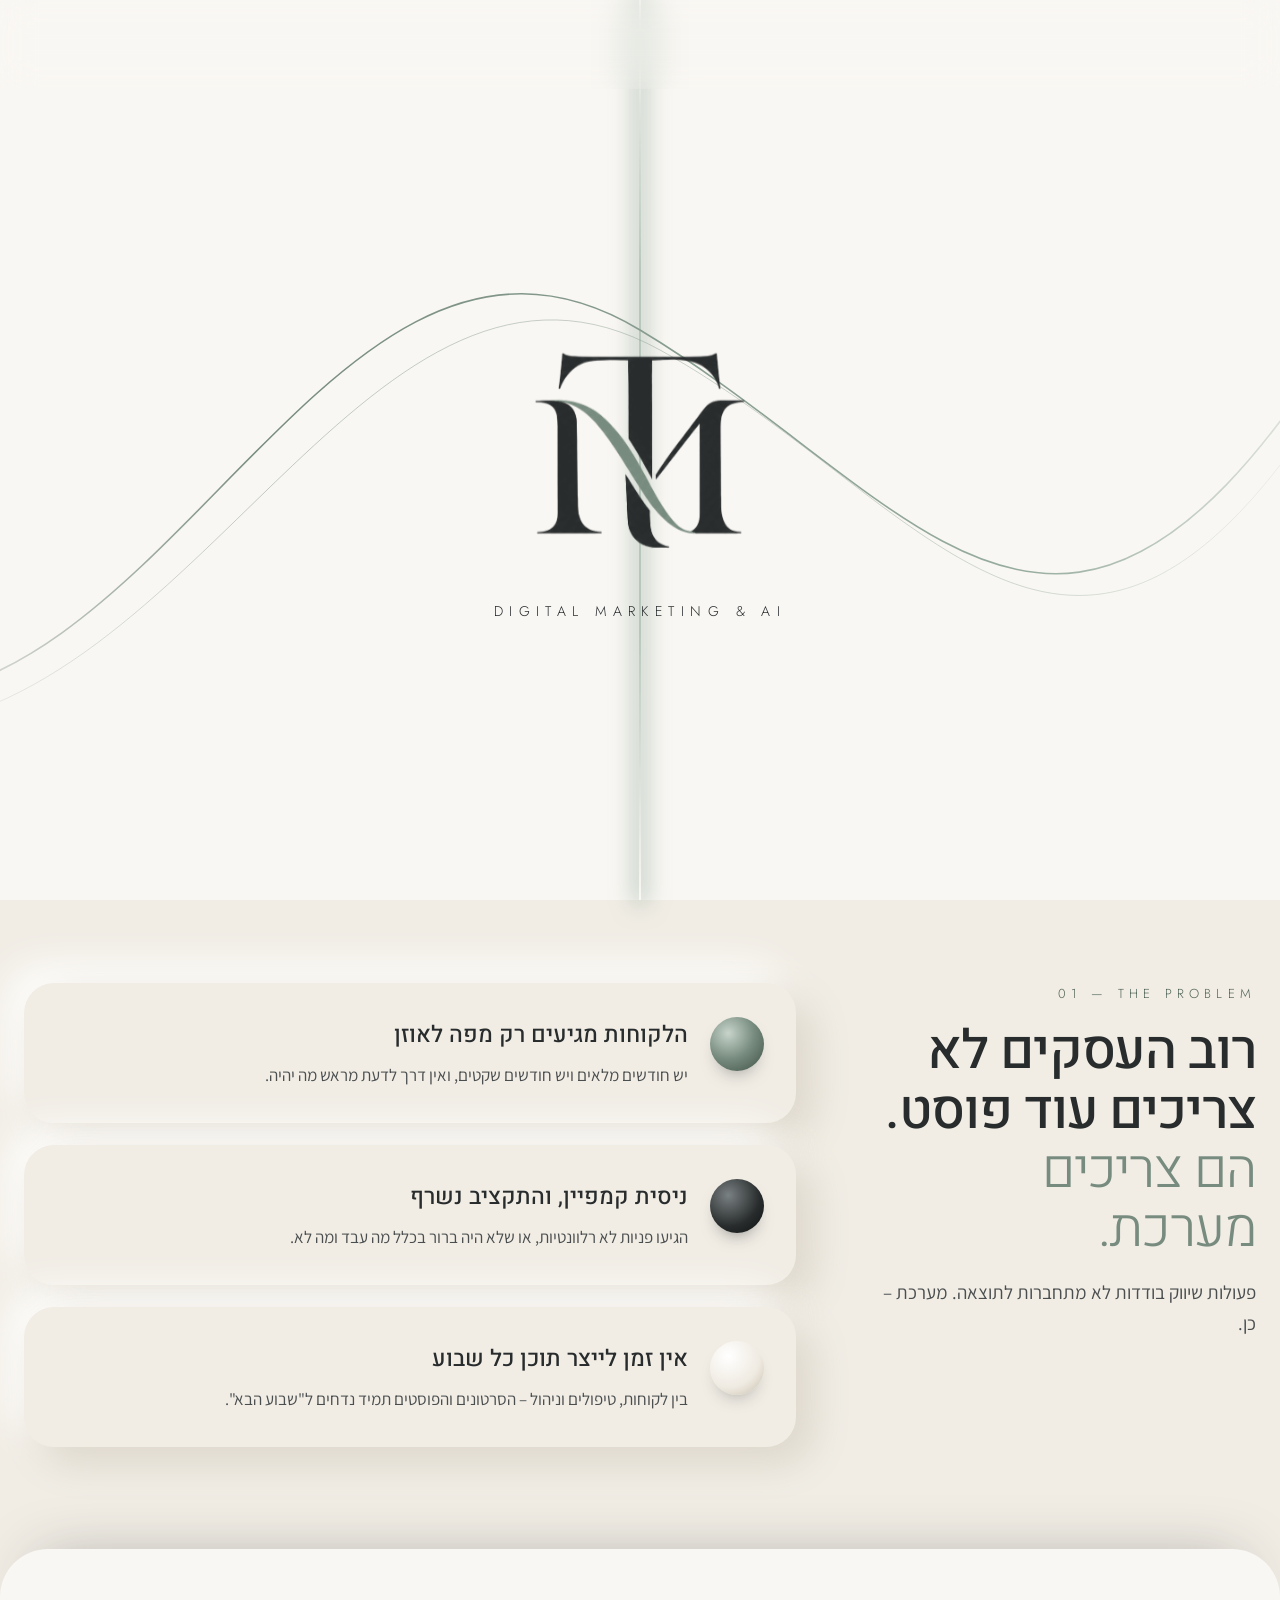
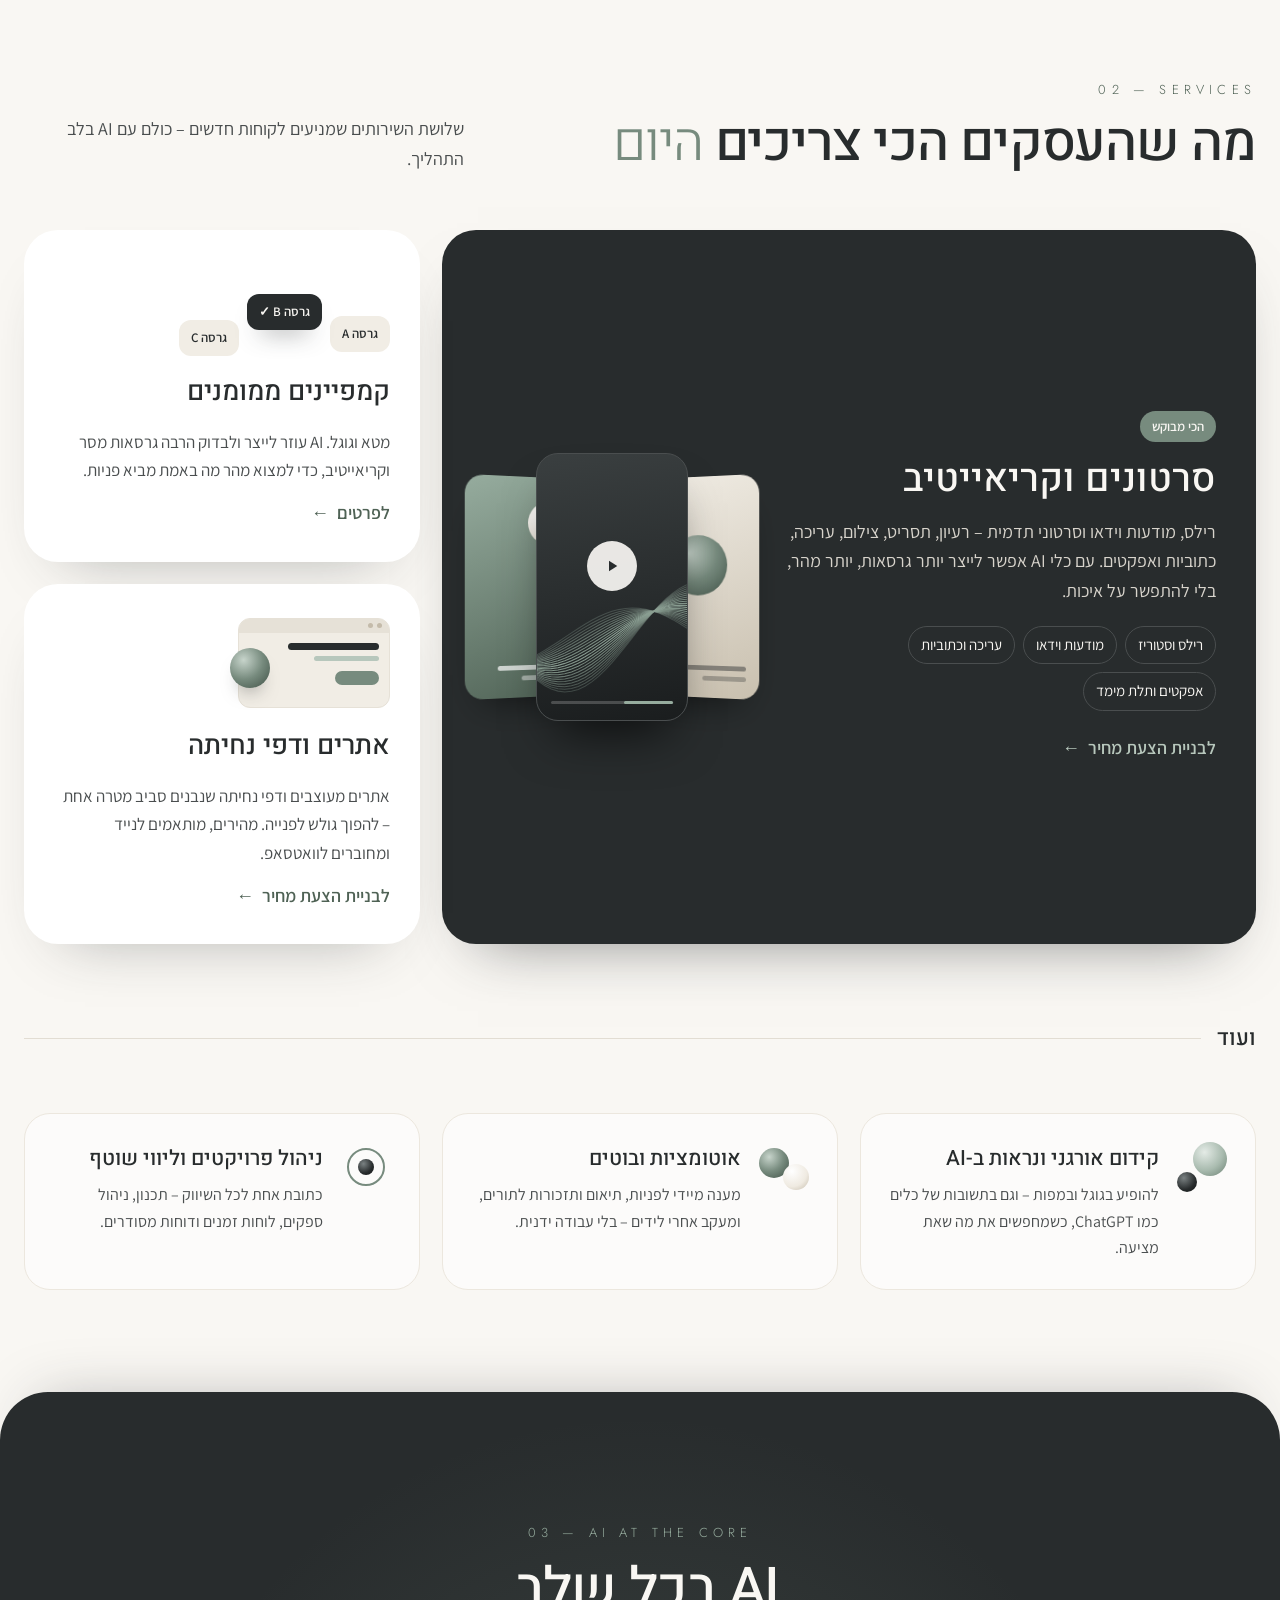
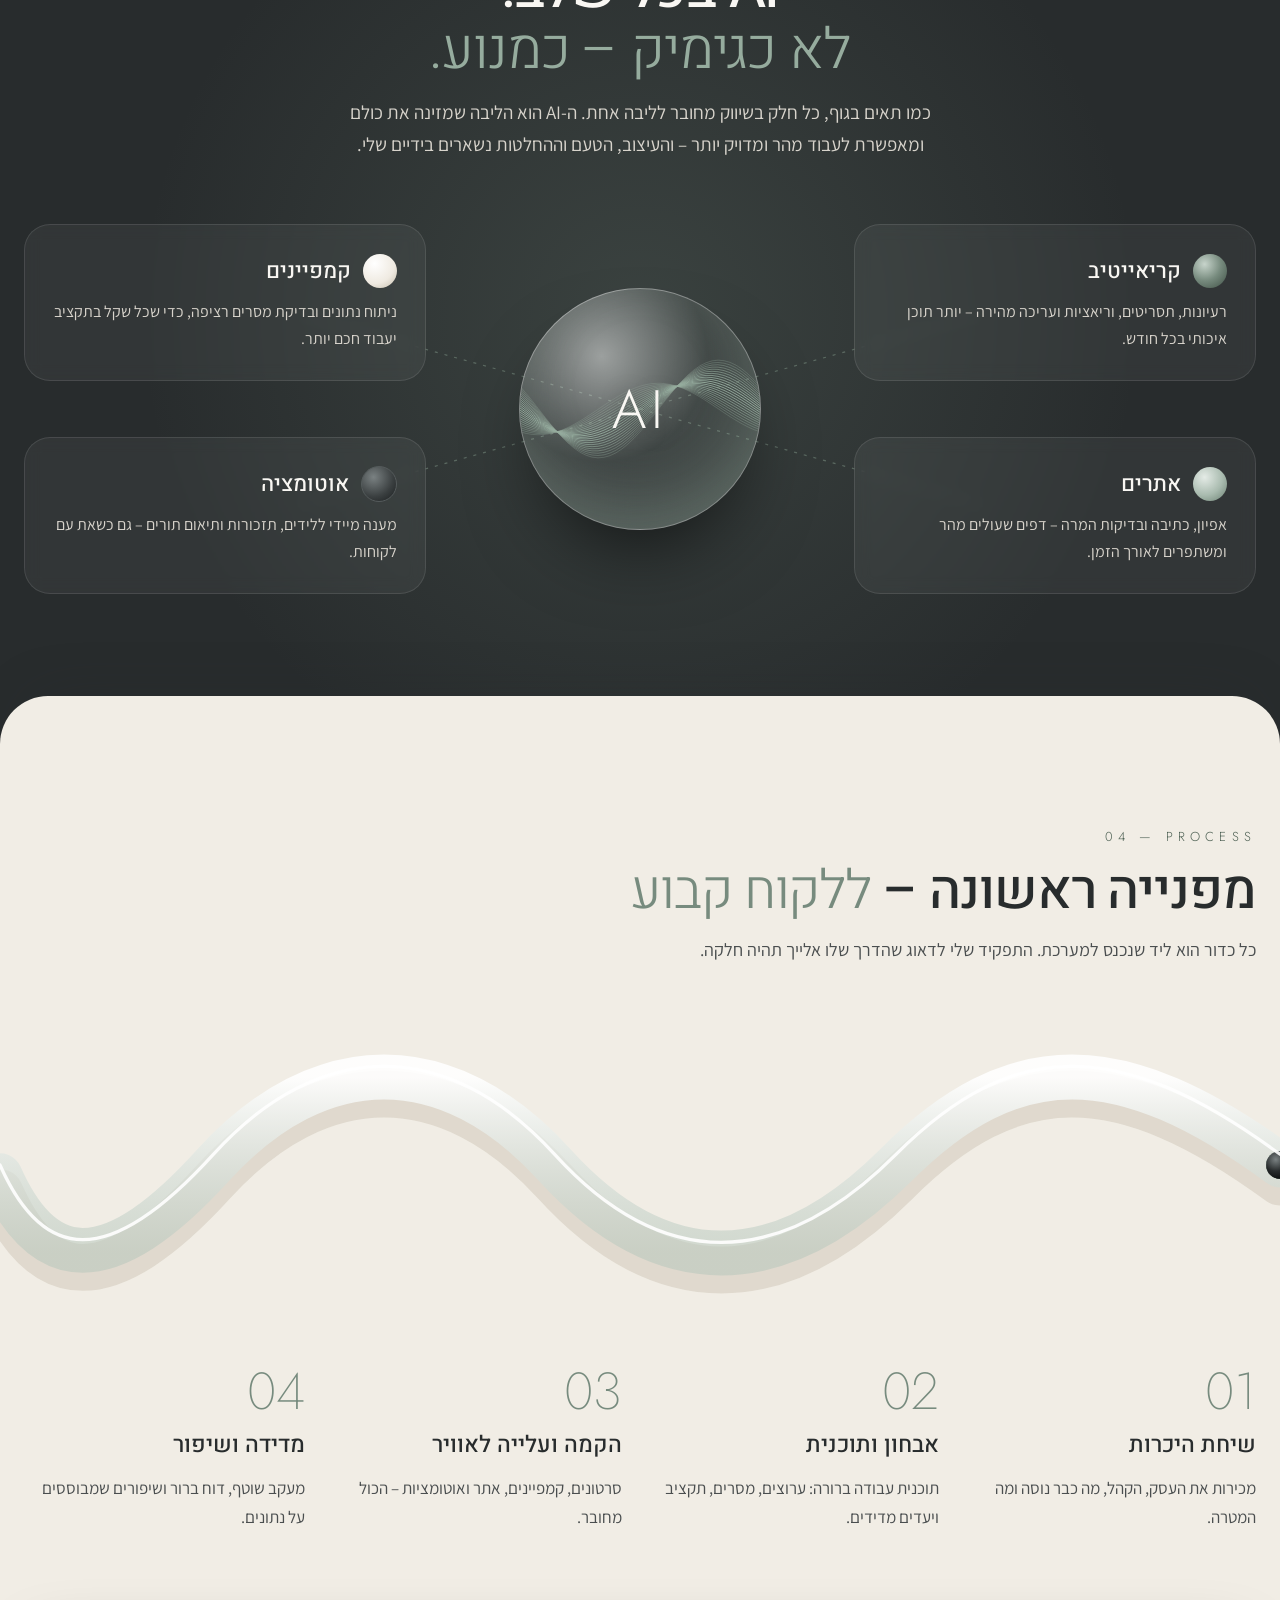
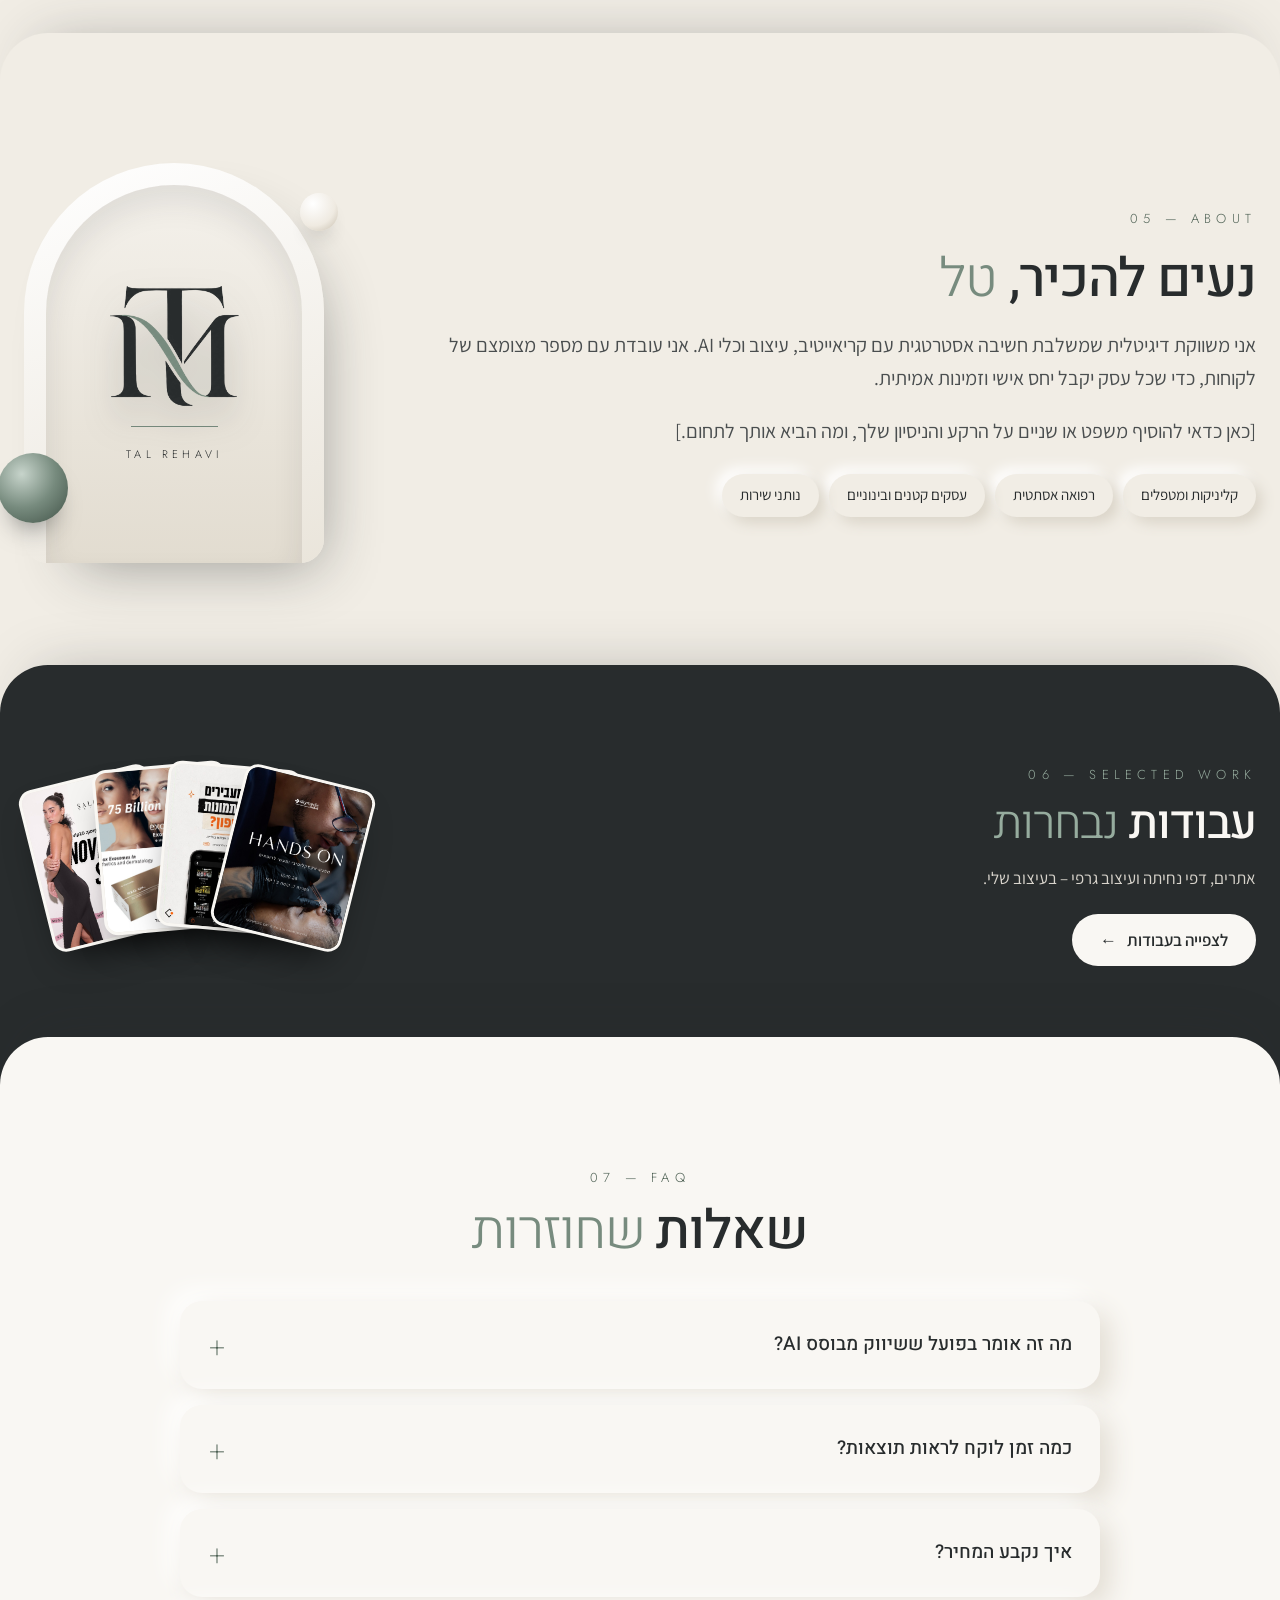
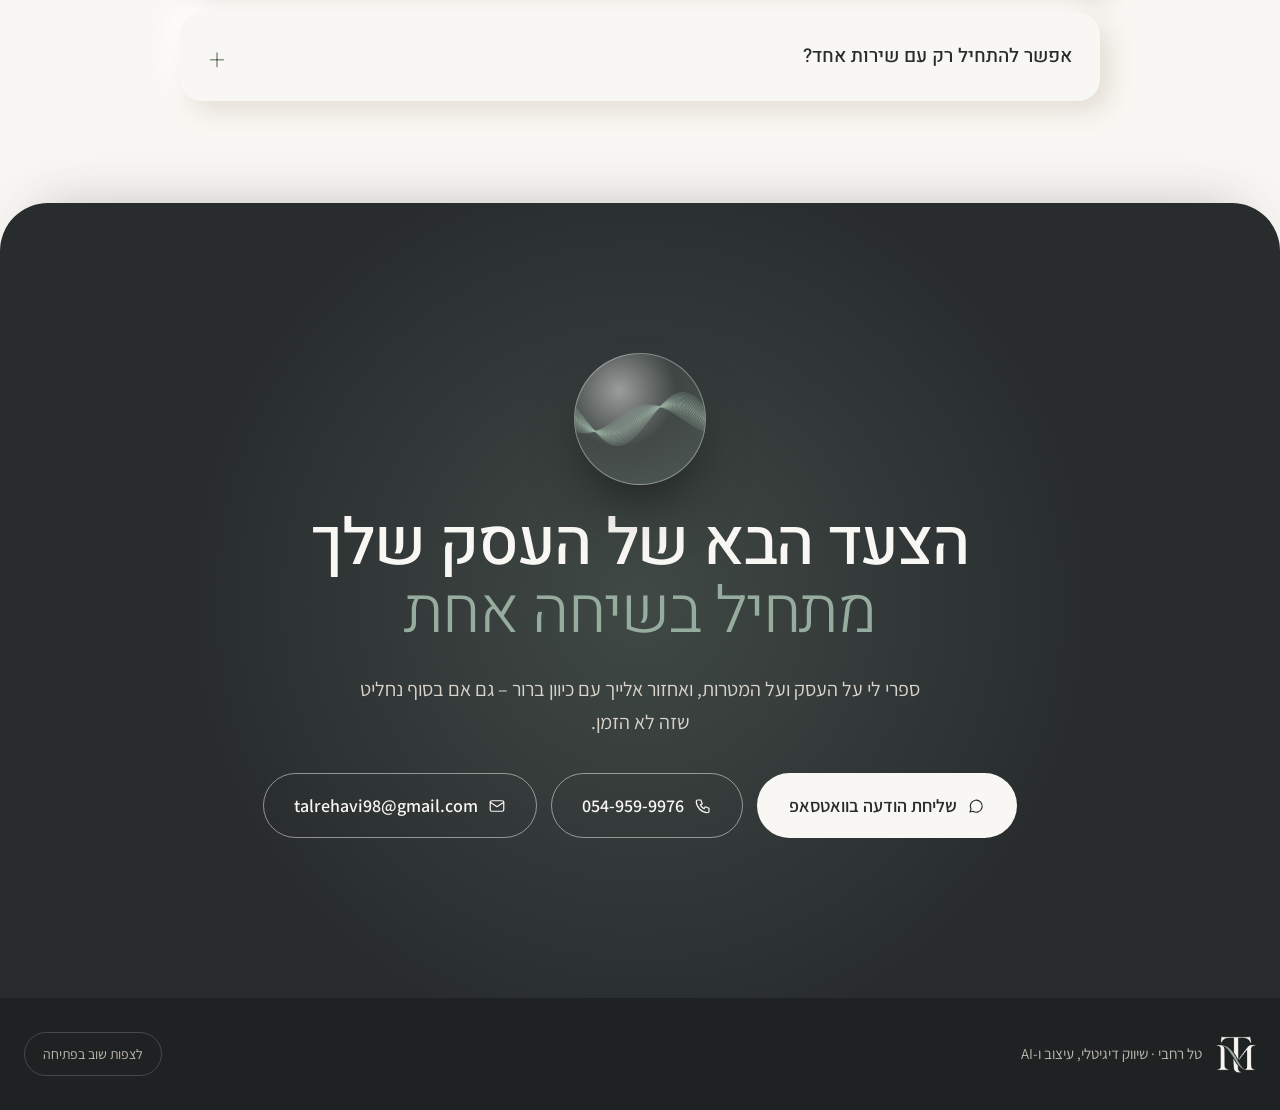
==== index.html @ 084ebcdf "Add files via upload" ====
<!doctype html>
<html lang="he" dir="rtl">
<head>
<meta charset="utf-8">
<meta name="viewport" content="width=device-width, initial-scale=1">
<title>טל רחבי – שיווק דיגיטלי ו-AI</title>
<meta name="description" content="סרטונים וקריאייטיב, קמפיינים ממומנים ואתרים – בעיצוב אישי, עם AI שמאיץ ומדייק כל שלב. לעסקים וקליניקות שרוצים לגדול בצורה חכמה.">
<meta name="theme-color" content="#F9F7F3">
<meta property="og:type" content="website">
<meta property="og:locale" content="he_IL">
<meta property="og:title" content="טל רחבי – שיווק דיגיטלי ו-AI">
<meta property="og:description" content="יותר לקוחות. פחות ניחושים. סרטונים, קמפיינים ממומנים ואתרים – עם AI בלב התהליך.">
<link rel="icon" type="image/png" href="assets/logo.png">
<link rel="preconnect" href="https://fonts.googleapis.com">
<link rel="preconnect" href="https://fonts.gstatic.com" crossorigin>
<link href="https://fonts.googleapis.com/css2?family=Assistant:wght@300;400;600;700&amp;family=Heebo:wght@300;400;500;600&amp;family=Jost:wght@200;300;400&amp;display=swap" rel="stylesheet">
<link rel="stylesheet" href="styles.css">
<script>
// Start the intro before first paint. The safety timer reveals the page even if script.js fails to load.
(function(){
  var r = document.documentElement;
  if (window.matchMedia && matchMedia('(prefers-reduced-motion: reduce)').matches) return;
  r.classList.add('p0');
  setTimeout(function(){ if (!window.__introStarted) { window.__introSkipped = true; r.classList.remove('p0','p1','p2'); } }, 3000);
})();
</script>
<script src="script.js" defer></script>
</head>
<body>
<div dir="rtl" style="position: relative; overflow-x: clip; background: #F9F7F3; color: #282C2D; font-family: 'Assistant', sans-serif; font-size: 18px; line-height: 1.65">

<!-- Intro: two doors open over the page -->
<div class="intro" aria-hidden="true" style="position: absolute; left: 0; right: 0; top: 0; height: 100vh; z-index: 60; perspective: 1800px">
<div class="door door-l" style="position: absolute; left: 0; top: 0; bottom: 0; width: 50.2%; background: #F9F7F3; transform-origin: 0 50%; transition: transform 1.9s cubic-bezier(.7,0,.2,1), opacity 1.2s ease .7s; box-shadow: inset -1px 0 0 #E2DDD3"></div>
<div class="door door-r" style="position: absolute; right: 0; top: 0; bottom: 0; width: 50.2%; background: #F9F7F3; transform-origin: 100% 50%; transition: transform 1.9s cubic-bezier(.7,0,.2,1), opacity 1.2s ease .7s"></div>
<div class="seam" style="position: absolute; left: 50%; top: 0; bottom: 0; width: 2px; margin-left: -1px; background: linear-gradient(to bottom, transparent, #B7C7BC 30%, #B7C7BC 70%, transparent); box-shadow: 0 0 22px 5px rgba(150,172,158,.7); transition: opacity .5s ease"></div>
<svg class="ink" viewBox="0 0 1440 900" preserveAspectRatio="xMidYMid slice" style="position: absolute; inset: 0; width: 100%; height: 100%; transition: opacity .6s ease">
<defs><linearGradient id="featherG" x1="0" y1="0" x2="1" y2="0"><stop offset="0" stop-color="#778B7E" stop-opacity="0"></stop><stop offset="0.25" stop-color="#778B7E"></stop><stop offset="0.75" stop-color="#96AC9E"></stop><stop offset="1" stop-color="#96AC9E" stop-opacity="0"></stop></linearGradient></defs>
<path class="ink-path" d="M-40 700 C 260 700, 420 150, 720 330 S 1160 820, 1480 230" fill="none" stroke="url(#featherG)" stroke-width="1.6" stroke-dasharray="2400" style="transition: stroke-dashoffset 2.1s cubic-bezier(.6,0,.2,1)"></path>
<path class="ink-path" d="M-40 730 C 280 720, 450 190, 740 350 S 1180 850, 1480 270" fill="none" stroke="url(#featherG)" stroke-width="0.8" stroke-opacity=".55" stroke-dasharray="2400" style="transition: stroke-dashoffset 2.4s cubic-bezier(.6,0,.2,1) .15s"></path>
</svg>
<div class="intro-tag" dir="ltr" style="position: absolute; left: 0; right: 0; top: calc(50vh + 150px); text-align: center; font-family: 'Jost', sans-serif; font-weight: 300; font-size: 14px; letter-spacing: 0.46em; color: #282C2D; transition: opacity .9s ease .5s, transform 1.1s cubic-bezier(.2,.7,.2,1) .5s">DIGITAL MARKETING &amp; AI</div>
</div>

<header class="site-header" style="position: sticky; top: 0; z-index: 70; height: 88px; backdrop-filter: blur(16px); -webkit-backdrop-filter: blur(16px); transition: background-color .8s, border-color .8s">
<div style="max-width: 1320px; height: 88px; margin: 0 auto; padding: 0 22px; display: grid; grid-template-columns: minmax(0, 1fr) auto minmax(0, 1fr); align-items: center; gap: 12px">
<div class="nav-fade" style="display: flex; align-items: center; transition: opacity .8s ease .9s">
<button type="button" id="menuBtn" class="burger" aria-label="פתיחת התפריט" aria-expanded="false" aria-controls="siteMenu" style="position: relative; width: 52px; height: 52px; border-radius: 50%; cursor: pointer; transition: background-color .4s, border-color .4s; padding: 0">
<span class="bar1" style="position: absolute; left: 15px; right: 15px; top: 21px; height: 1.5px; border-radius: 2px; transition: transform .5s cubic-bezier(.7,0,.2,1), background-color .4s"></span>
<span class="bar2" style="position: absolute; left: 19px; right: 15px; top: 29px; height: 1.5px; border-radius: 2px; transition: transform .5s cubic-bezier(.7,0,.2,1), background-color .4s"></span>
</button>
</div>
<a href="#top" class="logo-link" aria-label="טל רחבי – לראש העמוד" style="grid-column: 2; display: block; transition: transform 1.7s cubic-bezier(.75,0,.15,1); transform-origin: 50% 50%">
<img class="logo-img" src="assets/logo.png" alt="" width="60" style="display: block; width: 60px; height: auto; transition: opacity 1.2s ease, filter 1.5s ease, clip-path 1.8s cubic-bezier(.6,0,.2,1)">
</a>
<div class="nav-fade" style="grid-column: 3; display: flex; justify-content: flex-end; transition: opacity .8s ease 1s">
<a class="btn-solid" href="tel:0549599976" aria-label="התקשרות: 054-959-9976" style="text-decoration: none; display: inline-flex; align-items: center; gap: 10px; height: 52px; padding: 0 8px 0 20px; border-radius: 999px; background: #282C2D; color: #F9F7F3; font-size: 16px; font-weight: 600; box-sizing: border-box">
<span style="width: 36px; height: 36px; border-radius: 50%; background: #778B7E; display: flex; align-items: center; justify-content: center"><svg aria-hidden="true" width="17" height="17" viewBox="0 0 24 24" fill="none" stroke="#F9F7F3" stroke-width="1.7" stroke-linecap="round" stroke-linejoin="round"><path d="M5 4h4l2 5-2.5 1.5a11 11 0 0 0 5 5L15 13l5 2v4a2 2 0 0 1-2 2A16 16 0 0 1 3 6a2 2 0 0 1 2-2"></path></svg></span>
<span class="hide-sm" dir="ltr">054-959-9976</span>
</a>
</div>
</div>
</header>

<div id="siteMenu" class="menu" aria-hidden="true" inert style="position: fixed; inset: 0; z-index: 65; background: rgba(241,237,229,.95); backdrop-filter: blur(18px); -webkit-backdrop-filter: blur(18px); transition: clip-path .9s cubic-bezier(.7,0,.2,1)">
<div style="max-width: 1320px; height: 100%; margin: 0 auto; padding: 120px 28px 40px; box-sizing: border-box; display: flex; flex-wrap: wrap; gap: 48px; align-items: stretch; overflow-y: auto">
<nav aria-label="תפריט" style="flex: 999 1 420px; display: flex; flex-direction: column; justify-content: center">
<a class="mlink" href="#top" style="--i:0"><span class="mlink-num" dir="ltr">01</span><span>בית</span></a>
<a class="mlink" href="#services" style="--i:1"><span class="mlink-num" dir="ltr">02</span><span>שירותים</span></a>
<a class="mlink" href="#ai" style="--i:2"><span class="mlink-num" dir="ltr">03</span><span>AI</span></a>
<a class="mlink" href="#process" style="--i:3"><span class="mlink-num" dir="ltr">04</span><span>תהליך</span></a>
<a class="mlink" href="#work" style="--i:4"><span class="mlink-num" dir="ltr">05</span><span>עבודות</span></a>
<a class="mlink" href="#about" style="--i:5"><span class="mlink-num" dir="ltr">06</span><span>עליי</span></a>
<a class="mlink" href="#faq" style="--i:6"><span class="mlink-num" dir="ltr">07</span><span>שאלות</span></a>
<a class="mlink" href="#contact" style="--i:7"><span class="mlink-num" dir="ltr">08</span><span>יצירת קשר</span></a>
</nav>
<div class="menu-info" style="flex: 1 1 260px; display: flex; flex-direction: column; justify-content: flex-end; gap: 14px; font-size: 17px; transition: opacity .6s ease .5s">
<span dir="ltr" style="font-family: 'Jost', sans-serif; font-weight: 300; font-size: 12px; letter-spacing: 0.34em; color: #4F6255; text-align: right">CONTACT</span>
<a href="https://wa.me/972549599976" style="text-decoration: none">וואטסאפ ←</a>
<a href="tel:0549599976" style="text-decoration: none" dir="ltr">054-959-9976</a>
<a href="mailto:talrehavi98@gmail.com" style="text-decoration: none" dir="ltr">talrehavi98@gmail.com</a>
</div>
</div>
</div>

<main>
<section id="top" class="hero" style="position: relative; z-index: 1; transform-origin: 50% 0; transition: transform 2.2s cubic-bezier(.2,.7,.2,1) .3s">
<div aria-hidden="true" style="position: absolute; left: -10%; top: -20%; width: 70%; aspect-ratio: 1 / 1; border-radius: 50%; background: radial-gradient(closest-side, rgba(183,199,188,.35), rgba(183,199,188,0)); pointer-events: none"></div>
<div class="heroout" style="position: relative; max-width: 1320px; margin: 0 auto; padding: 40px 24px 150px; display: flex; flex-wrap: wrap; align-items: center; gap: 24px 40px; box-sizing: border-box; min-height: calc(100vh - 88px)">

<div style="flex: 999 1 520px; min-width: 0; display: flex; flex-direction: column; gap: 26px; position: relative; z-index: 2">
<div class="hero-in" style="display: inline-flex; align-self: flex-start; align-items: center; gap: 10px; padding: 8px 16px 8px 10px; border-radius: 999px; background: rgba(255,255,255,.7); border: 1px solid #E6E1D7; font-size: 15px; font-weight: 600; color: #4F6255; transition: opacity 1s ease 1.2s, transform 1.3s cubic-bezier(.2,.7,.2,1) 1.2s">
<span style="width: 22px; height: 22px; border-radius: 50%; background: radial-gradient(circle at 34% 30%, #D6E0D9, #96AC9E 55%, #5F7568)"></span>
שיווק דיגיטלי · עיצוב · AI
</div>
<h1 style="margin: 0; font-family: 'Heebo', sans-serif; font-weight: 600; font-size: clamp(46px, 6.2vw, 92px); line-height: 1.02; letter-spacing: -0.025em">
<span style="display: block; overflow: hidden; padding-bottom: 6px"><span class="h1-line" style="display: block; transition: transform 1.3s cubic-bezier(.2,.8,.2,1) 1.3s">יותר לקוחות.</span></span>
<span style="display: block; overflow: hidden; padding-bottom: 10px"><span class="h1-line" style="display: block; font-weight: 300; color: #778B7E; transition: transform 1.3s cubic-bezier(.2,.8,.2,1) 1.45s">פחות ניחושים.</span></span>
</h1>
<p class="hero-in" style="margin: 0; font-size: 21px; line-height: 1.65; color: #4A4E4F; max-width: 560px; transition: opacity 1s ease 1.65s, transform 1.3s cubic-bezier(.2,.7,.2,1) 1.65s">סרטונים וקריאייטיב, קמפיינים ממומנים ואתרים – בעיצוב אישי, עם <b style="font-weight: 600; color: #282C2D">AI</b> שמאיץ ומדייק כל שלב. לעסקים וקליניקות שרוצים לגדול בצורה חכמה.</p>
<div class="hero-in" style="display: flex; flex-wrap: wrap; gap: 12px; margin-top: 4px; transition: opacity 1s ease 1.8s, transform 1.3s cubic-bezier(.2,.7,.2,1) 1.8s">
<a class="btn-solid" href="https://wa.me/972549599976" style="text-decoration: none; background: #282C2D; color: #F9F7F3; padding: 17px 30px; border-radius: 999px; font-size: 18px; font-weight: 600; display: inline-flex; align-items: center; gap: 10px; box-shadow: 0 10px 24px -14px rgba(40,44,45,.5)">לשיחת היכרות
<svg aria-hidden="true" width="18" height="18" viewBox="0 0 24 24" fill="none" stroke="currentColor" stroke-width="1.6" stroke-linecap="round" stroke-linejoin="round"><path d="M19 12H5"></path><path d="M11 6l-6 6 6 6"></path></svg></a>
<a class="btn-line" href="#services" style="text-decoration: none; border: 1px solid #282C2D; padding: 17px 30px; border-radius: 999px; font-size: 18px; font-weight: 600">לשירותים</a>
</div>
<div class="fade-in" style="display: flex; flex-wrap: wrap; gap: 8px; margin-top: 10px; transition: opacity 1s ease 2.1s">
<a class="chip" href="#services" style="text-decoration: none; display: inline-flex; align-items: center; gap: 8px; padding: 8px 14px; border-radius: 999px; background: rgba(255,255,255,.55); border: 1px solid #E6E1D7; font-size: 15px"><span style="width: 8px; height: 8px; border-radius: 50%; background: #778B7E"></span>סרטונים וקריאייטיב</a>
<a class="chip" href="#services" style="text-decoration: none; display: inline-flex; align-items: center; gap: 8px; padding: 8px 14px; border-radius: 999px; background: rgba(255,255,255,.55); border: 1px solid #E6E1D7; font-size: 15px"><span style="width: 8px; height: 8px; border-radius: 50%; background: #282C2D"></span>קמפיינים ממומנים</a>
<a class="chip" href="#services" style="text-decoration: none; display: inline-flex; align-items: center; gap: 8px; padding: 8px 14px; border-radius: 999px; background: rgba(255,255,255,.55); border: 1px solid #E6E1D7; font-size: 15px"><span style="width: 8px; height: 8px; border-radius: 50%; background: #C9C0AF"></span>אתרים ודפי נחיתה</a>
</div>
</div>

<div class="hero-vis" aria-hidden="true" style="flex: 1 1 400px; min-width: 0; display: flex; justify-content: center">
<div class="mol" style="position: relative; width: min(600px, 92vw); aspect-ratio: 1 / 1; transition: transform 2.2s cubic-bezier(.2,.8,.2,1) .8s, opacity 1.2s ease .8s">
<svg viewBox="0 0 600 600" style="position: absolute; inset: 0; width: 100%; height: 100%; overflow: visible">
<defs>
<radialGradient id="aSage" cx="34%" cy="30%" r="72%"><stop offset="0" stop-color="#C7D4CB"></stop><stop offset="0.5" stop-color="#778B7E"></stop><stop offset="1" stop-color="#3F5045"></stop></radialGradient>
<radialGradient id="aSageL" cx="34%" cy="30%" r="72%"><stop offset="0" stop-color="#E4EBE6"></stop><stop offset="0.55" stop-color="#A9BBAF"></stop><stop offset="1" stop-color="#6A7F71"></stop></radialGradient>
<radialGradient id="aChar" cx="34%" cy="30%" r="72%"><stop offset="0" stop-color="#7A8182"></stop><stop offset="0.6" stop-color="#282C2D"></stop><stop offset="1" stop-color="#0F1112"></stop></radialGradient>
<radialGradient id="aIvory" cx="34%" cy="28%" r="72%"><stop offset="0" stop-color="#FFFFFF"></stop><stop offset="0.6" stop-color="#EFEAE1"></stop><stop offset="1" stop-color="#C4BBAA"></stop></radialGradient>
<filter id="soft" x="-50%" y="-50%" width="200%" height="200%"><feGaussianBlur stdDeviation="2.2"></feGaussianBlur></filter>
</defs>
<g class="par-back" style="transition: transform .8s ease-out">
<g filter="url(#soft)" opacity=".55">
<circle class="atom at4" cx="70" cy="110" r="14" fill="url(#aSageL)"></circle>
<circle class="atom at2" cx="560" cy="250" r="10" fill="url(#aChar)"></circle>
<circle class="atom at3" cx="230" cy="575" r="12" fill="url(#aIvory)"></circle>
</g>
<ellipse cx="300" cy="300" rx="240" ry="74" fill="none" stroke="#778B7E" stroke-opacity=".28" stroke-width="1"></ellipse>
<ellipse cx="300" cy="300" rx="70" ry="230" fill="none" stroke="#778B7E" stroke-opacity=".22" stroke-width="1"></ellipse>
<circle class="e1" r="6" fill="url(#aSage)"></circle>
<circle class="e2" r="5" fill="url(#aChar)"></circle>
</g>
<g class="par-front" style="transition: transform .8s ease-out">
<g stroke="#778B7E" stroke-opacity=".55" stroke-width="1.3" fill="none">
<line class="bond" x1="300" y1="300" x2="118" y2="150"></line>
<line class="bond" x1="300" y1="300" x2="505" y2="118"></line>
<line class="bond" x1="300" y1="300" x2="520" y2="420"></line>
<line class="bond" x1="300" y1="300" x2="130" y2="470"></line>
<line class="bond" x1="118" y1="150" x2="230" y2="56"></line>
<line class="bond" x1="520" y1="420" x2="455" y2="540"></line>
<line class="bond" x1="130" y1="470" x2="42" y2="330"></line>
<line class="bond" x1="505" y1="118" x2="230" y2="56"></line>
</g>
<g style="filter: drop-shadow(0 16px 14px rgba(40,44,45,.28))">
<circle class="atom" cx="118" cy="150" r="40" fill="url(#aSage)"></circle>
<circle class="atom at2" cx="505" cy="118" r="24" fill="url(#aChar)"></circle>
<circle class="atom at3" cx="520" cy="420" r="46" fill="url(#aIvory)"></circle>
<circle class="atom at4" cx="130" cy="470" r="28" fill="url(#aSageL)"></circle>
<circle class="atom at2" cx="230" cy="56" r="13" fill="url(#aIvory)"></circle>
<circle class="atom" cx="455" cy="540" r="15" fill="url(#aChar)"></circle>
<circle class="atom at3" cx="42" cy="330" r="11" fill="url(#aSage)"></circle>
</g>
</g>
</svg>
<div class="par-orb" style="position: absolute; left: 28%; top: 28%; width: 44%; height: 44%; transition: transform .8s ease-out">
<div class="bob" style="position: absolute; inset: 0">
<div style="position: absolute; inset: 0; border-radius: 50%; background: radial-gradient(circle at 34% 28%, rgba(255,255,255,.98) 0%, rgba(255,255,255,.6) 16%, rgba(236,240,237,.45) 40%, rgba(150,172,158,.28) 72%, rgba(79,98,85,.32) 100%); box-shadow: inset 0 -30px 50px rgba(119,139,126,.3), inset 0 20px 40px rgba(255,255,255,.85), 0 40px 70px -30px rgba(40,44,45,.5); border: 1px solid rgba(255,255,255,.85); backdrop-filter: blur(4px); -webkit-backdrop-filter: blur(4px)"></div>
<svg viewBox="0 0 400 400" style="position: absolute; inset: 0; width: 100%; height: 100%">
<defs>
<clipPath id="orbclip"><circle cx="200" cy="200" r="186"></circle></clipPath>
<linearGradient id="ribbonG" x1="0" y1="0" x2="1" y2="0"><stop offset="0" stop-color="#4F6255"></stop><stop offset="0.5" stop-color="#96AC9E"></stop><stop offset="1" stop-color="#4F6255"></stop></linearGradient>
</defs>
<g clip-path="url(#orbclip)">
<g class="wave" data-ribbon="1" data-stroke="url(#ribbonG)" data-width="1.4"></g>
<g class="wave wave2" data-ribbon="2" data-stroke="#778B7E" data-width="1" style="opacity: .35"></g>
</g>
</svg>
<div style="position: absolute; left: 18%; top: 11%; width: 28%; height: 15%; border-radius: 50%; background: radial-gradient(closest-side, rgba(255,255,255,.95), rgba(255,255,255,0)); transform: rotate(-28deg)"></div>
</div>
</div>
<div class="float-c1" style="position: absolute; left: 2%; top: 58%; transition: transform 1.2s cubic-bezier(.2,.8,.2,1) 2.2s, opacity .8s ease 2.2s">
<div class="bob bob3" style="display: flex; align-items: center; gap: 10px; padding: 10px 16px 10px 12px; border-radius: 16px; background: rgba(255,255,255,.72); border: 1px solid rgba(255,255,255,.95); backdrop-filter: blur(10px); -webkit-backdrop-filter: blur(10px); box-shadow: 0 18px 36px -20px rgba(40,44,45,.45); font-size: 14px; white-space: nowrap">
<span style="width: 28px; height: 28px; border-radius: 50%; background: #778B7E; display: flex; align-items: center; justify-content: center"><svg width="14" height="14" viewBox="0 0 24 24" fill="none" stroke="#F9F7F3" stroke-width="2.2" stroke-linecap="round" stroke-linejoin="round"><path d="M5 12l5 5 9-10"></path></svg></span>
<span><b style="font-weight: 600">ליד חדש התקבל</b><br><span style="color: #5C6162; font-size: 13px">נשלחה תשובה אוטומטית</span></span>
</div>
</div>
<div class="float-c2" style="position: absolute; right: 4%; top: 30%; transition: transform 1.2s cubic-bezier(.2,.8,.2,1) 2.4s, opacity .8s ease 2.4s">
<div class="bob bob2" style="display: flex; align-items: center; gap: 10px; padding: 10px 16px; border-radius: 16px; background: rgba(40,44,45,.86); color: #F9F7F3; backdrop-filter: blur(10px); -webkit-backdrop-filter: blur(10px); box-shadow: 0 18px 36px -20px rgba(40,44,45,.6); font-size: 14px; white-space: nowrap">
<svg width="16" height="16" viewBox="0 0 24 24" fill="none" stroke="#96AC9E" stroke-width="1.8" stroke-linecap="round" stroke-linejoin="round"><path d="M12 3l1.8 4.7L18.5 9.5l-4.7 1.8L12 16l-1.8-4.7L5.5 9.5l4.7-1.8z"></path></svg>
<span>3 גרסאות קריאייטיב מוכנות</span>
</div>
</div>
</div>
</div>
</div>

<div class="fade-in" aria-hidden="true" style="position: absolute; left: 0; right: 0; bottom: 70px; overflow: hidden; padding: 18px 0; background: #282C2D; color: #F1EDE5; transition: opacity 1s ease 2.4s; transform: rotate(-1.2deg) scale(1.03)">
<div class="marq" style="display: flex; width: max-content; font-family: 'Heebo', sans-serif; font-weight: 400; font-size: 21px; white-space: nowrap">
<span style="display: flex; gap: 36px; padding-left: 36px">סרטונים וקריאייטיב <span style="color: #96AC9E">●</span> קמפיינים ממומנים <span style="color: #96AC9E">●</span> אתרים ודפי נחיתה <span style="color: #96AC9E">●</span> אוטומציות AI <span style="color: #96AC9E">●</span> קידום אורגני <span style="color: #96AC9E">●</span> ניהול פרויקטים <span style="color: #96AC9E">●</span> סרטונים וקריאייטיב <span style="color: #96AC9E">●</span> קמפיינים ממומנים <span style="color: #96AC9E">●</span> אתרים ודפי נחיתה <span style="color: #96AC9E">●</span> אוטומציות AI <span style="color: #96AC9E">●</span> קידום אורגני <span style="color: #96AC9E">●</span> ניהול פרויקטים <span style="color: #96AC9E">●</span></span>
<span style="display: flex; gap: 36px; padding-left: 36px">סרטונים וקריאייטיב <span style="color: #96AC9E">●</span> קמפיינים ממומנים <span style="color: #96AC9E">●</span> אתרים ודפי נחיתה <span style="color: #96AC9E">●</span> אוטומציות AI <span style="color: #96AC9E">●</span> קידום אורגני <span style="color: #96AC9E">●</span> ניהול פרויקטים <span style="color: #96AC9E">●</span> סרטונים וקריאייטיב <span style="color: #96AC9E">●</span> קמפיינים ממומנים <span style="color: #96AC9E">●</span> אתרים ודפי נחיתה <span style="color: #96AC9E">●</span> אוטומציות AI <span style="color: #96AC9E">●</span> קידום אורגני <span style="color: #96AC9E">●</span> ניהול פרויקטים <span style="color: #96AC9E">●</span></span>
</div>
</div>
</section>

<section aria-labelledby="pain-h" class="sec" style="z-index: 2; background: #F1EDE5">
<div class="sec-in" style="max-width: 1320px; margin: 0 auto; padding: 130px 24px 150px; display: flex; flex-wrap: wrap; gap: 56px 80px; align-items: flex-start">
<div class="rv" style="flex: 1 1 380px; display: flex; flex-direction: column; gap: 18px; position: sticky; top: 130px">
<span dir="ltr" style="font-family: 'Jost', sans-serif; font-weight: 300; font-size: 13px; letter-spacing: 0.4em; color: #4F6255; text-align: right">01 — THE PROBLEM</span>
<h2 id="pain-h" style="margin: 0; font-family: 'Heebo', sans-serif; font-weight: 500; font-size: clamp(36px, 4.2vw, 56px); line-height: 1.1; letter-spacing: -0.02em">רוב העסקים לא צריכים עוד פוסט.<br><span style="font-weight: 300; color: #778B7E">הם צריכים מערכת.</span></h2>
<p style="margin: 0; color: #4A4E4F; font-size: 19px">פעולות שיווק בודדות לא מתחברות לתוצאה. מערכת – כן.</p>
</div>
<div style="flex: 999 1 520px; min-width: 0; display: flex; flex-direction: column; gap: 22px">
<div class="rvt" style="background: #F1EDE5; border-radius: 30px; padding: 34px 32px; box-shadow: 16px 16px 40px #DCD6CA, -16px -16px 40px #FFFFFF; display: flex; gap: 22px; align-items: flex-start">
<span style="flex: none; width: 54px; height: 54px; border-radius: 50%; background: radial-gradient(circle at 34% 30%, #C7D4CB, #778B7E 50%, #3F5045); box-shadow: 0 10px 18px -10px rgba(40,44,45,.5)"></span>
<div><h3 style="margin: 0 0 6px; font-family: 'Heebo', sans-serif; font-weight: 500; font-size: 23px">הלקוחות מגיעים רק מפה לאוזן</h3><p style="margin: 0; color: #4A4E4F; font-size: 17px">יש חודשים מלאים ויש חודשים שקטים, ואין דרך לדעת מראש מה יהיה.</p></div>
</div>
<div class="rvt rv2" style="background: #F1EDE5; border-radius: 30px; padding: 34px 32px; box-shadow: 16px 16px 40px #DCD6CA, -16px -16px 40px #FFFFFF; display: flex; gap: 22px; align-items: flex-start">
<span style="flex: none; width: 54px; height: 54px; border-radius: 50%; background: radial-gradient(circle at 34% 30%, #7A8182, #282C2D 60%, #0F1112); box-shadow: 0 10px 18px -10px rgba(40,44,45,.6)"></span>
<div><h3 style="margin: 0 0 6px; font-family: 'Heebo', sans-serif; font-weight: 500; font-size: 23px">ניסית קמפיין, והתקציב נשרף</h3><p style="margin: 0; color: #4A4E4F; font-size: 17px">הגיעו פניות לא רלוונטיות, או שלא היה ברור בכלל מה עבד ומה לא.</p></div>
</div>
<div class="rvt rv3" style="background: #F1EDE5; border-radius: 30px; padding: 34px 32px; box-shadow: 16px 16px 40px #DCD6CA, -16px -16px 40px #FFFFFF; display: flex; gap: 22px; align-items: flex-start">
<span style="flex: none; width: 54px; height: 54px; border-radius: 50%; background: radial-gradient(circle at 34% 28%, #FFFFFF, #EFEAE1 60%, #C4BBAA); box-shadow: 0 10px 18px -10px rgba(40,44,45,.4)"></span>
<div><h3 style="margin: 0 0 6px; font-family: 'Heebo', sans-serif; font-weight: 500; font-size: 23px">אין זמן לייצר תוכן כל שבוע</h3><p style="margin: 0; color: #4A4E4F; font-size: 17px">בין לקוחות, טיפולים וניהול – הסרטונים והפוסטים תמיד נדחים ל"שבוע הבא".</p></div>
</div>
</div>
</div>
</section>

<section id="services" aria-labelledby="services-h" class="sec" style="z-index: 3; background: #F9F7F3">
<div class="sec-in" style="max-width: 1320px; margin: 0 auto; padding: 130px 24px 150px; display: flex; flex-direction: column; gap: 56px">
<div class="rv" style="display: flex; flex-wrap: wrap; align-items: flex-end; justify-content: space-between; gap: 24px">
<div style="display: flex; flex-direction: column; gap: 14px">
<span dir="ltr" style="font-family: 'Jost', sans-serif; font-weight: 300; font-size: 13px; letter-spacing: 0.4em; color: #4F6255; text-align: right">02 — SERVICES</span>
<h2 id="services-h" style="margin: 0; font-family: 'Heebo', sans-serif; font-weight: 500; font-size: clamp(36px, 4.2vw, 56px); line-height: 1.1; letter-spacing: -0.02em">מה שהעסקים הכי צריכים <span style="font-weight: 300; color: #778B7E">היום</span></h2>
</div>
<p style="margin: 0; max-width: 440px; color: #4A4E4F">שלושת השירותים שמניעים לקוחות חדשים – כולם עם AI בלב התהליך.</p>
</div>

<div class="bento">
<div class="span4 rvt card" style="background: #282C2D; color: #F9F7F3; border-radius: 34px; padding: 40px; display: flex; flex-wrap: wrap; gap: 32px; align-items: center; overflow: hidden; position: relative; box-shadow: 0 30px 60px -36px rgba(40,44,45,.6)">
<div style="flex: 999 1 280px; min-width: 0; display: flex; flex-direction: column; gap: 16px; position: relative; z-index: 1">
<span style="align-self: flex-start; font-size: 13px; font-weight: 600; padding: 5px 12px; border-radius: 999px; background: #778B7E; color: #F9F7F3">הכי מבוקש</span>
<h3 style="margin: 0; font-family: 'Heebo', sans-serif; font-weight: 500; font-size: clamp(30px, 3vw, 40px); line-height: 1.1">סרטונים וקריאייטיב</h3>
<p style="margin: 0; color: #D8D4CC; font-size: 18px">רילס, מודעות וידאו וסרטוני תדמית – רעיון, תסריט, צילום, עריכה, כתוביות ואפקטים. עם כלי AI אפשר לייצר יותר גרסאות, יותר מהר, בלי להתפשר על איכות.</p>
<ul style="margin: 4px 0 0; padding: 0; list-style: none; display: flex; flex-wrap: wrap; gap: 8px; font-size: 15px">
<li style="padding: 6px 12px; border-radius: 999px; border: 1px solid #4A4E4F">רילס וסטוריז</li>
<li style="padding: 6px 12px; border-radius: 999px; border: 1px solid #4A4E4F">מודעות וידאו</li>
<li style="padding: 6px 12px; border-radius: 999px; border: 1px solid #4A4E4F">עריכה וכתוביות</li>
<li style="padding: 6px 12px; border-radius: 999px; border: 1px solid #4A4E4F">אפקטים ותלת מימד</li>
</ul>
<a class="more" href="#contact" style="color: #B7C7BC; margin-top: 6px">לבניית הצעת מחיר <span aria-hidden="true">←</span></a>
</div>
<div class="vfan" aria-hidden="true" style="flex: 1 1 260px; height: 300px; position: relative; perspective: 900px; display: flex; justify-content: center; align-items: center">
<div class="vf vf1" style="position: absolute; width: 132px; height: 234px; border-radius: 20px; background: linear-gradient(160deg, #96AC9E, #4F6255); transform: translateX(-52%) rotateY(22deg) translateZ(-60px); box-shadow: 0 20px 40px -20px rgba(0,0,0,.6); overflow: hidden">
<div style="position: absolute; left: 14px; right: 14px; bottom: 18px; display: flex; flex-direction: column; gap: 6px"><span style="height: 5px; width: 80%; border-radius: 3px; background: rgba(255,255,255,.7)"></span><span style="height: 5px; width: 55%; border-radius: 3px; background: rgba(255,255,255,.45)"></span></div>
<div style="position: absolute; right: 18px; top: 26px; width: 46px; height: 46px; border-radius: 50%; background: radial-gradient(circle at 34% 28%, #FFFFFF, #EFEAE1 60%, #C4BBAA)"></div>
</div>
<div class="vf vf3" style="position: absolute; width: 132px; height: 234px; border-radius: 20px; background: linear-gradient(160deg, #F1EDE5, #C9C0AF); transform: translateX(52%) rotateY(-22deg) translateZ(-60px); box-shadow: 0 20px 40px -20px rgba(0,0,0,.6); overflow: hidden">
<div style="position: absolute; left: 50%; top: 40%; width: 64px; height: 64px; margin: -32px 0 0 -32px; border-radius: 50%; background: radial-gradient(circle at 34% 30%, #C7D4CB, #778B7E 50%, #3F5045)"></div>
<div style="position: absolute; left: 14px; right: 14px; bottom: 18px; display: flex; flex-direction: column; gap: 6px"><span style="height: 5px; width: 70%; border-radius: 3px; background: rgba(40,44,45,.45)"></span><span style="height: 5px; width: 45%; border-radius: 3px; background: rgba(40,44,45,.3)"></span></div>
</div>
<div class="vf vf2" style="position: absolute; width: 150px; height: 266px; border-radius: 22px; background: linear-gradient(170deg, #3A3F40, #1A1D1E); border: 1px solid #4A4E4F; box-shadow: 0 30px 50px -20px rgba(0,0,0,.7); overflow: hidden">
<svg viewBox="0 0 400 400" style="position: absolute; left: -40%; top: 18%; width: 180%; opacity: .9"><g class="wave" data-ribbon="1" data-stroke="#96AC9E" data-width="1.6"></g></svg>
<div style="position: absolute; left: 50%; top: 42%; width: 50px; height: 50px; margin: -25px 0 0 -25px; border-radius: 50%; background: rgba(249,247,243,.92); display: flex; align-items: center; justify-content: center"><svg width="18" height="18" viewBox="0 0 24 24" fill="#282C2D"><path d="M8 5v14l11-7z"></path></svg></div>
<div style="position: absolute; left: 14px; right: 14px; bottom: 16px; height: 3px; border-radius: 2px; background: rgba(255,255,255,.2)"><div style="width: 40%; height: 3px; border-radius: 2px; background: #96AC9E"></div></div>
</div>
</div>
</div>

<div class="span2 rvt rv2 card" style="background: #FFFFFF; border-radius: 34px; padding: 34px 30px; display: flex; flex-direction: column; gap: 14px; box-shadow: 0 30px 60px -40px rgba(40,44,45,.4)">
<div aria-hidden="true" style="height: 92px; position: relative; display: flex; align-items: flex-end; gap: 8px">
<span style="padding: 7px 12px; border-radius: 12px; background: #F1EDE5; font-size: 13px; font-weight: 600; transform: translateY(-4px)">גרסה A</span>
<span style="padding: 7px 12px; border-radius: 12px; background: #282C2D; color: #F9F7F3; font-size: 13px; font-weight: 600; transform: translateY(-26px); box-shadow: 0 14px 24px -14px rgba(40,44,45,.7)">גרסה B ✓</span>
<span style="padding: 7px 12px; border-radius: 12px; background: #F1EDE5; font-size: 13px; font-weight: 600">גרסה C</span>
</div>
<h3 style="margin: 0; font-family: 'Heebo', sans-serif; font-weight: 500; font-size: 27px">קמפיינים ממומנים</h3>
<p style="margin: 0; color: #4A4E4F; font-size: 17px">מטא וגוגל. AI עוזר לייצר ולבדוק הרבה גרסאות מסר וקריאייטיב, כדי למצוא מהר מה באמת מביא פניות.</p>
<a class="more" href="#contact" style="color: #4F6255; margin-top: auto">לפרטים <span aria-hidden="true">←</span></a>
</div>

<div class="span2 rvt rv3 card" style="background: #FFFFFF; border-radius: 34px; padding: 34px 30px; display: flex; flex-direction: column; gap: 14px; box-shadow: 0 30px 60px -40px rgba(40,44,45,.4)">
<div aria-hidden="true" style="height: 92px; position: relative">
<div style="position: absolute; right: 0; top: 0; width: 150px; height: 88px; border-radius: 12px; background: #F1EDE5; border: 1px solid #E6E1D7; overflow: hidden">
<div style="height: 14px; background: #E6E1D7; display: flex; gap: 4px; align-items: center; padding: 0 7px"><span style="width: 5px; height: 5px; border-radius: 50%; background: #C4BBAA"></span><span style="width: 5px; height: 5px; border-radius: 50%; background: #C4BBAA"></span></div>
<div style="padding: 10px; display: flex; flex-direction: column; gap: 6px"><span style="height: 7px; width: 70%; border-radius: 4px; background: #282C2D"></span><span style="height: 5px; width: 50%; border-radius: 3px; background: #B7C7BC"></span><span style="height: 14px; width: 44px; border-radius: 7px; background: #778B7E; margin-top: 4px"></span></div>
</div>
<div style="position: absolute; right: 120px; top: 30px; width: 40px; height: 40px; border-radius: 50%; background: radial-gradient(circle at 34% 30%, #C7D4CB, #778B7E 50%, #3F5045); box-shadow: 0 12px 18px -10px rgba(40,44,45,.5)"></div>
</div>
<h3 style="margin: 0; font-family: 'Heebo', sans-serif; font-weight: 500; font-size: 27px">אתרים ודפי נחיתה</h3>
<p style="margin: 0; color: #4A4E4F; font-size: 17px">אתרים מעוצבים ודפי נחיתה שנבנים סביב מטרה אחת – להפוך גולש לפנייה. מהירים, מותאמים לנייד ומחוברים לוואטסאפ.</p>
<a class="more" href="#contact" style="color: #4F6255; margin-top: auto">לבניית הצעת מחיר <span aria-hidden="true">←</span></a>
</div>
</div>

<div class="rv" style="display: flex; align-items: center; gap: 16px; margin-top: 20px">
<span style="font-family: 'Heebo', sans-serif; font-weight: 500; font-size: 22px">ועוד</span>
<span style="flex: 1; height: 1px; background: #E2DDD3"></span>
</div>
<div style="display: grid; grid-template-columns: repeat(auto-fit, minmax(260px, 1fr)); gap: 22px">
<div class="rv card" style="background: rgba(255,255,255,.6); border: 1px solid #ECE7DE; border-radius: 26px; padding: 28px; display: flex; gap: 18px; align-items: flex-start">
<span aria-hidden="true" style="flex: none; position: relative; width: 50px; height: 50px"><span style="position: absolute; right: 0; top: 0; width: 34px; height: 34px; border-radius: 50%; background: radial-gradient(circle at 34% 30%, #E4EBE6, #A9BBAF 55%, #6A7F71)"></span><span style="position: absolute; left: 0; bottom: 0; width: 20px; height: 20px; border-radius: 50%; background: radial-gradient(circle at 34% 30%, #7A8182, #282C2D 60%, #0F1112)"></span></span>
<div><h3 style="margin: 0 0 6px; font-family: 'Heebo', sans-serif; font-weight: 500; font-size: 21px">קידום אורגני ונראות ב-AI</h3><p style="margin: 0; color: #4A4E4F; font-size: 16px">להופיע בגוגל ובמפות – וגם בתשובות של כלים כמו ChatGPT, כשמחפשים את מה שאת מציעה.</p></div>
</div>
<div class="rv rv2 card" style="background: rgba(255,255,255,.6); border: 1px solid #ECE7DE; border-radius: 26px; padding: 28px; display: flex; gap: 18px; align-items: flex-start">
<span aria-hidden="true" style="flex: none; position: relative; width: 50px; height: 50px"><span style="position: absolute; left: 0; top: 6px; width: 30px; height: 30px; border-radius: 50%; background: radial-gradient(circle at 34% 30%, #C7D4CB, #778B7E 50%, #3F5045)"></span><span style="position: absolute; right: 0; bottom: 2px; width: 26px; height: 26px; border-radius: 50%; background: radial-gradient(circle at 34% 28%, #FFFFFF, #EFEAE1 60%, #C4BBAA)"></span></span>
<div><h3 style="margin: 0 0 6px; font-family: 'Heebo', sans-serif; font-weight: 500; font-size: 21px">אוטומציות ובוטים</h3><p style="margin: 0; color: #4A4E4F; font-size: 16px">מענה מיידי לפניות, תיאום ותזכורות לתורים, ומעקב אחרי לידים – בלי עבודה ידנית.</p></div>
</div>
<div class="rv rv3 card" style="background: rgba(255,255,255,.6); border: 1px solid #ECE7DE; border-radius: 26px; padding: 28px; display: flex; gap: 18px; align-items: flex-start">
<span aria-hidden="true" style="flex: none; position: relative; width: 50px; height: 50px"><span style="position: absolute; inset: 6px; border-radius: 50%; border: 2px solid #778B7E"></span><span style="position: absolute; left: 17px; top: 17px; width: 16px; height: 16px; border-radius: 50%; background: radial-gradient(circle at 34% 30%, #7A8182, #282C2D 60%, #0F1112)"></span></span>
<div><h3 style="margin: 0 0 6px; font-family: 'Heebo', sans-serif; font-weight: 500; font-size: 21px">ניהול פרויקטים וליווי שוטף</h3><p style="margin: 0; color: #4A4E4F; font-size: 16px">כתובת אחת לכל השיווק – תכנון, ניהול ספקים, לוחות זמנים ודוחות מסודרים.</p></div>
</div>
</div>
</div>
</section>

<section id="ai" aria-labelledby="ai-h" class="sec" style="z-index: 4; background: #282C2D; color: #F9F7F3; overflow: hidden">
<div aria-hidden="true" style="position: absolute; left: 50%; top: 55%; width: 1000px; height: 1000px; margin: -500px 0 0 -500px; border-radius: 50%; background: radial-gradient(closest-side, rgba(119,139,126,.24), rgba(119,139,126,0))"></div>
<div class="sec-in" style="position: relative; max-width: 1320px; margin: 0 auto; padding: 130px 24px 150px; display: flex; flex-direction: column; gap: 64px">
<div class="rv" style="display: flex; flex-direction: column; gap: 16px; align-items: center; text-align: center">
<span dir="ltr" style="font-family: 'Jost', sans-serif; font-weight: 300; font-size: 13px; letter-spacing: 0.4em; color: #96AC9E">03 — AI AT THE CORE</span>
<h2 id="ai-h" style="margin: 0; font-family: 'Heebo', sans-serif; font-weight: 500; font-size: clamp(36px, 4.4vw, 60px); line-height: 1.08; letter-spacing: -0.02em; max-width: 860px">AI בכל שלב.<br><span style="font-weight: 300; color: #96AC9E">לא כגימיק – כמנוע.</span></h2>
<p style="margin: 0; color: #D8D4CC; font-size: 19px; max-width: 640px">כמו תאים בגוף, כל חלק בשיווק מחובר לליבה אחת. ה-AI הוא הליבה שמזינה את כולם ומאפשרת לעבוד מהר ומדויק יותר – והעיצוב, הטעם וההחלטות נשארים בידיים שלי.</p>
</div>
<div class="aigrid">
<svg class="aibonds" aria-hidden="true" viewBox="0 0 100 100" preserveAspectRatio="none" style="position: absolute; inset: 0; width: 100%; height: 100%; pointer-events: none">
<g stroke="#778B7E" stroke-opacity=".6" stroke-width="1.2" vector-effect="non-scaling-stroke">
<line class="bond" x1="50" y1="50" x2="78" y2="24" vector-effect="non-scaling-stroke"></line>
<line class="bond" x1="50" y1="50" x2="22" y2="24" vector-effect="non-scaling-stroke"></line>
<line class="bond" x1="50" y1="50" x2="78" y2="76" vector-effect="non-scaling-stroke"></line>
<line class="bond" x1="50" y1="50" x2="22" y2="76" vector-effect="non-scaling-stroke"></line>
</g>
</svg>
<div class="ai1 rvt" style="position: relative; background: rgba(255,255,255,.05); border: 1px solid rgba(255,255,255,.1); border-radius: 26px; padding: 28px; backdrop-filter: blur(8px); -webkit-backdrop-filter: blur(8px)">
<div style="display: flex; align-items: center; gap: 12px; margin-bottom: 10px"><span style="width: 34px; height: 34px; border-radius: 50%; background: radial-gradient(circle at 34% 30%, #C7D4CB, #778B7E 50%, #3F5045)"></span><h3 style="margin: 0; font-family: 'Heebo', sans-serif; font-weight: 500; font-size: 22px">קריאייטיב</h3></div>
<p style="margin: 0; color: #D8D4CC; font-size: 16px">רעיונות, תסריטים, וריאציות ועריכה מהירה – יותר תוכן איכותי בכל חודש.</p>
</div>
<div class="ainuc nucin" aria-hidden="true" style="display: flex; justify-content: center">
<div class="bob" style="position: relative; width: 240px; height: 240px; border-radius: 50%; overflow: hidden; background: radial-gradient(circle at 34% 28%, rgba(255,255,255,.5), rgba(255,255,255,.06) 45%, rgba(150,172,158,.24) 100%); border: 1px solid rgba(255,255,255,.35); box-shadow: 0 40px 80px -30px rgba(0,0,0,.7), inset 0 -24px 50px rgba(150,172,158,.25)">
<svg viewBox="0 0 400 400" style="position: absolute; inset: 0; width: 100%; height: 100%"><g class="wave" data-ribbon="1" data-stroke="#96AC9E" data-width="1.6"></g></svg>
<span dir="ltr" style="position: absolute; inset: 0; display: flex; align-items: center; justify-content: center; font-family: 'Jost', sans-serif; font-weight: 300; font-size: 54px; letter-spacing: 0.1em; color: #F9F7F3; text-shadow: 0 4px 20px rgba(0,0,0,.5)">AI</span>
</div>
</div>
<div class="ai2 rvt rv2" style="position: relative; background: rgba(255,255,255,.05); border: 1px solid rgba(255,255,255,.1); border-radius: 26px; padding: 28px; backdrop-filter: blur(8px); -webkit-backdrop-filter: blur(8px)">
<div style="display: flex; align-items: center; gap: 12px; margin-bottom: 10px"><span style="width: 34px; height: 34px; border-radius: 50%; background: radial-gradient(circle at 34% 28%, #FFFFFF, #EFEAE1 60%, #C4BBAA)"></span><h3 style="margin: 0; font-family: 'Heebo', sans-serif; font-weight: 500; font-size: 22px">קמפיינים</h3></div>
<p style="margin: 0; color: #D8D4CC; font-size: 16px">ניתוח נתונים ובדיקת מסרים רציפה, כדי שכל שקל בתקציב יעבוד חכם יותר.</p>
</div>
<div class="ai3 rvt rv2" style="position: relative; background: rgba(255,255,255,.05); border: 1px solid rgba(255,255,255,.1); border-radius: 26px; padding: 28px; backdrop-filter: blur(8px); -webkit-backdrop-filter: blur(8px)">
<div style="display: flex; align-items: center; gap: 12px; margin-bottom: 10px"><span style="width: 34px; height: 34px; border-radius: 50%; background: radial-gradient(circle at 34% 30%, #E4EBE6, #A9BBAF 55%, #6A7F71)"></span><h3 style="margin: 0; font-family: 'Heebo', sans-serif; font-weight: 500; font-size: 22px">אתרים</h3></div>
<p style="margin: 0; color: #D8D4CC; font-size: 16px">אפיון, כתיבה ובדיקות המרה – דפים שעולים מהר ומשתפרים לאורך הזמן.</p>
</div>
<div class="ai4 rvt rv3" style="position: relative; background: rgba(255,255,255,.05); border: 1px solid rgba(255,255,255,.1); border-radius: 26px; padding: 28px; backdrop-filter: blur(8px); -webkit-backdrop-filter: blur(8px)">
<div style="display: flex; align-items: center; gap: 12px; margin-bottom: 10px"><span style="width: 34px; height: 34px; border-radius: 50%; background: radial-gradient(circle at 34% 30%, #7A8182, #3A3F40 60%, #1A1D1E); border: 1px solid #555B5C"></span><h3 style="margin: 0; font-family: 'Heebo', sans-serif; font-weight: 500; font-size: 22px">אוטומציה</h3></div>
<p style="margin: 0; color: #D8D4CC; font-size: 16px">מענה מיידי ללידים, תזכורות ותיאום תורים – גם כשאת עם לקוחות.</p>
</div>
</div>
</div>
</section>

<section id="process" aria-labelledby="process-h" class="sec" style="z-index: 5; background: #F1EDE5; overflow: hidden">
<div class="sec-in" style="position: relative; max-width: 1320px; margin: 0 auto; padding: 130px 24px 150px; display: flex; flex-direction: column; gap: 40px">
<div class="rv" style="display: flex; flex-direction: column; gap: 14px">
<span dir="ltr" style="font-family: 'Jost', sans-serif; font-weight: 300; font-size: 13px; letter-spacing: 0.4em; color: #4F6255; text-align: right">04 — PROCESS</span>
<h2 id="process-h" style="margin: 0; font-family: 'Heebo', sans-serif; font-weight: 500; font-size: clamp(36px, 4.2vw, 56px); line-height: 1.1; letter-spacing: -0.02em">מפנייה ראשונה – <span style="font-weight: 300; color: #778B7E">ללקוח קבוע</span></h2>
<p style="margin: 0; color: #4A4E4F; max-width: 560px">כל כדור הוא ליד שנכנס למערכת. התפקיד שלי לדאוג שהדרך שלו אלייך תהיה חלקה.</p>
</div>
<svg aria-hidden="true" viewBox="0 0 1200 300" style="width: 100vw; max-width: none; margin: 0 calc(50% - 50vw); height: auto; overflow: visible">
<defs>
<radialGradient id="bSage" cx="35%" cy="30%" r="70%"><stop offset="0" stop-color="#D6E0D9"></stop><stop offset="0.55" stop-color="#96AC9E"></stop><stop offset="1" stop-color="#4F6255"></stop></radialGradient>
<radialGradient id="bChar" cx="35%" cy="30%" r="70%"><stop offset="0" stop-color="#7A8182"></stop><stop offset="0.6" stop-color="#282C2D"></stop><stop offset="1" stop-color="#0F1112"></stop></radialGradient>
<linearGradient id="tubeG" x1="0" y1="0" x2="0" y2="1"><stop offset="0" stop-color="#FFFFFF" stop-opacity=".9"></stop><stop offset="1" stop-color="#B7C7BC" stop-opacity=".55"></stop></linearGradient>
</defs>
<path class="tube" d="M1200 150 C 1050 40, 950 40, 840 150 S 620 260, 520 150 S 300 40, 200 150 S 40 250, 0 160" fill="none" stroke="#D9D2C5" stroke-width="44" stroke-linecap="round" transform="translate(0 16)" opacity=".7"></path>
<path class="tube" d="M1200 150 C 1050 40, 950 40, 840 150 S 620 260, 520 150 S 300 40, 200 150 S 40 250, 0 160" fill="none" stroke="url(#tubeG)" stroke-width="42" stroke-linecap="round"></path>
<circle class="ball" r="13" fill="url(#bSage)"></circle>
<circle class="ball b2" r="13" fill="url(#bChar)"></circle>
<circle class="ball b3" r="13" fill="url(#bSage)"></circle>
<circle class="ball b4" r="13" fill="url(#bChar)"></circle>
<path class="tube" d="M1200 140 C 1050 30, 950 30, 840 140 S 620 250, 520 140 S 300 30, 200 140 S 40 240, 0 150" fill="none" stroke="#FFFFFF" stroke-opacity=".9" stroke-width="3" stroke-linecap="round"></path>
</svg>
<div style="display: grid; grid-template-columns: repeat(auto-fit, minmax(220px, 1fr)); gap: 36px">
<div class="rv" style="display: flex; flex-direction: column; gap: 10px"><span style="font-family: 'Jost', sans-serif; font-weight: 200; font-size: 52px; line-height: 1; color: #778B7E">01</span><h3 style="margin: 0; font-family: 'Heebo', sans-serif; font-weight: 500; font-size: 23px">שיחת היכרות</h3><p style="margin: 0; font-size: 17px; color: #4A4E4F">מכירות את העסק, הקהל, מה כבר נוסה ומה המטרה.</p></div>
<div class="rv rv2" style="display: flex; flex-direction: column; gap: 10px"><span style="font-family: 'Jost', sans-serif; font-weight: 200; font-size: 52px; line-height: 1; color: #778B7E">02</span><h3 style="margin: 0; font-family: 'Heebo', sans-serif; font-weight: 500; font-size: 23px">אבחון ותוכנית</h3><p style="margin: 0; font-size: 17px; color: #4A4E4F">תוכנית עבודה ברורה: ערוצים, מסרים, תקציב ויעדים מדידים.</p></div>
<div class="rv rv3" style="display: flex; flex-direction: column; gap: 10px"><span style="font-family: 'Jost', sans-serif; font-weight: 200; font-size: 52px; line-height: 1; color: #778B7E">03</span><h3 style="margin: 0; font-family: 'Heebo', sans-serif; font-weight: 500; font-size: 23px">הקמה ועלייה לאוויר</h3><p style="margin: 0; font-size: 17px; color: #4A4E4F">סרטונים, קמפיינים, אתר ואוטומציות – הכול מחובר.</p></div>
<div class="rv rv3" style="display: flex; flex-direction: column; gap: 10px"><span style="font-family: 'Jost', sans-serif; font-weight: 200; font-size: 52px; line-height: 1; color: #778B7E">04</span><h3 style="margin: 0; font-family: 'Heebo', sans-serif; font-weight: 500; font-size: 23px">מדידה ושיפור</h3><p style="margin: 0; font-size: 17px; color: #4A4E4F">מעקב שוטף, דוח ברור ושיפורים שמבוססים על נתונים.</p></div>
</div>
</div>
</section>

<section id="about" aria-labelledby="about-h" class="sec" style="z-index: 7; background: #F1EDE5">
<div class="sec-in" style="max-width: 1320px; margin: 0 auto; padding: 130px 24px 150px; display: flex; flex-wrap: wrap; gap: 64px; align-items: center">
<div style="flex: 999 1 520px; min-width: 0; display: flex; flex-direction: column; gap: 20px">
<span class="rv" dir="ltr" style="font-family: 'Jost', sans-serif; font-weight: 300; font-size: 13px; letter-spacing: 0.4em; color: #4F6255; text-align: right">05 — ABOUT</span>
<h2 id="about-h" class="rv" style="margin: 0; font-family: 'Heebo', sans-serif; font-weight: 500; font-size: clamp(36px, 4.2vw, 56px); line-height: 1.1; letter-spacing: -0.02em">נעים להכיר, <span style="font-weight: 300; color: #778B7E">טל</span></h2>
<p class="rv rv2" style="margin: 0; font-size: 20px; color: #4A4E4F">אני משווקת דיגיטלית שמשלבת חשיבה אסטרטגית עם קריאייטיב, עיצוב וכלי AI. אני עובדת עם מספר מצומצם של לקוחות, כדי שכל עסק יקבל יחס אישי וזמינות אמיתית.</p>
<!-- TODO: replace this placeholder with a sentence or two about Tal's background -->
<p class="rv rv2" style="margin: 0; font-size: 20px; color: #4A4E4F">[כאן כדאי להוסיף משפט או שניים על הרקע והניסיון שלך, ומה הביא אותך לתחום.]</p>
<div class="rv rv3" style="display: flex; flex-wrap: wrap; gap: 10px; margin-top: 6px">
<span style="background: #F1EDE5; padding: 9px 18px; border-radius: 999px; font-size: 15px; box-shadow: 6px 6px 14px #DAD4C8, -6px -6px 14px #FFFFFF">קליניקות ומטפלים</span>
<span style="background: #F1EDE5; padding: 9px 18px; border-radius: 999px; font-size: 15px; box-shadow: 6px 6px 14px #DAD4C8, -6px -6px 14px #FFFFFF">רפואה אסתטית</span>
<span style="background: #F1EDE5; padding: 9px 18px; border-radius: 999px; font-size: 15px; box-shadow: 6px 6px 14px #DAD4C8, -6px -6px 14px #FFFFFF">עסקים קטנים ובינוניים</span>
<span style="background: #F1EDE5; padding: 9px 18px; border-radius: 999px; font-size: 15px; box-shadow: 6px 6px 14px #DAD4C8, -6px -6px 14px #FFFFFF">נותני שירות</span>
</div>
</div>
<div aria-hidden="true" class="rvt" style="flex: 1 1 300px; display: flex; justify-content: center">
<div style="position: relative; width: 300px; max-width: 100%; aspect-ratio: 3 / 4">
<div style="position: absolute; inset: 0; border-radius: 150px 150px 24px 24px; background: linear-gradient(160deg, #FFFFFF, #EAE5DB); box-shadow: 24px 30px 60px -30px rgba(40,44,45,.45)"></div><div style="position: absolute; inset: 22px 22px 0; border-radius: 128px 128px 0 0; background: linear-gradient(180deg, #F4F1EB, #E2DCD0); box-shadow: inset 0 16px 30px rgba(40,44,45,.1); display: flex; flex-direction: column; align-items: center; justify-content: center; gap: 18px"><img class="bob" src="assets/logo.png" alt="" loading="lazy" style="width: 52%; height: auto; filter: drop-shadow(0 18px 18px rgba(40,44,45,.25))"><span style="width: 34%; height: 1px; background: #778B7E"></span><span dir="ltr" style="font-family: Jost, sans-serif; font-weight: 300; font-size: 11px; letter-spacing: .38em; color: #282C2D">TAL REHAVI</span></div>
<div class="bob bob2" style="position: absolute; left: -26px; bottom: 40px; width: 70px; height: 70px; border-radius: 50%; background: radial-gradient(circle at 34% 30%, #C7D4CB, #778B7E 50%, #3F5045); box-shadow: 0 18px 26px -14px rgba(40,44,45,.55)"></div>
<div class="bob bob3" style="position: absolute; right: -14px; top: 30px; width: 38px; height: 38px; border-radius: 50%; background: radial-gradient(circle at 34% 28%, #FFFFFF, #EFEAE1 60%, #C4BBAA); box-shadow: 0 14px 20px -12px rgba(40,44,45,.45)"></div>
</div>
</div>
</div>
</section>

<section id="work" aria-labelledby="work-h" class="sec" style="z-index: 7; background: #282C2D; color: #F9F7F3">
<div class="sec-in" style="max-width: 1320px; margin: 0 auto; padding: 90px 24px 110px; display: flex; flex-wrap: wrap; align-items: center; justify-content: space-between; gap: 40px 60px">
<div class="rv" style="flex: 1 1 340px; display: flex; flex-direction: column; gap: 14px">
<span dir="ltr" style="font-family: 'Jost', sans-serif; font-weight: 300; font-size: 13px; letter-spacing: 0.4em; color: #96AC9E; text-align: right">06 — SELECTED WORK</span>
<h2 id="work-h" style="margin: 0; font-family: 'Heebo', sans-serif; font-weight: 500; font-size: clamp(32px, 3.6vw, 46px); line-height: 1.1; letter-spacing: -0.02em">עבודות <span style="font-weight: 300; color: #96AC9E">נבחרות</span></h2>
<p style="margin: 0; color: #D8D4CC; font-size: 17px; max-width: 420px">אתרים, דפי נחיתה ועיצוב גרפי – בעיצוב שלי.</p>
<button type="button" class="btn-solid" data-open-work style="align-self: flex-start; margin-top: 8px; border: none; cursor: pointer; background: #F9F7F3; color: #282C2D; padding: 15px 28px; border-radius: 999px; font-family: 'Assistant', sans-serif; font-size: 17px; font-weight: 600; display: inline-flex; gap: 10px; align-items: center">לצפייה בעבודות <span aria-hidden="true">←</span></button>
</div>
<button type="button" class="deck rv rv2" data-open-work aria-label="לצפייה בעבודות" style="all: unset; cursor: pointer; position: relative; flex: 0 0 auto; width: 340px; max-width: 100%; height: 220px">
<span class="dk dk1" style="position: absolute; left: 50%; top: 20px; width: 128px; height: 160px; margin-left: -64px; border-radius: 14px; overflow: hidden; transform: translateX(-96px) rotate(-14deg); box-shadow: 0 20px 36px -16px rgba(0,0,0,.7); border: 3px solid #F9F7F3; background: #EDE8E2"><img src="assets/work-salinka.jpg" alt="" loading="lazy" style="width: 100%; height: 100%; object-fit: cover"></span>
<span class="dk dk2" style="position: absolute; left: 50%; top: 10px; width: 128px; height: 160px; margin-left: -64px; border-radius: 14px; overflow: hidden; transform: translateX(-32px) rotate(-5deg); box-shadow: 0 20px 36px -16px rgba(0,0,0,.7); border: 3px solid #F9F7F3; background: #E9E5DE"><img src="assets/work-skymedic-exo.jpg" alt="" loading="lazy" style="width: 100%; height: 100%; object-fit: cover"></span>
<span class="dk dk3" style="position: absolute; left: 50%; top: 10px; width: 128px; height: 160px; margin-left: -64px; border-radius: 14px; overflow: hidden; transform: translateX(32px) rotate(5deg); box-shadow: 0 20px 36px -16px rgba(0,0,0,.7); border: 3px solid #F9F7F3; background: #EFEBE4"><img src="assets/work-rollosnap.jpg" alt="" loading="lazy" style="width: 100%; height: 100%; object-fit: cover"></span>
<span class="dk dk4" style="position: absolute; left: 50%; top: 20px; width: 128px; height: 160px; margin-left: -64px; border-radius: 14px; overflow: hidden; transform: translateX(96px) rotate(14deg); box-shadow: 0 20px 36px -16px rgba(0,0,0,.7); border: 3px solid #F9F7F3; background: #26292A"><img src="assets/work-skymedic-handson.jpg" alt="" loading="lazy" style="width: 100%; height: 100%; object-fit: cover"></span>
</button>
</div>
</section>

<section id="faq" aria-labelledby="faq-h" class="sec" style="z-index: 8; background: #F9F7F3">
<div class="sec-in" style="max-width: 920px; margin: 0 auto; padding: 130px 24px 150px; display: flex; flex-direction: column; gap: 40px">
<div class="rv" style="display: flex; flex-direction: column; gap: 14px; align-items: center; text-align: center">
<span dir="ltr" style="font-family: 'Jost', sans-serif; font-weight: 300; font-size: 13px; letter-spacing: 0.4em; color: #4F6255">07 — FAQ</span>
<h2 id="faq-h" style="margin: 0; font-family: 'Heebo', sans-serif; font-weight: 500; font-size: clamp(36px, 4.2vw, 56px); line-height: 1.1; letter-spacing: -0.02em">שאלות <span style="font-weight: 300; color: #778B7E">שחוזרות</span></h2>
</div>
<div style="display: flex; flex-direction: column; gap: 16px">
<details class="rv" style="background: #F9F7F3; border-radius: 22px; padding: 22px 28px; box-shadow: 10px 10px 26px #E3DED4, -10px -10px 26px #FFFFFF">
<summary style="display: flex; justify-content: space-between; align-items: center; gap: 20px; font-family: 'Heebo', sans-serif; font-size: 19px; font-weight: 500; min-height: 44px">מה זה אומר בפועל ששיווק מבוסס AI?<span class="plus" aria-hidden="true" style="font-family: 'Jost', sans-serif; font-weight: 200; font-size: 32px; color: #4F6255; line-height: 1">+</span></summary>
<p style="margin: 12px 0 0; color: #4A4E4F">אני משתמשת בכלי AI כדי לייצר רעיונות, תסריטים וגרסאות קריאייטיב, לנתח נתונים ולהקים אוטומציות. ההחלטות, הטעם והאסטרטגיה – נשארים אנושיים.</p>
</details>
<details class="rv rv2" style="background: #F9F7F3; border-radius: 22px; padding: 22px 28px; box-shadow: 10px 10px 26px #E3DED4, -10px -10px 26px #FFFFFF">
<summary style="display: flex; justify-content: space-between; align-items: center; gap: 20px; font-family: 'Heebo', sans-serif; font-size: 19px; font-weight: 500; min-height: 44px">כמה זמן לוקח לראות תוצאות?<span class="plus" aria-hidden="true" style="font-family: 'Jost', sans-serif; font-weight: 200; font-size: 32px; color: #4F6255; line-height: 1">+</span></summary>
<p style="margin: 12px 0 0; color: #4A4E4F">בקידום ממומן רואים פניות ראשונות כבר בשבועות הראשונים, ואז משפרים. קידום אורגני הוא השקעה לטווח ארוך יותר. בשיחה נגדיר ציפיות ברורות לפי העסק שלך.</p>
</details>
<details class="rv rv2" style="background: #F9F7F3; border-radius: 22px; padding: 22px 28px; box-shadow: 10px 10px 26px #E3DED4, -10px -10px 26px #FFFFFF">
<summary style="display: flex; justify-content: space-between; align-items: center; gap: 20px; font-family: 'Heebo', sans-serif; font-size: 19px; font-weight: 500; min-height: 44px">איך נקבע המחיר?<span class="plus" aria-hidden="true" style="font-family: 'Jost', sans-serif; font-weight: 200; font-size: 32px; color: #4F6255; line-height: 1">+</span></summary>
<p style="margin: 12px 0 0; color: #4A4E4F">לפי השירות וההיקף – כמה סרטונים בחודש, איזה אתר, אילו ערוצי פרסום. אחרי שיחת ההיכרות תקבלי הצעה מסודרת ושקופה.</p>
</details>
<details class="rv rv3" style="background: #F9F7F3; border-radius: 22px; padding: 22px 28px; box-shadow: 10px 10px 26px #E3DED4, -10px -10px 26px #FFFFFF">
<summary style="display: flex; justify-content: space-between; align-items: center; gap: 20px; font-family: 'Heebo', sans-serif; font-size: 19px; font-weight: 500; min-height: 44px">אפשר להתחיל רק עם שירות אחד?<span class="plus" aria-hidden="true" style="font-family: 'Jost', sans-serif; font-weight: 200; font-size: 32px; color: #4F6255; line-height: 1">+</span></summary>
<p style="margin: 12px 0 0; color: #4A4E4F">כן. אפשר להתחיל מסרטונים, מדף נחיתה או מקמפיין – ולהרחיב כשרואים שזה עובד.</p>
</details>
</div>
</div>
</section>

<section id="contact" aria-labelledby="contact-h" class="sec" style="z-index: 9; background: #282C2D; color: #F9F7F3; overflow: hidden">
<div aria-hidden="true" style="position: absolute; left: 50%; top: 50%; width: 900px; height: 900px; margin: -450px 0 0 -450px; border-radius: 50%; background: radial-gradient(closest-side, rgba(119,139,126,.3), rgba(119,139,126,0))"></div>
<div style="position: relative; max-width: 1320px; margin: 0 auto; padding: 150px 24px 160px; display: flex; flex-direction: column; align-items: center; text-align: center; gap: 26px">
<div aria-hidden="true" class="nucin"><div class="bob" style="position: relative; width: 130px; height: 130px; border-radius: 50%; overflow: hidden; background: radial-gradient(circle at 34% 28%, rgba(255,255,255,.5), rgba(255,255,255,.06) 45%, rgba(150,172,158,.22) 100%); border: 1px solid rgba(255,255,255,.35); box-shadow: 0 30px 60px -20px rgba(0,0,0,.6)">
<svg viewBox="0 0 400 400" style="width: 100%; height: 100%"><g class="wave" data-ribbon="1" data-stroke="#96AC9E" data-width="2.5"></g></svg>
</div></div>
<h2 id="contact-h" class="rv" style="margin: 0; font-family: 'Heebo', sans-serif; font-weight: 500; font-size: clamp(40px, 5vw, 68px); line-height: 1.06; letter-spacing: -0.02em; max-width: 880px">הצעד הבא של העסק שלך<br><span style="font-weight: 300; color: #96AC9E">מתחיל בשיחה אחת</span></h2>
<p class="rv rv2" style="margin: 0; font-size: 20px; color: #D8D4CC; max-width: 560px">ספרי לי על העסק ועל המטרות, ואחזור אלייך עם כיוון ברור – גם אם בסוף נחליט שזה לא הזמן.</p>
<div class="rv rv3" style="display: flex; flex-wrap: wrap; justify-content: center; gap: 14px; margin-top: 8px">
<a class="btn-solid" href="https://wa.me/972549599976" style="text-decoration: none; background: #F9F7F3; color: #282C2D; padding: 17px 32px; border-radius: 999px; font-size: 18px; font-weight: 600; display: inline-flex; gap: 10px; align-items: center"><svg aria-hidden="true" width="18" height="18" viewBox="0 0 24 24" fill="none" stroke="currentColor" stroke-width="1.6" stroke-linecap="round" stroke-linejoin="round"><path d="M4 20l1.3-3.9A8 8 0 1 1 8 19z"></path></svg>שליחת הודעה בוואטסאפ</a>
<a class="btn-ghost" href="tel:0549599976" style="text-decoration: none; color: #F9F7F3; border: 1px solid rgba(249,247,243,.5); padding: 17px 30px; border-radius: 999px; font-size: 18px; font-weight: 600; display: inline-flex; gap: 10px; align-items: center"><svg aria-hidden="true" width="18" height="18" viewBox="0 0 24 24" fill="none" stroke="currentColor" stroke-width="1.6" stroke-linecap="round" stroke-linejoin="round"><path d="M5 4h4l2 5-2.5 1.5a11 11 0 0 0 5 5L15 13l5 2v4a2 2 0 0 1-2 2A16 16 0 0 1 3 6a2 2 0 0 1 2-2"></path></svg><span dir="ltr">054-959-9976</span></a>
<a class="btn-ghost" href="mailto:talrehavi98@gmail.com" style="text-decoration: none; color: #F9F7F3; border: 1px solid rgba(249,247,243,.5); padding: 17px 30px; border-radius: 999px; font-size: 18px; font-weight: 600; display: inline-flex; gap: 10px; align-items: center"><svg aria-hidden="true" width="18" height="18" viewBox="0 0 24 24" fill="none" stroke="currentColor" stroke-width="1.6" stroke-linecap="round" stroke-linejoin="round"><rect x="3" y="5" width="18" height="14" rx="2"></rect><path d="M3 7l9 6 9-6"></path></svg><span dir="ltr">talrehavi98@gmail.com</span></a>
</div>
</div>
</section>
</main>

<footer style="position: relative; z-index: 10; background: #1F2223; color: #BDB8AF">
<div style="max-width: 1320px; margin: 0 auto; padding: 34px 24px; display: flex; flex-wrap: wrap; align-items: center; justify-content: space-between; gap: 18px; font-size: 15px">
<div style="display: flex; align-items: center; gap: 14px">
<img src="assets/logo-light.png" alt="" aria-hidden="true" loading="lazy" style="width: 40px; height: auto">
<span>טל רחבי · שיווק דיגיטלי, עיצוב ו-AI</span>
</div>
<button type="button" id="replayBtn" style="background: none; border: 1px solid #45494A; color: #BDB8AF; border-radius: 999px; padding: 0 18px; min-height: 44px; font-family: 'Assistant', sans-serif; font-size: 14px; cursor: pointer">לצפות שוב בפתיחה</button>
</div>
</footer>

<!-- Selected-work viewer -->
<div id="projModal" hidden>
<div id="projBackdrop" style="position: fixed; inset: 0; z-index: 90; background: rgba(20,22,23,.62); backdrop-filter: blur(10px); -webkit-backdrop-filter: blur(10px); display: flex; align-items: center; justify-content: center; padding: 20px; box-sizing: border-box">
<div role="dialog" aria-modal="true" aria-labelledby="projTitle" style="position: relative; width: 100%; max-width: 1100px; max-height: 100%; overflow: auto; background: #F9F7F3; border-radius: 30px; box-shadow: 0 60px 120px -40px rgba(0,0,0,.6); display: flex; flex-wrap: wrap">
<div id="projVisual" style="flex: 1 1 420px; min-width: 0; position: relative; min-height: 420px; display: flex; align-items: center; justify-content: center; padding: 34px; box-sizing: border-box">
<img id="projImg" src="" alt="" hidden style="display: block; max-width: 100%; max-height: 72vh; border-radius: 16px; box-shadow: 0 30px 60px -24px rgba(0,0,0,.45)">
<div id="projSite" hidden style="width: 100%; max-width: 520px; border-radius: 14px; overflow: hidden; box-shadow: 0 30px 60px -24px rgba(0,0,0,.45)">
<div style="height: 30px; background: rgba(255,255,255,.88); display: flex; align-items: center; gap: 6px; padding: 0 14px"><span style="width: 8px; height: 8px; border-radius: 50%; background: #C4BBAA"></span><span style="width: 8px; height: 8px; border-radius: 50%; background: #C4BBAA"></span><span id="projDomain" dir="ltr" style="margin-right: auto; font-family: 'Jost', sans-serif; font-size: 12px; color: #5C6162"></span></div>
<div style="padding: 44px 34px 52px; display: flex; flex-direction: column; gap: 16px">
<span id="projHeadline" style="font-family: 'Heebo', sans-serif; font-weight: 600; font-size: 32px; line-height: 1.15"></span>
<span class="proj-ink" style="height: 8px; width: 70%; border-radius: 4px; opacity: .25"></span>
<span class="proj-ink" style="height: 8px; width: 46%; border-radius: 4px; opacity: .18"></span>
<span id="projCta" style="align-self: flex-start; margin-top: 8px; padding: 9px 20px; border-radius: 999px; color: #F9F7F3; font-size: 14px; font-weight: 600"></span>
</div>
</div>
</div>
<div style="flex: 1 1 320px; min-width: 0; padding: 44px 38px 38px; box-sizing: border-box; display: flex; flex-direction: column; gap: 16px">
<span id="projCat" style="font-size: 14px; font-weight: 600; color: #4F6255"></span>
<h3 id="projTitle" style="margin: 0; font-family: 'Heebo', sans-serif; font-weight: 500; font-size: 34px; line-height: 1.12"></h3>
<p id="projDesc" style="margin: 0; color: #4A4E4F; font-size: 18px"></p>
<a id="projLink" class="btn-solid" href="#" target="_blank" rel="noopener" hidden style="align-self: flex-start; margin-top: 8px; text-decoration: none; background: #282C2D; color: #F9F7F3; padding: 15px 28px; border-radius: 999px; font-size: 17px; font-weight: 600; display: inline-flex; gap: 10px; align-items: center">כניסה לאתר <span aria-hidden="true">↗</span></a>
<div style="margin-top: auto; padding-top: 24px; border-top: 1px solid #E6E1D7; display: flex; align-items: center; justify-content: space-between; gap: 12px">
<button type="button" id="projPrev" class="modal-nav"><span aria-hidden="true">→</span> הקודם</button>
<span id="projPos" dir="ltr" style="font-family: 'Jost', sans-serif; font-weight: 300; font-size: 14px; letter-spacing: .2em; color: #5C6162"></span>
<button type="button" id="projNext" class="modal-nav">הבא <span aria-hidden="true">←</span></button>
</div>
</div>
<button type="button" id="projClose" aria-label="סגירה" style="position: absolute; left: 16px; top: 16px; width: 46px; height: 46px; border-radius: 50%; border: none; background: rgba(249,247,243,.92); cursor: pointer; display: flex; align-items: center; justify-content: center; box-shadow: 0 10px 20px -10px rgba(0,0,0,.4)"><svg aria-hidden="true" width="18" height="18" viewBox="0 0 24 24" fill="none" stroke="#282C2D" stroke-width="1.8" stroke-linecap="round"><path d="M6 6l12 12M18 6L6 18"></path></svg></button>
</div>
</div>
</div>

</div>
</body>
</html>
---- styles.css ----
/* טל רחבי – שיווק דיגיטלי ו-AI
   Converted from the "אתר טל רחבי" design canvas into a static site. */

[hidden]{display:none !important}
html{scroll-behavior:smooth}
body{margin:0;background:#F9F7F3;-webkit-font-smoothing:antialiased}
a{color:#282C2D;transition:color .3s,background-color .3s,border-color .3s,transform .3s,box-shadow .3s}
a:hover{color:#4F6255}
:focus-visible{outline:2px solid #4F6255;outline-offset:3px}
.btn-solid:hover{background:#4F6255 !important;color:#F9F7F3 !important;transform:translateY(-2px);box-shadow:0 16px 32px -14px rgba(40,44,45,.5) !important}
.btn-line:hover{border-color:#4F6255 !important;color:#4F6255 !important;transform:translateY(-2px)}
.btn-ghost:hover{background:rgba(249,247,243,.1) !important}
.chip:hover{background:#FFFFFF !important;transform:translateY(-2px);box-shadow:0 10px 20px -12px rgba(40,44,45,.35)}
.card{transition:transform .5s cubic-bezier(.2,.7,.2,1),box-shadow .5s}
.card:hover{transform:translateY(-6px);box-shadow:0 40px 70px -40px rgba(40,44,45,.5) !important}
.more{display:inline-flex;align-items:center;gap:8px;font-weight:600;text-decoration:none}
.more:hover{gap:14px}

@keyframes waveSlide{from{transform:translateX(0)}to{transform:translateX(-400px)}}
.wave{animation:waveSlide 7s linear infinite}
.wave2{animation-duration:11s;animation-direction:reverse}
@keyframes bob{0%,100%{transform:translateY(0)}50%{transform:translateY(-14px)}}
.bob{animation:bob 6s ease-in-out infinite}
.bob2{animation-duration:7.5s;animation-delay:-2s}
.bob3{animation-duration:5s;animation-delay:-3.5s}
@keyframes atom{0%,100%{transform:translate(0,0)}33%{transform:translate(3px,-5px)}66%{transform:translate(-3px,3px)}}
.atom{transform-box:fill-box;transform-origin:center;animation:atom 7s ease-in-out infinite}
.at2{animation-duration:9s;animation-delay:-3s}.at3{animation-duration:6s;animation-delay:-1.5s}.at4{animation-duration:10s;animation-delay:-5s}
@keyframes flow{to{stroke-dashoffset:-40}}
.bond{stroke-dasharray:3 7;animation:flow 2.4s linear infinite}
@keyframes orbitRide{from{offset-distance:0%}to{offset-distance:100%}}
.e1{offset-path:path("M60 300 A240 74 0 1 0 540 300 A240 74 0 1 0 60 300");animation:orbitRide 9s linear infinite}
.e2{offset-path:path("M300 70 A70 230 0 1 1 300 530 A70 230 0 1 1 300 70");animation:orbitRide 12s linear infinite reverse}
@keyframes marq{from{transform:translateX(0)}to{transform:translateX(50%)}}
.marq{animation:marq 40s linear infinite}
@keyframes ride{from{offset-distance:0%}to{offset-distance:100%}}
.ball{offset-path:path("M1200 150 C 1050 40, 950 40, 840 150 S 620 260, 520 150 S 300 40, 200 150 S 40 250, 0 160");offset-rotate:0deg;animation:ride 9s linear infinite}
.b2{animation-delay:-2.25s}.b3{animation-delay:-4.5s}.b4{animation-delay:-6.75s}

.dk{transition:transform .6s cubic-bezier(.2,.8,.2,1)}
.deck:hover .dk1,.deck:focus-visible .dk1{transform:translateX(-128px) translateY(-6px) rotate(-18deg) !important}
.deck:hover .dk2,.deck:focus-visible .dk2{transform:translateX(-44px) translateY(-14px) rotate(-6deg) !important}
.deck:hover .dk3,.deck:focus-visible .dk3{transform:translateX(44px) translateY(-14px) rotate(6deg) !important}
.deck:hover .dk4,.deck:focus-visible .dk4{transform:translateX(128px) translateY(-6px) rotate(18deg) !important}
.deck:focus-visible{outline:2px solid #96AC9E;outline-offset:6px;border-radius:16px}
.vf{transition:transform .8s cubic-bezier(.2,.7,.2,1)}
.vfan:hover .vf1{transform:translateX(-70%) rotateY(28deg) translateZ(-40px) !important}
.vfan:hover .vf3{transform:translateX(70%) rotateY(-28deg) translateZ(-40px) !important}
.vfan:hover .vf2{transform:translateZ(40px) !important}

details summary{list-style:none;cursor:pointer}
details summary::-webkit-details-marker{display:none}
details[open] .plus{transform:rotate(45deg)}
.plus{transition:transform .3s}

.sec{position:relative;border-radius:48px 48px 0 0;margin-top:-48px;box-shadow:0 -28px 60px -40px rgba(40,44,45,.35);scroll-margin-top:60px}
.bento{display:grid;grid-template-columns:repeat(6,minmax(0,1fr));gap:22px}
.span4{grid-column:span 4;grid-row:span 2}.span2{grid-column:span 2}
.aigrid{display:grid;grid-template-columns:minmax(0,1fr) 300px minmax(0,1fr);gap:56px 64px;align-items:center;position:relative}
.ai1{grid-column:1;grid-row:1}.ai2{grid-column:3;grid-row:1}.ai3{grid-column:1;grid-row:2}.ai4{grid-column:3;grid-row:2}.ainuc{grid-column:2;grid-row:1 / span 2}
@media (max-width:900px){.bento{grid-template-columns:1fr}.span4,.span2{grid-column:auto;grid-row:auto}.aigrid{grid-template-columns:1fr;gap:28px}.ai1,.ai2,.ai3,.ai4,.ainuc{grid-column:auto;grid-row:auto}.ainuc{order:-1}.aibonds{display:none}}
@media (max-width:820px){.hero-vis{order:-1}}
@media (max-width:640px){.hide-sm{display:none !important}.sec{border-radius:28px 28px 0 0;margin-top:-28px}}

/* Scroll-driven reveals (browsers that support animation-timeline) */
@supports (animation-timeline: view()){
@keyframes rvIn{from{opacity:0;transform:translateY(70px) scale(.97)}to{opacity:1;transform:none}}
@keyframes rvTilt{from{opacity:0;transform:perspective(1200px) translateY(90px) rotateX(18deg)}to{opacity:1;transform:none}}
@keyframes secOut{to{transform:scale(.93);filter:brightness(.92)}}
@keyframes heroOut{to{transform:translateY(-60px) scale(.9);opacity:.2}}
@keyframes draw{from{stroke-dashoffset:1600}to{stroke-dashoffset:0}}
@keyframes nucIn{from{transform:scale(.4) rotate(-40deg);opacity:0}to{transform:none;opacity:1}}
.rv{animation:rvIn linear both;animation-timeline:view();animation-range:entry 0% cover 28%}
.rv2{animation-range:entry 8% cover 34%}
.rv3{animation-range:entry 16% cover 40%}
.rvt{animation:rvTilt linear both;animation-timeline:view();animation-range:entry 0% cover 32%}
.sec-in{animation:secOut linear both;animation-timeline:view();animation-range:exit 10% exit 100%;transform-origin:50% 0}
.heroout{animation:heroOut linear both;animation-timeline:view();animation-range:exit 0% exit 100%}
.tube{stroke-dasharray:1600;animation:draw linear both;animation-timeline:view();animation-range:entry 10% cover 50%}
.nucin{animation:nucIn linear both;animation-timeline:view();animation-range:entry 0% cover 40%}
}

/* ── Intro sequence ──
   The final (open) state is the default, so the page reads fine without JS.
   script.js steps <html> through .p0 → .p1 → .p2 → (no class). */
.intro{pointer-events:none;visibility:hidden}
.p0 .intro,.p1 .intro{pointer-events:auto}
.p0 .intro,.p1 .intro,.p2 .intro{visibility:visible}
.door-l{transform:rotateY(78deg);opacity:0}
.door-r{transform:rotateY(-78deg);opacity:0}
.p0 .door,.p1 .door{transform:rotateY(0deg);opacity:1}
.seam{opacity:0}
.seam-on .seam{opacity:1}
.ink{opacity:0}
.p1 .ink{opacity:1}
.ink-path{stroke-dashoffset:0}
.p0 .ink-path{stroke-dashoffset:2400}
.intro-tag{opacity:0;transform:translateY(14px)}
.p1 .intro-tag{opacity:1;transform:translateY(0)}

.site-header{background:rgba(249,247,243,.72);border-bottom:1px solid rgba(226,221,211,.7)}
.p0 .site-header,.p1 .site-header{background:rgba(249,247,243,0);border-bottom-color:rgba(226,221,211,0)}
.nav-fade{opacity:1}
.p0 .nav-fade,.p1 .nav-fade{opacity:0;pointer-events:none}
.logo-link{transform:translateY(0) scale(1)}
.p0 .logo-link,.p1 .logo-link{transform:translateY(calc(50vh - 44px)) scale(3.6)}
.logo-img{opacity:1;filter:blur(0);clip-path:inset(0 0 0 0)}
.p0 .logo-img{opacity:0;filter:blur(16px);clip-path:inset(0 0 0 100%)}

.hero{transform:scale(1)}
.p0 .hero,.p1 .hero{transform:scale(1.08)}
.hero-in{opacity:1;transform:translateY(0)}
.p0 .hero-in,.p1 .hero-in{opacity:0;transform:translateY(40px)}
.fade-in{opacity:1}
.p0 .fade-in,.p1 .fade-in{opacity:0}
.h1-line{transform:translateY(0%)}
.p0 .h1-line,.p1 .h1-line{transform:translateY(110%)}
.mol{opacity:1;transform:scale(1) rotate(0deg)}
.p0 .mol,.p1 .mol{opacity:0;transform:scale(.55) rotate(-25deg)}

/* Mouse parallax: script.js sets --mx / --my (-1…1) on #top */
.par-back{transform:translate(calc(var(--mx,0) * 8px),calc(var(--my,0) * 8px))}
.par-front{transform:translate(calc(var(--mx,0) * -16px),calc(var(--my,0) * -16px))}
.par-orb{transform:translate(calc(var(--mx,0) * -24px),calc(var(--my,0) * -24px))}
.float-c1{opacity:1;transform:translate(calc(var(--mx,0) * -34px),calc(var(--my,0) * -34px)) translateX(0)}
.p0 .float-c1,.p1 .float-c1{opacity:0;transform:translate(calc(var(--mx,0) * -34px),calc(var(--my,0) * -34px)) translateX(-40px)}
.float-c2{opacity:1;transform:translate(calc(var(--mx,0) * -20px),calc(var(--my,0) * -20px)) translateX(0)}
.p0 .float-c2,.p1 .float-c2{opacity:0;transform:translate(calc(var(--mx,0) * -20px),calc(var(--my,0) * -20px)) translateX(40px)}

/* ── Menu ── */
.burger{border:1px solid #D9D3C8;background:rgba(255,255,255,.5)}
.burger span{background:#282C2D}
.menu-open .burger{border-color:#282C2D;background:#282C2D}
.menu-open .burger span{background:#F9F7F3}
.menu-open .bar1{transform:translateY(4px) rotate(45deg)}
.menu-open .bar2{transform:translateY(-4px) rotate(-45deg)}
.menu{clip-path:circle(0% at calc(100% - 48px) 44px);pointer-events:none}
.menu-open .menu{clip-path:circle(150% at calc(100% - 48px) 44px);pointer-events:auto}
.menu-info{opacity:0}
.menu-open .menu-info{opacity:1}
.mlink{display:flex;align-items:baseline;gap:22px;text-decoration:none;color:#282C2D;font-family:'Heebo',sans-serif;font-weight:400;font-size:clamp(34px,5vw,58px);line-height:1.35;padding:2px 0;border-bottom:1px solid rgba(40,44,45,.08);opacity:0;transform:translateY(30px);transition:opacity .6s ease calc(.15s + var(--i) * .06s),transform .8s cubic-bezier(.2,.8,.2,1) calc(.15s + var(--i) * .06s),color .3s,padding .4s}
.menu-open .mlink{opacity:1;transform:translateY(0)}
.mlink:hover{color:#4F6255;padding-right:14px}
.mlink-num{font-family:'Jost',sans-serif;font-weight:300;font-size:13px;letter-spacing:.3em;color:#778B7E;min-width:34px}

.modal-nav{display:inline-flex;align-items:center;gap:8px;min-height:44px;padding:0 16px;border-radius:999px;border:1px solid #D9D3C8;background:none;font-family:'Assistant',sans-serif;font-size:15px;cursor:pointer;color:#282C2D}
.modal-nav:hover{border-color:#4F6255;color:#4F6255}

@media (prefers-reduced-motion: reduce){
html{scroll-behavior:auto}
.wave,.bob,.ball,.marq,.rv,.rvt,.sec-in,.heroout,.tube,.atom,.bond,.e1,.e2,.nucin{animation:none !important}
}
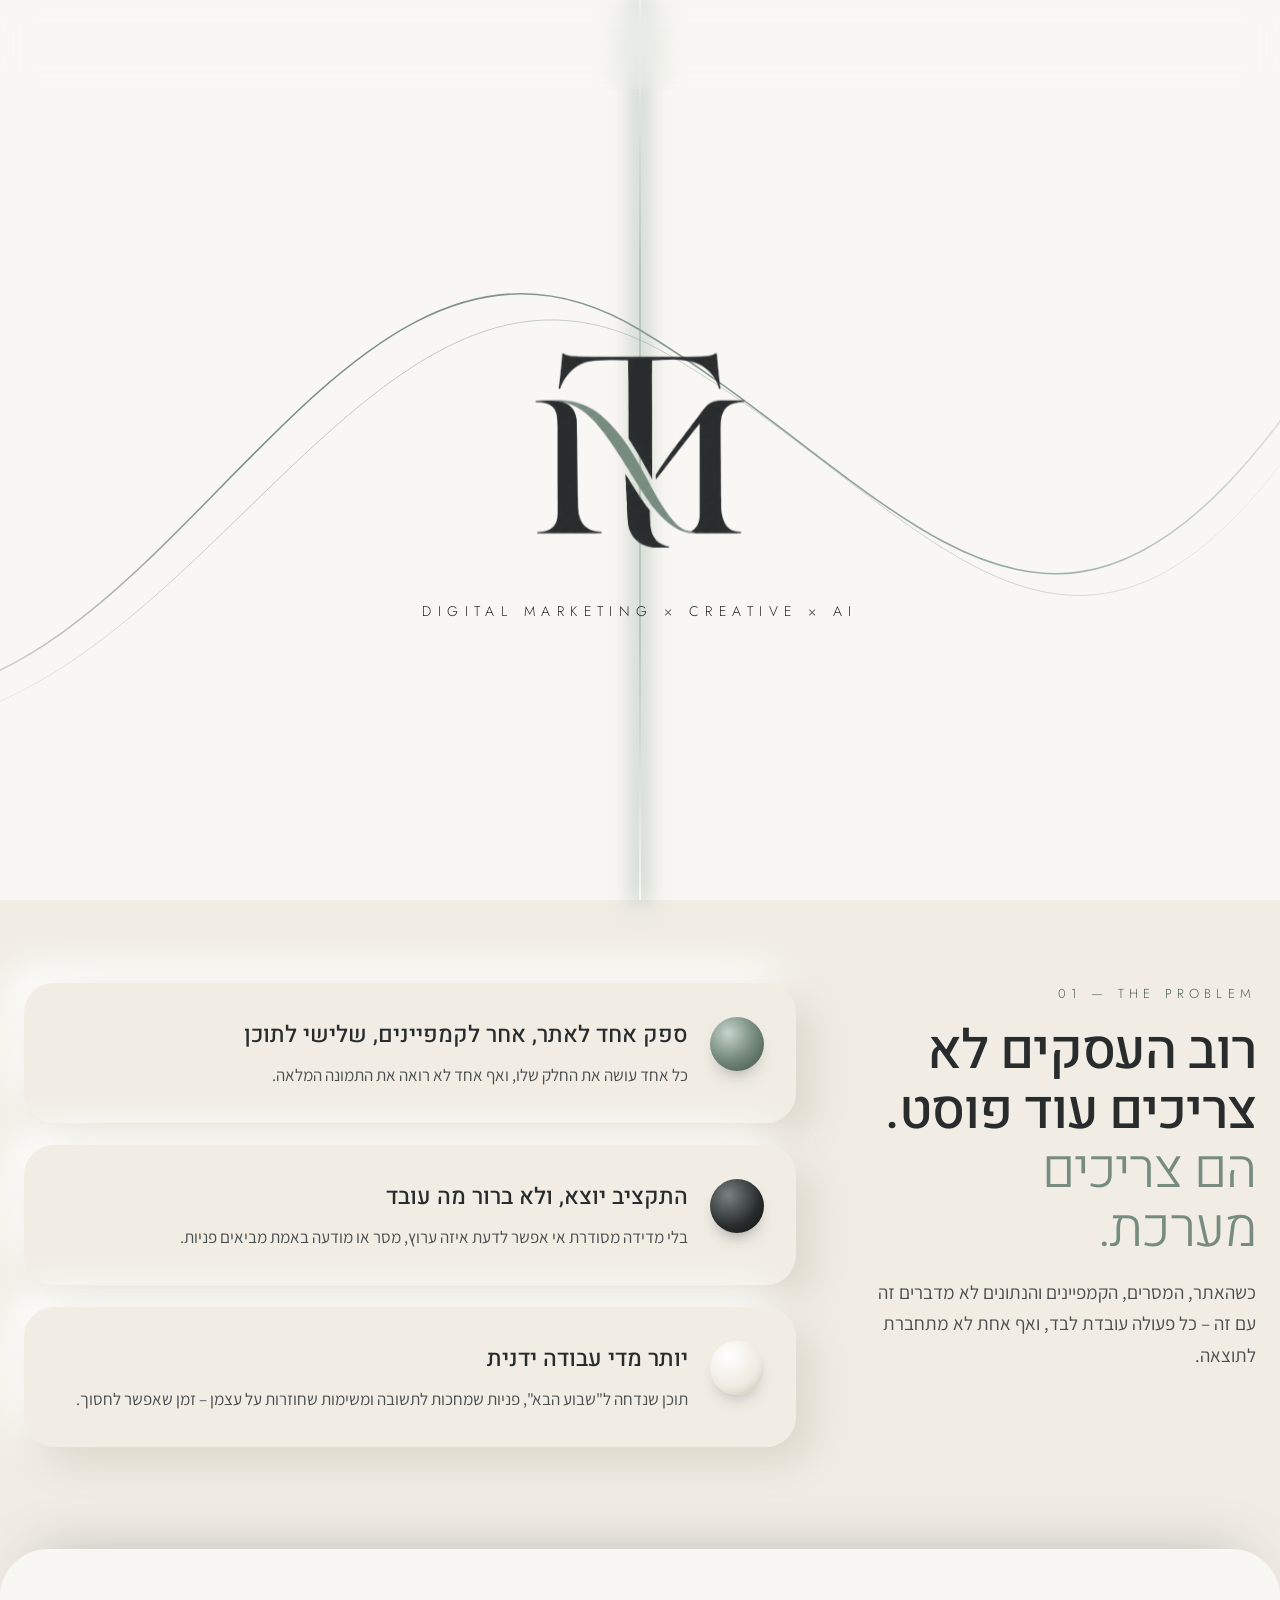
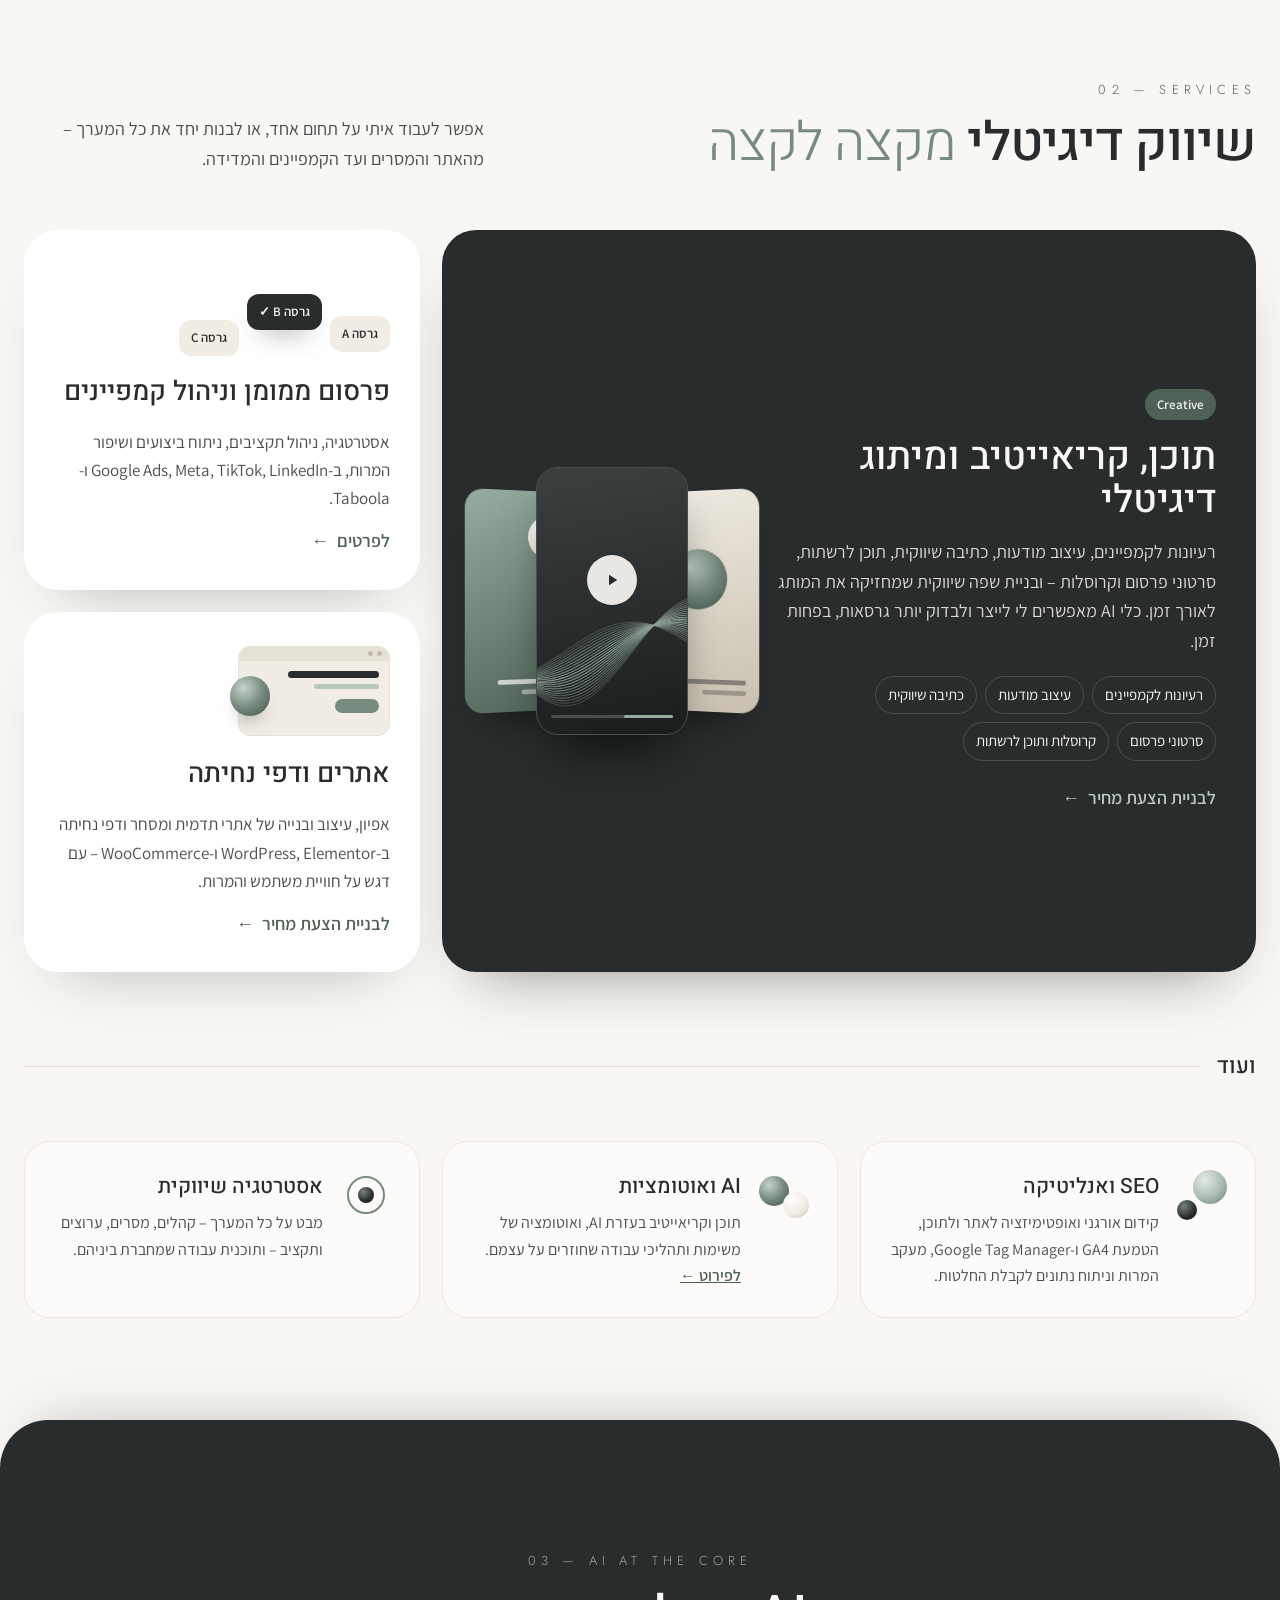
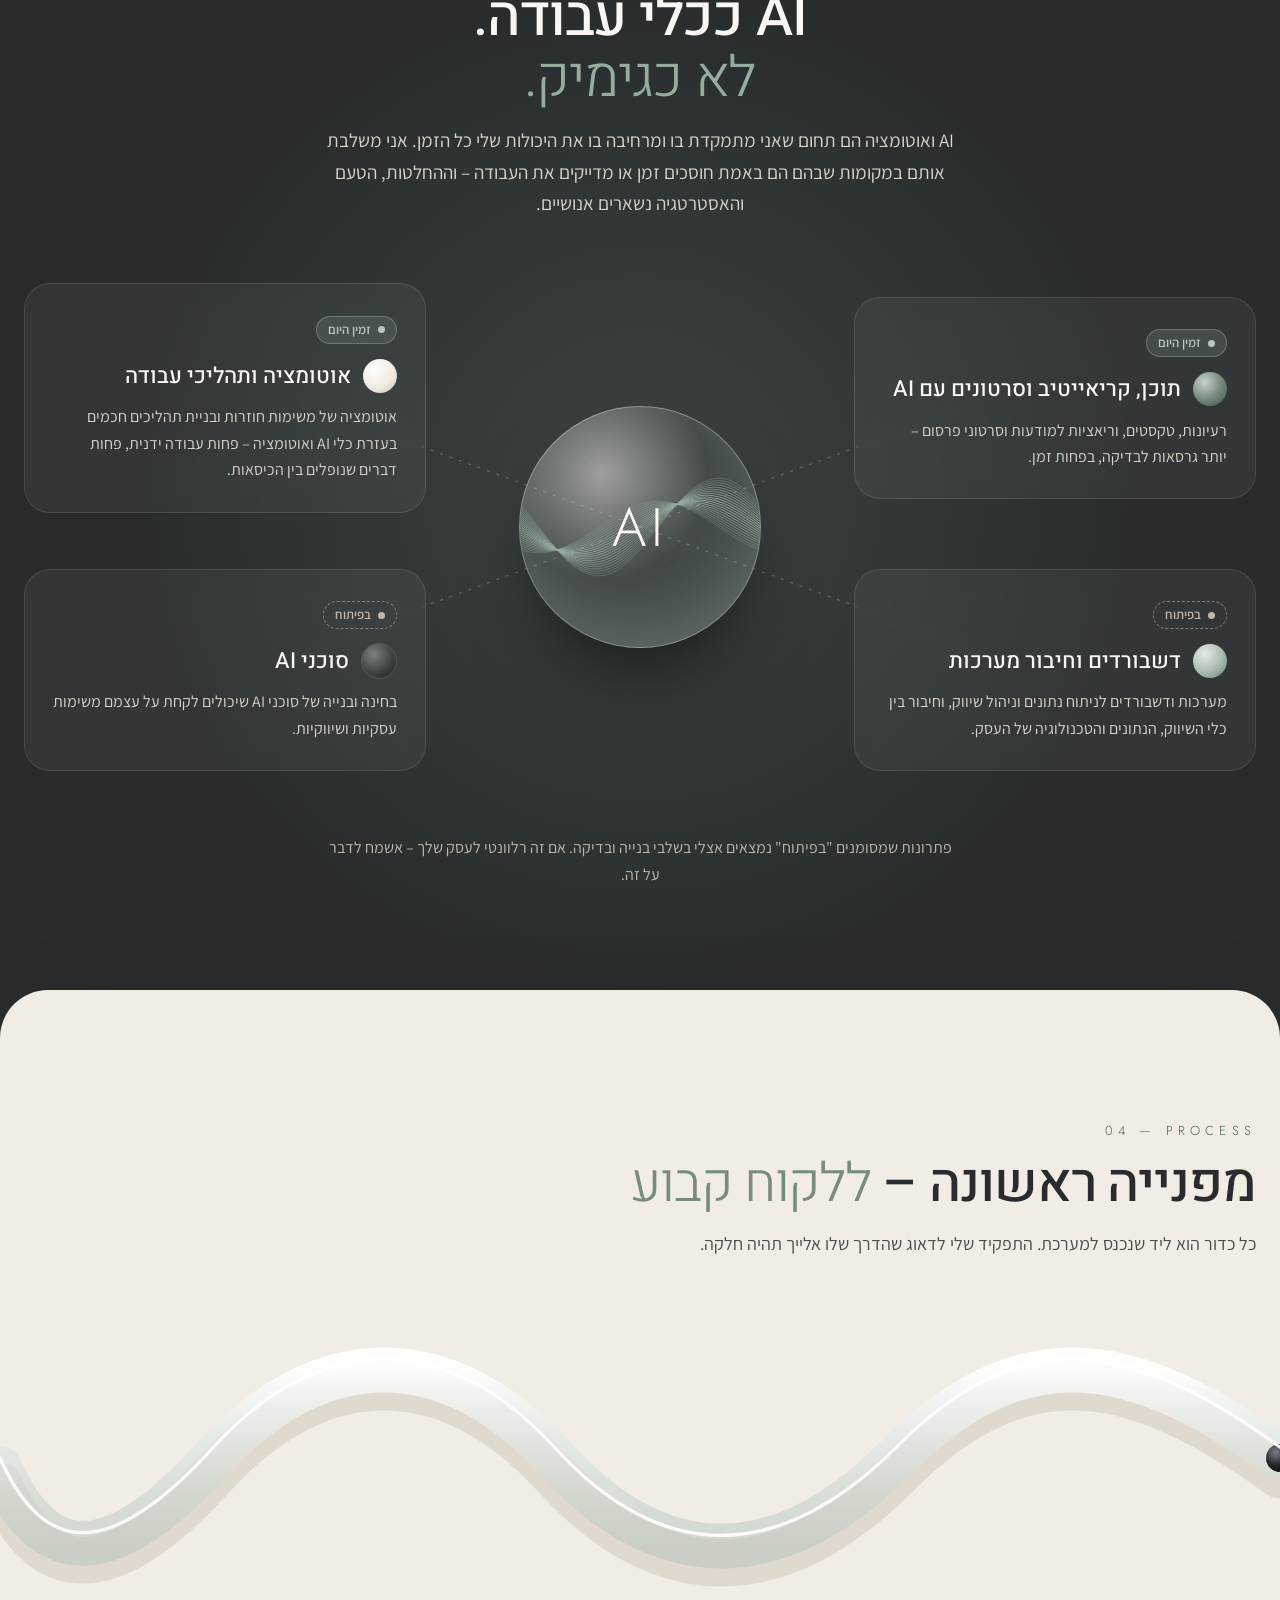
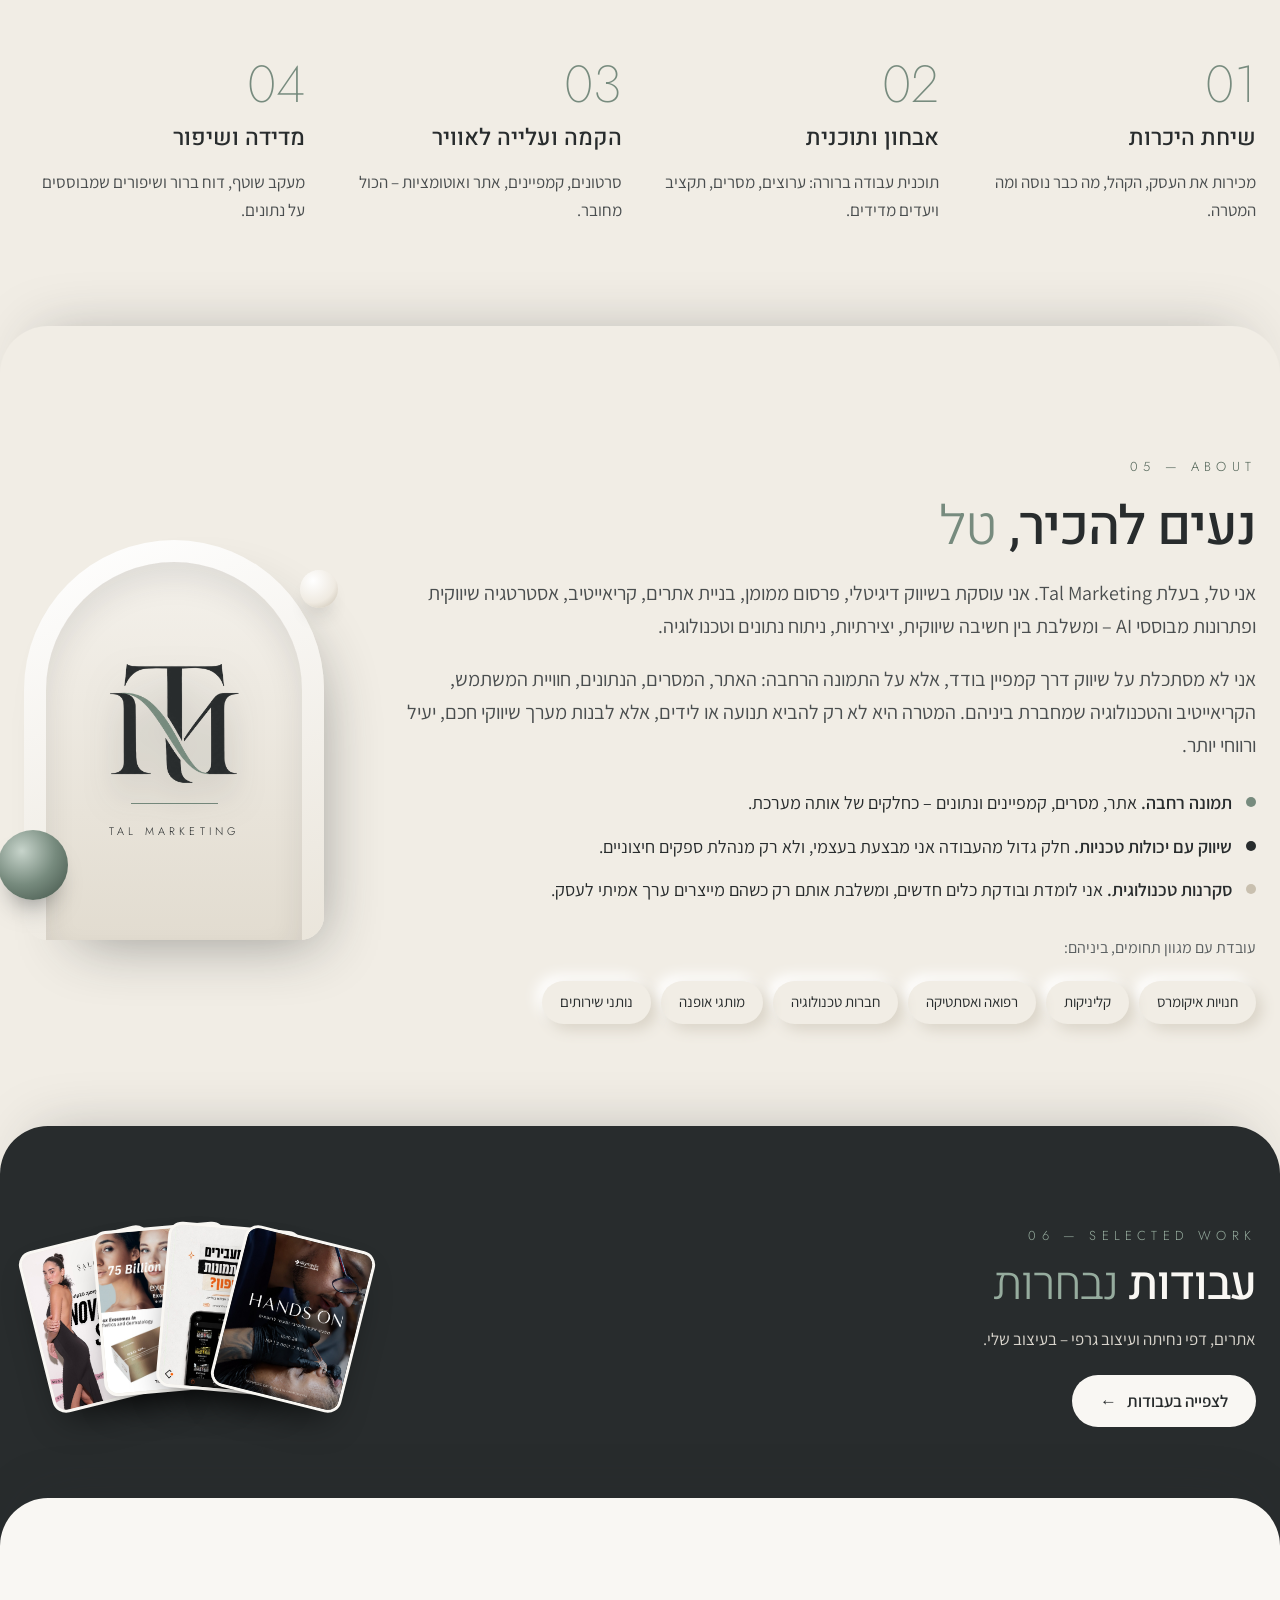
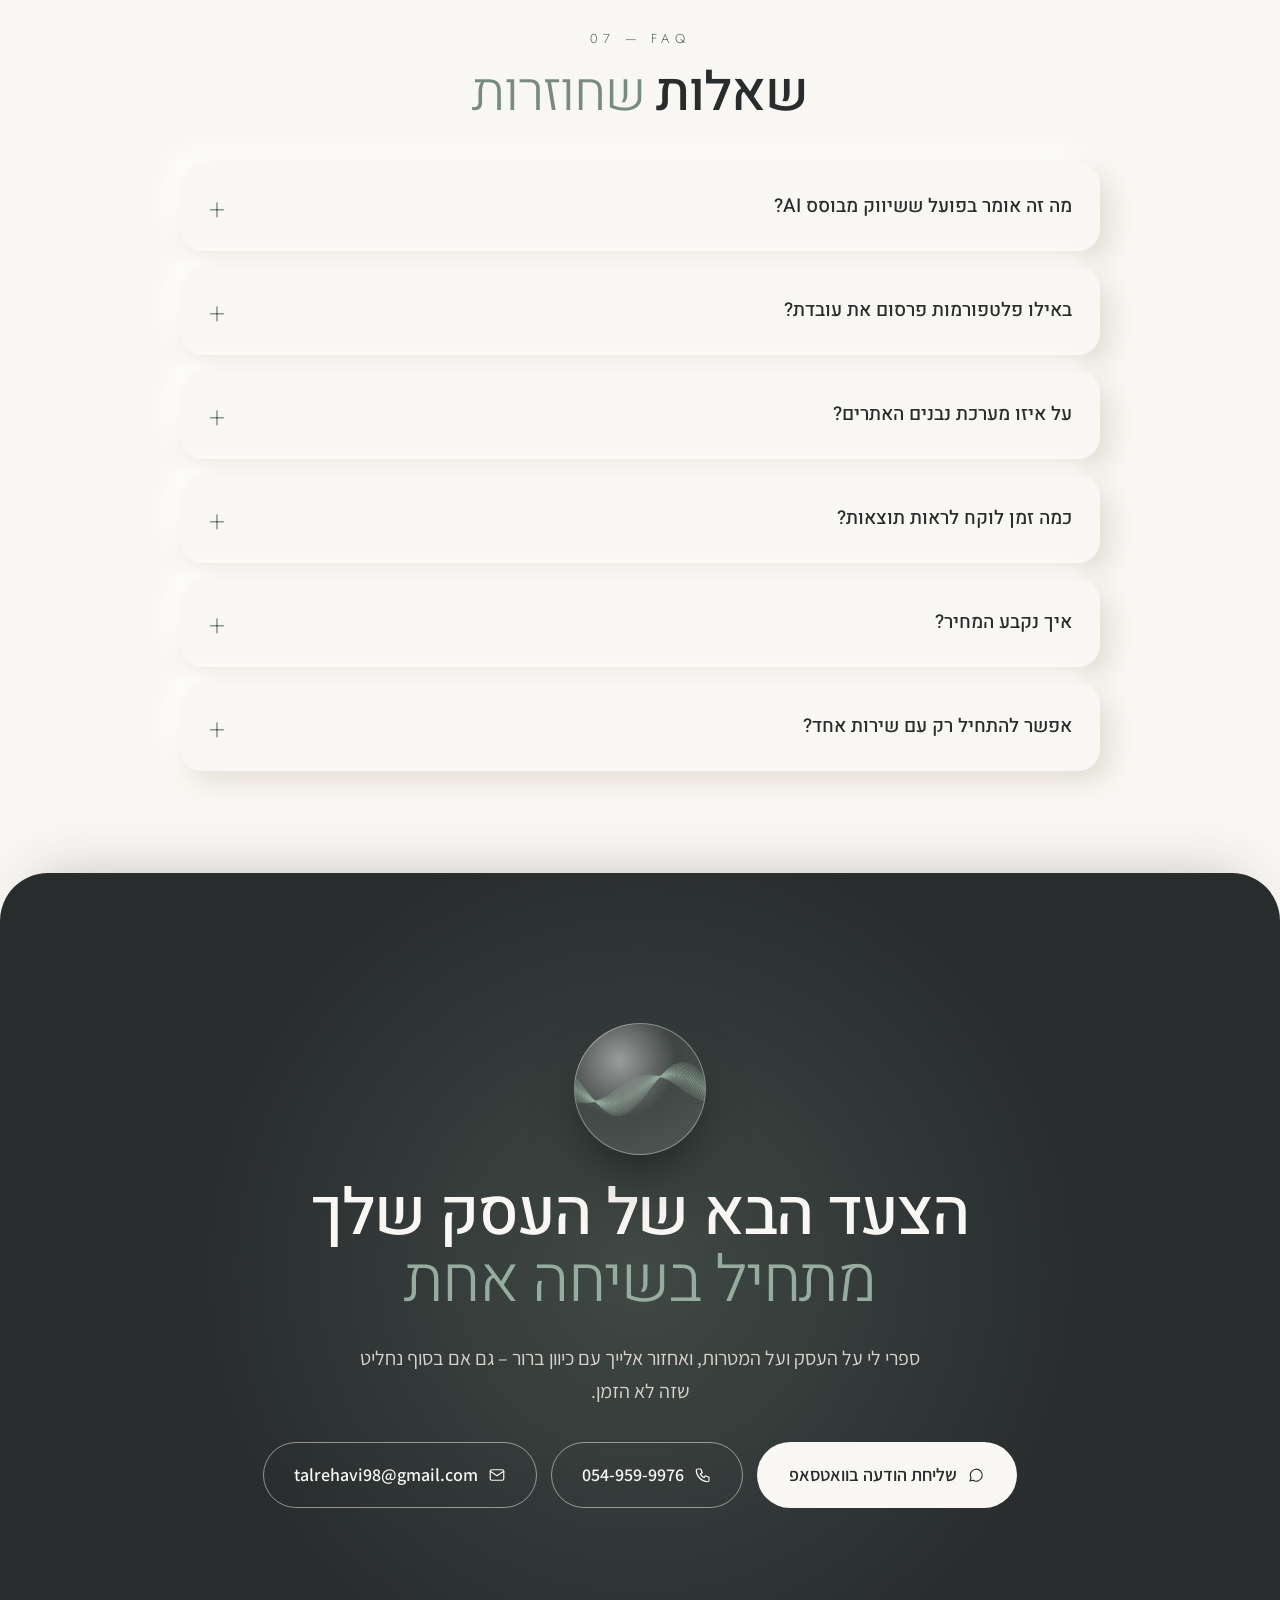
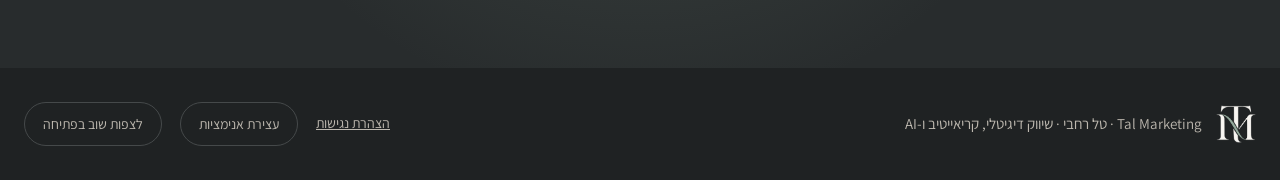
==== commit 6bd10ee3: "Add files via upload" ====
--- a/index.html
+++ b/index.html
@@ -3,30 +3,23 @@
 <head>
 <meta charset="utf-8">
 <meta name="viewport" content="width=device-width, initial-scale=1">
-<title>טל רחבי – שיווק דיגיטלי ו-AI</title>
-<meta name="description" content="סרטונים וקריאייטיב, קמפיינים ממומנים ואתרים – בעיצוב אישי, עם AI שמאיץ ומדייק כל שלב. לעסקים וקליניקות שרוצים לגדול בצורה חכמה.">
+<title>Tal Marketing – טל רחבי | שיווק דיגיטלי, קריאייטיב ו-AI</title>
+<meta name="description" content="Tal Marketing – פרסום ממומן, אתרים ודפי נחיתה, קריאייטיב, SEO ואנליטיקה, עם כלי AI ואוטומציה שמשולבים בעבודה. טל רחבי.">
 <meta name="theme-color" content="#F9F7F3">
 <meta property="og:type" content="website">
 <meta property="og:locale" content="he_IL">
-<meta property="og:title" content="טל רחבי – שיווק דיגיטלי ו-AI">
-<meta property="og:description" content="יותר לקוחות. פחות ניחושים. סרטונים, קמפיינים ממומנים ואתרים – עם AI בלב התהליך.">
+<meta property="og:title" content="Tal Marketing – שיווק דיגיטלי, קריאייטיב ו-AI">
+<meta property="og:description" content="שיווק, קריאייטיב ו-AI, מחוברים למערכת אחת. פרסום ממומן, אתרים, תוכן ומדידה – עם כלי AI ואוטומציה.">
 <link rel="icon" type="image/png" href="assets/logo.png">
 <link rel="preconnect" href="https://fonts.googleapis.com">
 <link rel="preconnect" href="https://fonts.gstatic.com" crossorigin>
 <link href="https://fonts.googleapis.com/css2?family=Assistant:wght@300;400;600;700&amp;family=Heebo:wght@300;400;500;600&amp;family=Jost:wght@200;300;400&amp;display=swap" rel="stylesheet">
 <link rel="stylesheet" href="styles.css">
-<script>
-// Start the intro before first paint. The safety timer reveals the page even if script.js fails to load.
-(function(){
-  var r = document.documentElement;
-  if (window.matchMedia && matchMedia('(prefers-reduced-motion: reduce)').matches) return;
-  r.classList.add('p0');
-  setTimeout(function(){ if (!window.__introStarted) { window.__introSkipped = true; r.classList.remove('p0','p1','p2'); } }, 3000);
-})();
-</script>
+<script src="intro.js"></script>
 <script src="script.js" defer></script>
 </head>
 <body>
+<a class="skip-link" href="#main">דילוג לתוכן הראשי</a>
 <div dir="rtl" style="position: relative; overflow-x: clip; background: #F9F7F3; color: #282C2D; font-family: 'Assistant', sans-serif; font-size: 18px; line-height: 1.65">
 
 <!-- Intro: two doors open over the page -->
@@ -39,7 +32,7 @@
 <path class="ink-path" d="M-40 700 C 260 700, 420 150, 720 330 S 1160 820, 1480 230" fill="none" stroke="url(#featherG)" stroke-width="1.6" stroke-dasharray="2400" style="transition: stroke-dashoffset 2.1s cubic-bezier(.6,0,.2,1)"></path>
 <path class="ink-path" d="M-40 730 C 280 720, 450 190, 740 350 S 1180 850, 1480 270" fill="none" stroke="url(#featherG)" stroke-width="0.8" stroke-opacity=".55" stroke-dasharray="2400" style="transition: stroke-dashoffset 2.4s cubic-bezier(.6,0,.2,1) .15s"></path>
 </svg>
-<div class="intro-tag" dir="ltr" style="position: absolute; left: 0; right: 0; top: calc(50vh + 150px); text-align: center; font-family: 'Jost', sans-serif; font-weight: 300; font-size: 14px; letter-spacing: 0.46em; color: #282C2D; transition: opacity .9s ease .5s, transform 1.1s cubic-bezier(.2,.7,.2,1) .5s">DIGITAL MARKETING &amp; AI</div>
+<div class="intro-tag" dir="ltr" style="position: absolute; left: 0; right: 0; top: calc(50vh + 150px); text-align: center; font-family: 'Jost', sans-serif; font-weight: 300; font-size: 14px; letter-spacing: 0.46em; color: #282C2D; transition: opacity .9s ease .5s, transform 1.1s cubic-bezier(.2,.7,.2,1) .5s">DIGITAL MARKETING × CREATIVE × AI</div>
 </div>
 
 <header class="site-header" style="position: sticky; top: 0; z-index: 70; height: 88px; backdrop-filter: blur(16px); -webkit-backdrop-filter: blur(16px); transition: background-color .8s, border-color .8s">
@@ -50,7 +43,7 @@
 <span class="bar2" style="position: absolute; left: 19px; right: 15px; top: 29px; height: 1.5px; border-radius: 2px; transition: transform .5s cubic-bezier(.7,0,.2,1), background-color .4s"></span>
 </button>
 </div>
-<a href="#top" class="logo-link" aria-label="טל רחבי – לראש העמוד" style="grid-column: 2; display: block; transition: transform 1.7s cubic-bezier(.75,0,.15,1); transform-origin: 50% 50%">
+<a href="#top" class="logo-link" aria-label="Tal Marketing – לראש העמוד" style="grid-column: 2; display: block; transition: transform 1.7s cubic-bezier(.75,0,.15,1); transform-origin: 50% 50%">
 <img class="logo-img" src="assets/logo.png" alt="" width="60" style="display: block; width: 60px; height: auto; transition: opacity 1.2s ease, filter 1.5s ease, clip-path 1.8s cubic-bezier(.6,0,.2,1)">
 </a>
 <div class="nav-fade" style="grid-column: 3; display: flex; justify-content: flex-end; transition: opacity .8s ease 1s">
@@ -83,7 +76,7 @@
 </div>
 </div>
 
-<main>
+<main id="main" tabindex="-1">
 <section id="top" class="hero" style="position: relative; z-index: 1; transform-origin: 50% 0; transition: transform 2.2s cubic-bezier(.2,.7,.2,1) .3s">
 <div aria-hidden="true" style="position: absolute; left: -10%; top: -20%; width: 70%; aspect-ratio: 1 / 1; border-radius: 50%; background: radial-gradient(closest-side, rgba(183,199,188,.35), rgba(183,199,188,0)); pointer-events: none"></div>
 <div class="heroout" style="position: relative; max-width: 1320px; margin: 0 auto; padding: 40px 24px 150px; display: flex; flex-wrap: wrap; align-items: center; gap: 24px 40px; box-sizing: border-box; min-height: calc(100vh - 88px)">
@@ -91,22 +84,23 @@
 <div style="flex: 999 1 520px; min-width: 0; display: flex; flex-direction: column; gap: 26px; position: relative; z-index: 2">
 <div class="hero-in" style="display: inline-flex; align-self: flex-start; align-items: center; gap: 10px; padding: 8px 16px 8px 10px; border-radius: 999px; background: rgba(255,255,255,.7); border: 1px solid #E6E1D7; font-size: 15px; font-weight: 600; color: #4F6255; transition: opacity 1s ease 1.2s, transform 1.3s cubic-bezier(.2,.7,.2,1) 1.2s">
 <span style="width: 22px; height: 22px; border-radius: 50%; background: radial-gradient(circle at 34% 30%, #D6E0D9, #96AC9E 55%, #5F7568)"></span>
-שיווק דיגיטלי · עיצוב · AI
+<span dir="ltr">Digital Marketing × Creative × AI</span>
 </div>
 <h1 style="margin: 0; font-family: 'Heebo', sans-serif; font-weight: 600; font-size: clamp(46px, 6.2vw, 92px); line-height: 1.02; letter-spacing: -0.025em">
-<span style="display: block; overflow: hidden; padding-bottom: 6px"><span class="h1-line" style="display: block; transition: transform 1.3s cubic-bezier(.2,.8,.2,1) 1.3s">יותר לקוחות.</span></span>
-<span style="display: block; overflow: hidden; padding-bottom: 10px"><span class="h1-line" style="display: block; font-weight: 300; color: #778B7E; transition: transform 1.3s cubic-bezier(.2,.8,.2,1) 1.45s">פחות ניחושים.</span></span>
+<span style="display: block; overflow: hidden; padding-bottom: 6px"><span class="h1-line" style="display: block; transition: transform 1.3s cubic-bezier(.2,.8,.2,1) 1.3s">שיווק, קריאייטיב ו-AI.</span></span>
+<span style="display: block; overflow: hidden; padding-bottom: 10px"><span class="h1-line" style="display: block; font-weight: 300; color: #778B7E; transition: transform 1.3s cubic-bezier(.2,.8,.2,1) 1.45s">מחוברים למערכת אחת.</span></span>
 </h1>
-<p class="hero-in" style="margin: 0; font-size: 21px; line-height: 1.65; color: #4A4E4F; max-width: 560px; transition: opacity 1s ease 1.65s, transform 1.3s cubic-bezier(.2,.7,.2,1) 1.65s">סרטונים וקריאייטיב, קמפיינים ממומנים ואתרים – בעיצוב אישי, עם <b style="font-weight: 600; color: #282C2D">AI</b> שמאיץ ומדייק כל שלב. לעסקים וקליניקות שרוצים לגדול בצורה חכמה.</p>
+<p class="hero-in" style="margin: 0; font-size: 21px; line-height: 1.65; color: #4A4E4F; max-width: 580px; transition: opacity 1s ease 1.65s, transform 1.3s cubic-bezier(.2,.7,.2,1) 1.65s">אני טל, ואני בונה ומשפרת מערכי שיווק דיגיטלי – פרסום ממומן, אתרים, קריאייטיב ומדידה – ומשלבת בהם כלי <b style="font-weight: 600; color: #282C2D">AI</b> ואוטומציה איפה שהם באמת חוסכים זמן ומדייקים את העבודה.</p>
 <div class="hero-in" style="display: flex; flex-wrap: wrap; gap: 12px; margin-top: 4px; transition: opacity 1s ease 1.8s, transform 1.3s cubic-bezier(.2,.7,.2,1) 1.8s">
 <a class="btn-solid" href="https://wa.me/972549599976" style="text-decoration: none; background: #282C2D; color: #F9F7F3; padding: 17px 30px; border-radius: 999px; font-size: 18px; font-weight: 600; display: inline-flex; align-items: center; gap: 10px; box-shadow: 0 10px 24px -14px rgba(40,44,45,.5)">לשיחת היכרות
 <svg aria-hidden="true" width="18" height="18" viewBox="0 0 24 24" fill="none" stroke="currentColor" stroke-width="1.6" stroke-linecap="round" stroke-linejoin="round"><path d="M19 12H5"></path><path d="M11 6l-6 6 6 6"></path></svg></a>
 <a class="btn-line" href="#services" style="text-decoration: none; border: 1px solid #282C2D; padding: 17px 30px; border-radius: 999px; font-size: 18px; font-weight: 600">לשירותים</a>
 </div>
 <div class="fade-in" style="display: flex; flex-wrap: wrap; gap: 8px; margin-top: 10px; transition: opacity 1s ease 2.1s">
-<a class="chip" href="#services" style="text-decoration: none; display: inline-flex; align-items: center; gap: 8px; padding: 8px 14px; border-radius: 999px; background: rgba(255,255,255,.55); border: 1px solid #E6E1D7; font-size: 15px"><span style="width: 8px; height: 8px; border-radius: 50%; background: #778B7E"></span>סרטונים וקריאייטיב</a>
-<a class="chip" href="#services" style="text-decoration: none; display: inline-flex; align-items: center; gap: 8px; padding: 8px 14px; border-radius: 999px; background: rgba(255,255,255,.55); border: 1px solid #E6E1D7; font-size: 15px"><span style="width: 8px; height: 8px; border-radius: 50%; background: #282C2D"></span>קמפיינים ממומנים</a>
+<a class="chip" href="#services" style="text-decoration: none; display: inline-flex; align-items: center; gap: 8px; padding: 8px 14px; border-radius: 999px; background: rgba(255,255,255,.55); border: 1px solid #E6E1D7; font-size: 15px"><span style="width: 8px; height: 8px; border-radius: 50%; background: #282C2D"></span>פרסום ממומן</a>
 <a class="chip" href="#services" style="text-decoration: none; display: inline-flex; align-items: center; gap: 8px; padding: 8px 14px; border-radius: 999px; background: rgba(255,255,255,.55); border: 1px solid #E6E1D7; font-size: 15px"><span style="width: 8px; height: 8px; border-radius: 50%; background: #C9C0AF"></span>אתרים ודפי נחיתה</a>
+<a class="chip" href="#services" style="text-decoration: none; display: inline-flex; align-items: center; gap: 8px; padding: 8px 14px; border-radius: 999px; background: rgba(255,255,255,.55); border: 1px solid #E6E1D7; font-size: 15px"><span style="width: 8px; height: 8px; border-radius: 50%; background: #778B7E"></span>קריאייטיב ותוכן</a>
+<a class="chip" href="#ai" style="text-decoration: none; display: inline-flex; align-items: center; gap: 8px; padding: 8px 14px; border-radius: 999px; background: rgba(255,255,255,.55); border: 1px solid #E6E1D7; font-size: 15px"><span style="width: 8px; height: 8px; border-radius: 50%; background: #96AC9E"></span>AI ואוטומציות</a>
 </div>
 </div>
 
@@ -187,8 +181,8 @@
 
 <div class="fade-in" aria-hidden="true" style="position: absolute; left: 0; right: 0; bottom: 70px; overflow: hidden; padding: 18px 0; background: #282C2D; color: #F1EDE5; transition: opacity 1s ease 2.4s; transform: rotate(-1.2deg) scale(1.03)">
 <div class="marq" style="display: flex; width: max-content; font-family: 'Heebo', sans-serif; font-weight: 400; font-size: 21px; white-space: nowrap">
-<span style="display: flex; gap: 36px; padding-left: 36px">סרטונים וקריאייטיב <span style="color: #96AC9E">●</span> קמפיינים ממומנים <span style="color: #96AC9E">●</span> אתרים ודפי נחיתה <span style="color: #96AC9E">●</span> אוטומציות AI <span style="color: #96AC9E">●</span> קידום אורגני <span style="color: #96AC9E">●</span> ניהול פרויקטים <span style="color: #96AC9E">●</span> סרטונים וקריאייטיב <span style="color: #96AC9E">●</span> קמפיינים ממומנים <span style="color: #96AC9E">●</span> אתרים ודפי נחיתה <span style="color: #96AC9E">●</span> אוטומציות AI <span style="color: #96AC9E">●</span> קידום אורגני <span style="color: #96AC9E">●</span> ניהול פרויקטים <span style="color: #96AC9E">●</span></span>
-<span style="display: flex; gap: 36px; padding-left: 36px">סרטונים וקריאייטיב <span style="color: #96AC9E">●</span> קמפיינים ממומנים <span style="color: #96AC9E">●</span> אתרים ודפי נחיתה <span style="color: #96AC9E">●</span> אוטומציות AI <span style="color: #96AC9E">●</span> קידום אורגני <span style="color: #96AC9E">●</span> ניהול פרויקטים <span style="color: #96AC9E">●</span> סרטונים וקריאייטיב <span style="color: #96AC9E">●</span> קמפיינים ממומנים <span style="color: #96AC9E">●</span> אתרים ודפי נחיתה <span style="color: #96AC9E">●</span> אוטומציות AI <span style="color: #96AC9E">●</span> קידום אורגני <span style="color: #96AC9E">●</span> ניהול פרויקטים <span style="color: #96AC9E">●</span></span>
+<span style="display: flex; gap: 36px; padding-left: 36px">פרסום ממומן <span style="color: #96AC9E">●</span> אתרים ודפי נחיתה <span style="color: #96AC9E">●</span> קריאייטיב ותוכן <span style="color: #96AC9E">●</span> SEO ואנליטיקה <span style="color: #96AC9E">●</span> AI ואוטומציות <span style="color: #96AC9E">●</span> אסטרטגיה שיווקית <span style="color: #96AC9E">●</span> פרסום ממומן <span style="color: #96AC9E">●</span> אתרים ודפי נחיתה <span style="color: #96AC9E">●</span> קריאייטיב ותוכן <span style="color: #96AC9E">●</span> SEO ואנליטיקה <span style="color: #96AC9E">●</span> AI ואוטומציות <span style="color: #96AC9E">●</span> אסטרטגיה שיווקית <span style="color: #96AC9E">●</span></span>
+<span style="display: flex; gap: 36px; padding-left: 36px">פרסום ממומן <span style="color: #96AC9E">●</span> אתרים ודפי נחיתה <span style="color: #96AC9E">●</span> קריאייטיב ותוכן <span style="color: #96AC9E">●</span> SEO ואנליטיקה <span style="color: #96AC9E">●</span> AI ואוטומציות <span style="color: #96AC9E">●</span> אסטרטגיה שיווקית <span style="color: #96AC9E">●</span> פרסום ממומן <span style="color: #96AC9E">●</span> אתרים ודפי נחיתה <span style="color: #96AC9E">●</span> קריאייטיב ותוכן <span style="color: #96AC9E">●</span> SEO ואנליטיקה <span style="color: #96AC9E">●</span> AI ואוטומציות <span style="color: #96AC9E">●</span> אסטרטגיה שיווקית <span style="color: #96AC9E">●</span></span>
 </div>
 </div>
 </section>
@@ -198,20 +192,20 @@
 <div class="rv" style="flex: 1 1 380px; display: flex; flex-direction: column; gap: 18px; position: sticky; top: 130px">
 <span dir="ltr" style="font-family: 'Jost', sans-serif; font-weight: 300; font-size: 13px; letter-spacing: 0.4em; color: #4F6255; text-align: right">01 — THE PROBLEM</span>
 <h2 id="pain-h" style="margin: 0; font-family: 'Heebo', sans-serif; font-weight: 500; font-size: clamp(36px, 4.2vw, 56px); line-height: 1.1; letter-spacing: -0.02em">רוב העסקים לא צריכים עוד פוסט.<br><span style="font-weight: 300; color: #778B7E">הם צריכים מערכת.</span></h2>
-<p style="margin: 0; color: #4A4E4F; font-size: 19px">פעולות שיווק בודדות לא מתחברות לתוצאה. מערכת – כן.</p>
+<p style="margin: 0; color: #4A4E4F; font-size: 19px">כשהאתר, המסרים, הקמפיינים והנתונים לא מדברים זה עם זה – כל פעולה עובדת לבד, ואף אחת לא מתחברת לתוצאה.</p>
 </div>
 <div style="flex: 999 1 520px; min-width: 0; display: flex; flex-direction: column; gap: 22px">
 <div class="rvt" style="background: #F1EDE5; border-radius: 30px; padding: 34px 32px; box-shadow: 16px 16px 40px #DCD6CA, -16px -16px 40px #FFFFFF; display: flex; gap: 22px; align-items: flex-start">
 <span style="flex: none; width: 54px; height: 54px; border-radius: 50%; background: radial-gradient(circle at 34% 30%, #C7D4CB, #778B7E 50%, #3F5045); box-shadow: 0 10px 18px -10px rgba(40,44,45,.5)"></span>
-<div><h3 style="margin: 0 0 6px; font-family: 'Heebo', sans-serif; font-weight: 500; font-size: 23px">הלקוחות מגיעים רק מפה לאוזן</h3><p style="margin: 0; color: #4A4E4F; font-size: 17px">יש חודשים מלאים ויש חודשים שקטים, ואין דרך לדעת מראש מה יהיה.</p></div>
+<div><h3 style="margin: 0 0 6px; font-family: 'Heebo', sans-serif; font-weight: 500; font-size: 23px">ספק אחד לאתר, אחר לקמפיינים, שלישי לתוכן</h3><p style="margin: 0; color: #4A4E4F; font-size: 17px">כל אחד עושה את החלק שלו, ואף אחד לא רואה את התמונה המלאה.</p></div>
 </div>
 <div class="rvt rv2" style="background: #F1EDE5; border-radius: 30px; padding: 34px 32px; box-shadow: 16px 16px 40px #DCD6CA, -16px -16px 40px #FFFFFF; display: flex; gap: 22px; align-items: flex-start">
 <span style="flex: none; width: 54px; height: 54px; border-radius: 50%; background: radial-gradient(circle at 34% 30%, #7A8182, #282C2D 60%, #0F1112); box-shadow: 0 10px 18px -10px rgba(40,44,45,.6)"></span>
-<div><h3 style="margin: 0 0 6px; font-family: 'Heebo', sans-serif; font-weight: 500; font-size: 23px">ניסית קמפיין, והתקציב נשרף</h3><p style="margin: 0; color: #4A4E4F; font-size: 17px">הגיעו פניות לא רלוונטיות, או שלא היה ברור בכלל מה עבד ומה לא.</p></div>
+<div><h3 style="margin: 0 0 6px; font-family: 'Heebo', sans-serif; font-weight: 500; font-size: 23px">התקציב יוצא, ולא ברור מה עובד</h3><p style="margin: 0; color: #4A4E4F; font-size: 17px">בלי מדידה מסודרת אי אפשר לדעת איזה ערוץ, מסר או מודעה באמת מביאים פניות.</p></div>
 </div>
 <div class="rvt rv3" style="background: #F1EDE5; border-radius: 30px; padding: 34px 32px; box-shadow: 16px 16px 40px #DCD6CA, -16px -16px 40px #FFFFFF; display: flex; gap: 22px; align-items: flex-start">
 <span style="flex: none; width: 54px; height: 54px; border-radius: 50%; background: radial-gradient(circle at 34% 28%, #FFFFFF, #EFEAE1 60%, #C4BBAA); box-shadow: 0 10px 18px -10px rgba(40,44,45,.4)"></span>
-<div><h3 style="margin: 0 0 6px; font-family: 'Heebo', sans-serif; font-weight: 500; font-size: 23px">אין זמן לייצר תוכן כל שבוע</h3><p style="margin: 0; color: #4A4E4F; font-size: 17px">בין לקוחות, טיפולים וניהול – הסרטונים והפוסטים תמיד נדחים ל"שבוע הבא".</p></div>
+<div><h3 style="margin: 0 0 6px; font-family: 'Heebo', sans-serif; font-weight: 500; font-size: 23px">יותר מדי עבודה ידנית</h3><p style="margin: 0; color: #4A4E4F; font-size: 17px">תוכן שנדחה ל"שבוע הבא", פניות שמחכות לתשובה ומשימות שחוזרות על עצמן – זמן שאפשר לחסוך.</p></div>
 </div>
 </div>
 </div>
@@ -222,22 +216,23 @@
 <div class="rv" style="display: flex; flex-wrap: wrap; align-items: flex-end; justify-content: space-between; gap: 24px">
 <div style="display: flex; flex-direction: column; gap: 14px">
 <span dir="ltr" style="font-family: 'Jost', sans-serif; font-weight: 300; font-size: 13px; letter-spacing: 0.4em; color: #4F6255; text-align: right">02 — SERVICES</span>
-<h2 id="services-h" style="margin: 0; font-family: 'Heebo', sans-serif; font-weight: 500; font-size: clamp(36px, 4.2vw, 56px); line-height: 1.1; letter-spacing: -0.02em">מה שהעסקים הכי צריכים <span style="font-weight: 300; color: #778B7E">היום</span></h2>
-</div>
-<p style="margin: 0; max-width: 440px; color: #4A4E4F">שלושת השירותים שמניעים לקוחות חדשים – כולם עם AI בלב התהליך.</p>
+<h2 id="services-h" style="margin: 0; font-family: 'Heebo', sans-serif; font-weight: 500; font-size: clamp(36px, 4.2vw, 56px); line-height: 1.1; letter-spacing: -0.02em">שיווק דיגיטלי <span style="font-weight: 300; color: #778B7E">מקצה לקצה</span></h2>
+</div>
+<p style="margin: 0; max-width: 460px; color: #4A4E4F">אפשר לעבוד איתי על תחום אחד, או לבנות יחד את כל המערך – מהאתר והמסרים ועד הקמפיינים והמדידה.</p>
 </div>
 
 <div class="bento">
 <div class="span4 rvt card" style="background: #282C2D; color: #F9F7F3; border-radius: 34px; padding: 40px; display: flex; flex-wrap: wrap; gap: 32px; align-items: center; overflow: hidden; position: relative; box-shadow: 0 30px 60px -36px rgba(40,44,45,.6)">
 <div style="flex: 999 1 280px; min-width: 0; display: flex; flex-direction: column; gap: 16px; position: relative; z-index: 1">
-<span style="align-self: flex-start; font-size: 13px; font-weight: 600; padding: 5px 12px; border-radius: 999px; background: #778B7E; color: #F9F7F3">הכי מבוקש</span>
-<h3 style="margin: 0; font-family: 'Heebo', sans-serif; font-weight: 500; font-size: clamp(30px, 3vw, 40px); line-height: 1.1">סרטונים וקריאייטיב</h3>
-<p style="margin: 0; color: #D8D4CC; font-size: 18px">רילס, מודעות וידאו וסרטוני תדמית – רעיון, תסריט, צילום, עריכה, כתוביות ואפקטים. עם כלי AI אפשר לייצר יותר גרסאות, יותר מהר, בלי להתפשר על איכות.</p>
+<span dir="ltr" style="align-self: flex-start; font-size: 13px; font-weight: 600; padding: 5px 12px; border-radius: 999px; background: #4F6255; color: #F9F7F3">Creative</span>
+<h3 style="margin: 0; font-family: 'Heebo', sans-serif; font-weight: 500; font-size: clamp(30px, 3vw, 40px); line-height: 1.1">תוכן, קריאייטיב ומיתוג דיגיטלי</h3>
+<p style="margin: 0; color: #D8D4CC; font-size: 18px">רעיונות לקמפיינים, עיצוב מודעות, כתיבה שיווקית, תוכן לרשתות, סרטוני פרסום וקרוסלות – ובניית שפה שיווקית שמחזיקה את המותג לאורך זמן. כלי AI מאפשרים לי לייצר ולבדוק יותר גרסאות, בפחות זמן.</p>
 <ul style="margin: 4px 0 0; padding: 0; list-style: none; display: flex; flex-wrap: wrap; gap: 8px; font-size: 15px">
-<li style="padding: 6px 12px; border-radius: 999px; border: 1px solid #4A4E4F">רילס וסטוריז</li>
-<li style="padding: 6px 12px; border-radius: 999px; border: 1px solid #4A4E4F">מודעות וידאו</li>
-<li style="padding: 6px 12px; border-radius: 999px; border: 1px solid #4A4E4F">עריכה וכתוביות</li>
-<li style="padding: 6px 12px; border-radius: 999px; border: 1px solid #4A4E4F">אפקטים ותלת מימד</li>
+<li style="padding: 6px 12px; border-radius: 999px; border: 1px solid #4A4E4F">רעיונות לקמפיינים</li>
+<li style="padding: 6px 12px; border-radius: 999px; border: 1px solid #4A4E4F">עיצוב מודעות</li>
+<li style="padding: 6px 12px; border-radius: 999px; border: 1px solid #4A4E4F">כתיבה שיווקית</li>
+<li style="padding: 6px 12px; border-radius: 999px; border: 1px solid #4A4E4F">סרטוני פרסום</li>
+<li style="padding: 6px 12px; border-radius: 999px; border: 1px solid #4A4E4F">קרוסלות ותוכן לרשתות</li>
 </ul>
 <a class="more" href="#contact" style="color: #B7C7BC; margin-top: 6px">לבניית הצעת מחיר <span aria-hidden="true">←</span></a>
 </div>
@@ -264,8 +259,8 @@
 <span style="padding: 7px 12px; border-radius: 12px; background: #282C2D; color: #F9F7F3; font-size: 13px; font-weight: 600; transform: translateY(-26px); box-shadow: 0 14px 24px -14px rgba(40,44,45,.7)">גרסה B ✓</span>
 <span style="padding: 7px 12px; border-radius: 12px; background: #F1EDE5; font-size: 13px; font-weight: 600">גרסה C</span>
 </div>
-<h3 style="margin: 0; font-family: 'Heebo', sans-serif; font-weight: 500; font-size: 27px">קמפיינים ממומנים</h3>
-<p style="margin: 0; color: #4A4E4F; font-size: 17px">מטא וגוגל. AI עוזר לייצר ולבדוק הרבה גרסאות מסר וקריאייטיב, כדי למצוא מהר מה באמת מביא פניות.</p>
+<h3 style="margin: 0; font-family: 'Heebo', sans-serif; font-weight: 500; font-size: 27px">פרסום ממומן וניהול קמפיינים</h3>
+<p style="margin: 0; color: #4A4E4F; font-size: 17px">אסטרטגיה, ניהול תקציבים, ניתוח ביצועים ושיפור המרות, ב-Google Ads, Meta, TikTok, LinkedIn ו-Taboola.</p>
 <a class="more" href="#contact" style="color: #4F6255; margin-top: auto">לפרטים <span aria-hidden="true">←</span></a>
 </div>
 
@@ -278,7 +273,7 @@
 <div style="position: absolute; right: 120px; top: 30px; width: 40px; height: 40px; border-radius: 50%; background: radial-gradient(circle at 34% 30%, #C7D4CB, #778B7E 50%, #3F5045); box-shadow: 0 12px 18px -10px rgba(40,44,45,.5)"></div>
 </div>
 <h3 style="margin: 0; font-family: 'Heebo', sans-serif; font-weight: 500; font-size: 27px">אתרים ודפי נחיתה</h3>
-<p style="margin: 0; color: #4A4E4F; font-size: 17px">אתרים מעוצבים ודפי נחיתה שנבנים סביב מטרה אחת – להפוך גולש לפנייה. מהירים, מותאמים לנייד ומחוברים לוואטסאפ.</p>
+<p style="margin: 0; color: #4A4E4F; font-size: 17px">אפיון, עיצוב ובנייה של אתרי תדמית ומסחר ודפי נחיתה ב-WordPress, Elementor ו-WooCommerce – עם דגש על חוויית משתמש והמרות.</p>
 <a class="more" href="#contact" style="color: #4F6255; margin-top: auto">לבניית הצעת מחיר <span aria-hidden="true">←</span></a>
 </div>
 </div>
@@ -290,15 +285,15 @@
 <div style="display: grid; grid-template-columns: repeat(auto-fit, minmax(260px, 1fr)); gap: 22px">
 <div class="rv card" style="background: rgba(255,255,255,.6); border: 1px solid #ECE7DE; border-radius: 26px; padding: 28px; display: flex; gap: 18px; align-items: flex-start">
 <span aria-hidden="true" style="flex: none; position: relative; width: 50px; height: 50px"><span style="position: absolute; right: 0; top: 0; width: 34px; height: 34px; border-radius: 50%; background: radial-gradient(circle at 34% 30%, #E4EBE6, #A9BBAF 55%, #6A7F71)"></span><span style="position: absolute; left: 0; bottom: 0; width: 20px; height: 20px; border-radius: 50%; background: radial-gradient(circle at 34% 30%, #7A8182, #282C2D 60%, #0F1112)"></span></span>
-<div><h3 style="margin: 0 0 6px; font-family: 'Heebo', sans-serif; font-weight: 500; font-size: 21px">קידום אורגני ונראות ב-AI</h3><p style="margin: 0; color: #4A4E4F; font-size: 16px">להופיע בגוגל ובמפות – וגם בתשובות של כלים כמו ChatGPT, כשמחפשים את מה שאת מציעה.</p></div>
+<div><h3 style="margin: 0 0 6px; font-family: 'Heebo', sans-serif; font-weight: 500; font-size: 21px">SEO ואנליטיקה</h3><p style="margin: 0; color: #4A4E4F; font-size: 16px">קידום אורגני ואופטימיזציה לאתר ולתוכן, הטמעת GA4 ו-Google Tag Manager, מעקב המרות וניתוח נתונים לקבלת החלטות.</p></div>
 </div>
 <div class="rv rv2 card" style="background: rgba(255,255,255,.6); border: 1px solid #ECE7DE; border-radius: 26px; padding: 28px; display: flex; gap: 18px; align-items: flex-start">
 <span aria-hidden="true" style="flex: none; position: relative; width: 50px; height: 50px"><span style="position: absolute; left: 0; top: 6px; width: 30px; height: 30px; border-radius: 50%; background: radial-gradient(circle at 34% 30%, #C7D4CB, #778B7E 50%, #3F5045)"></span><span style="position: absolute; right: 0; bottom: 2px; width: 26px; height: 26px; border-radius: 50%; background: radial-gradient(circle at 34% 28%, #FFFFFF, #EFEAE1 60%, #C4BBAA)"></span></span>
-<div><h3 style="margin: 0 0 6px; font-family: 'Heebo', sans-serif; font-weight: 500; font-size: 21px">אוטומציות ובוטים</h3><p style="margin: 0; color: #4A4E4F; font-size: 16px">מענה מיידי לפניות, תיאום ותזכורות לתורים, ומעקב אחרי לידים – בלי עבודה ידנית.</p></div>
+<div><h3 style="margin: 0 0 6px; font-family: 'Heebo', sans-serif; font-weight: 500; font-size: 21px">AI ואוטומציות</h3><p style="margin: 0; color: #4A4E4F; font-size: 16px">תוכן וקריאייטיב בעזרת AI, ואוטומציה של משימות ותהליכי עבודה שחוזרים על עצמם. <a href="#ai" style="color: #4F6255; font-weight: 600">לפירוט ←</a></p></div>
 </div>
 <div class="rv rv3 card" style="background: rgba(255,255,255,.6); border: 1px solid #ECE7DE; border-radius: 26px; padding: 28px; display: flex; gap: 18px; align-items: flex-start">
 <span aria-hidden="true" style="flex: none; position: relative; width: 50px; height: 50px"><span style="position: absolute; inset: 6px; border-radius: 50%; border: 2px solid #778B7E"></span><span style="position: absolute; left: 17px; top: 17px; width: 16px; height: 16px; border-radius: 50%; background: radial-gradient(circle at 34% 30%, #7A8182, #282C2D 60%, #0F1112)"></span></span>
-<div><h3 style="margin: 0 0 6px; font-family: 'Heebo', sans-serif; font-weight: 500; font-size: 21px">ניהול פרויקטים וליווי שוטף</h3><p style="margin: 0; color: #4A4E4F; font-size: 16px">כתובת אחת לכל השיווק – תכנון, ניהול ספקים, לוחות זמנים ודוחות מסודרים.</p></div>
+<div><h3 style="margin: 0 0 6px; font-family: 'Heebo', sans-serif; font-weight: 500; font-size: 21px">אסטרטגיה שיווקית</h3><p style="margin: 0; color: #4A4E4F; font-size: 16px">מבט על כל המערך – קהלים, מסרים, ערוצים ותקציב – ותוכנית עבודה שמחברת ביניהם.</p></div>
 </div>
 </div>
 </div>
@@ -309,8 +304,8 @@
 <div class="sec-in" style="position: relative; max-width: 1320px; margin: 0 auto; padding: 130px 24px 150px; display: flex; flex-direction: column; gap: 64px">
 <div class="rv" style="display: flex; flex-direction: column; gap: 16px; align-items: center; text-align: center">
 <span dir="ltr" style="font-family: 'Jost', sans-serif; font-weight: 300; font-size: 13px; letter-spacing: 0.4em; color: #96AC9E">03 — AI AT THE CORE</span>
-<h2 id="ai-h" style="margin: 0; font-family: 'Heebo', sans-serif; font-weight: 500; font-size: clamp(36px, 4.4vw, 60px); line-height: 1.08; letter-spacing: -0.02em; max-width: 860px">AI בכל שלב.<br><span style="font-weight: 300; color: #96AC9E">לא כגימיק – כמנוע.</span></h2>
-<p style="margin: 0; color: #D8D4CC; font-size: 19px; max-width: 640px">כמו תאים בגוף, כל חלק בשיווק מחובר לליבה אחת. ה-AI הוא הליבה שמזינה את כולם ומאפשרת לעבוד מהר ומדויק יותר – והעיצוב, הטעם וההחלטות נשארים בידיים שלי.</p>
+<h2 id="ai-h" style="margin: 0; font-family: 'Heebo', sans-serif; font-weight: 500; font-size: clamp(36px, 4.4vw, 60px); line-height: 1.08; letter-spacing: -0.02em; max-width: 860px">AI ככלי עבודה.<br><span style="font-weight: 300; color: #96AC9E">לא כגימיק.</span></h2>
+<p style="margin: 0; color: #D8D4CC; font-size: 19px; max-width: 660px">AI ואוטומציה הם תחום שאני מתמקדת בו ומרחיבה בו את היכולות שלי כל הזמן. אני משלבת אותם במקומות שבהם הם באמת חוסכים זמן או מדייקים את העבודה – וההחלטות, הטעם והאסטרטגיה נשארים אנושיים.</p>
 </div>
 <div class="aigrid">
 <svg class="aibonds" aria-hidden="true" viewBox="0 0 100 100" preserveAspectRatio="none" style="position: absolute; inset: 0; width: 100%; height: 100%; pointer-events: none">
@@ -322,8 +317,9 @@
 </g>
 </svg>
 <div class="ai1 rvt" style="position: relative; background: rgba(255,255,255,.05); border: 1px solid rgba(255,255,255,.1); border-radius: 26px; padding: 28px; backdrop-filter: blur(8px); -webkit-backdrop-filter: blur(8px)">
-<div style="display: flex; align-items: center; gap: 12px; margin-bottom: 10px"><span style="width: 34px; height: 34px; border-radius: 50%; background: radial-gradient(circle at 34% 30%, #C7D4CB, #778B7E 50%, #3F5045)"></span><h3 style="margin: 0; font-family: 'Heebo', sans-serif; font-weight: 500; font-size: 22px">קריאייטיב</h3></div>
-<p style="margin: 0; color: #D8D4CC; font-size: 16px">רעיונות, תסריטים, וריאציות ועריכה מהירה – יותר תוכן איכותי בכל חודש.</p>
+<span class="ai-status ai-live">זמין היום</span>
+<div style="display: flex; align-items: center; gap: 12px; margin-bottom: 10px"><span style="flex: none; width: 34px; height: 34px; border-radius: 50%; background: radial-gradient(circle at 34% 30%, #C7D4CB, #778B7E 50%, #3F5045)"></span><h3 style="margin: 0; font-family: 'Heebo', sans-serif; font-weight: 500; font-size: 22px">תוכן, קריאייטיב וסרטונים עם AI</h3></div>
+<p style="margin: 0; color: #D8D4CC; font-size: 16px">רעיונות, טקסטים, וריאציות למודעות וסרטוני פרסום – יותר גרסאות לבדיקה, בפחות זמן.</p>
 </div>
 <div class="ainuc nucin" aria-hidden="true" style="display: flex; justify-content: center">
 <div class="bob" style="position: relative; width: 240px; height: 240px; border-radius: 50%; overflow: hidden; background: radial-gradient(circle at 34% 28%, rgba(255,255,255,.5), rgba(255,255,255,.06) 45%, rgba(150,172,158,.24) 100%); border: 1px solid rgba(255,255,255,.35); box-shadow: 0 40px 80px -30px rgba(0,0,0,.7), inset 0 -24px 50px rgba(150,172,158,.25)">
@@ -332,18 +328,22 @@
 </div>
 </div>
 <div class="ai2 rvt rv2" style="position: relative; background: rgba(255,255,255,.05); border: 1px solid rgba(255,255,255,.1); border-radius: 26px; padding: 28px; backdrop-filter: blur(8px); -webkit-backdrop-filter: blur(8px)">
-<div style="display: flex; align-items: center; gap: 12px; margin-bottom: 10px"><span style="width: 34px; height: 34px; border-radius: 50%; background: radial-gradient(circle at 34% 28%, #FFFFFF, #EFEAE1 60%, #C4BBAA)"></span><h3 style="margin: 0; font-family: 'Heebo', sans-serif; font-weight: 500; font-size: 22px">קמפיינים</h3></div>
-<p style="margin: 0; color: #D8D4CC; font-size: 16px">ניתוח נתונים ובדיקת מסרים רציפה, כדי שכל שקל בתקציב יעבוד חכם יותר.</p>
+<span class="ai-status ai-live">זמין היום</span>
+<div style="display: flex; align-items: center; gap: 12px; margin-bottom: 10px"><span style="flex: none; width: 34px; height: 34px; border-radius: 50%; background: radial-gradient(circle at 34% 28%, #FFFFFF, #EFEAE1 60%, #C4BBAA)"></span><h3 style="margin: 0; font-family: 'Heebo', sans-serif; font-weight: 500; font-size: 22px">אוטומציה ותהליכי עבודה</h3></div>
+<p style="margin: 0; color: #D8D4CC; font-size: 16px">אוטומציה של משימות חוזרות ובניית תהליכים חכמים בעזרת כלי AI ואוטומציה – פחות עבודה ידנית, פחות דברים שנופלים בין הכיסאות.</p>
 </div>
 <div class="ai3 rvt rv2" style="position: relative; background: rgba(255,255,255,.05); border: 1px solid rgba(255,255,255,.1); border-radius: 26px; padding: 28px; backdrop-filter: blur(8px); -webkit-backdrop-filter: blur(8px)">
-<div style="display: flex; align-items: center; gap: 12px; margin-bottom: 10px"><span style="width: 34px; height: 34px; border-radius: 50%; background: radial-gradient(circle at 34% 30%, #E4EBE6, #A9BBAF 55%, #6A7F71)"></span><h3 style="margin: 0; font-family: 'Heebo', sans-serif; font-weight: 500; font-size: 22px">אתרים</h3></div>
-<p style="margin: 0; color: #D8D4CC; font-size: 16px">אפיון, כתיבה ובדיקות המרה – דפים שעולים מהר ומשתפרים לאורך הזמן.</p>
+<span class="ai-status ai-dev">בפיתוח</span>
+<div style="display: flex; align-items: center; gap: 12px; margin-bottom: 10px"><span style="flex: none; width: 34px; height: 34px; border-radius: 50%; background: radial-gradient(circle at 34% 30%, #E4EBE6, #A9BBAF 55%, #6A7F71)"></span><h3 style="margin: 0; font-family: 'Heebo', sans-serif; font-weight: 500; font-size: 22px">דשבורדים וחיבור מערכות</h3></div>
+<p style="margin: 0; color: #D8D4CC; font-size: 16px">מערכות ודשבורדים לניתוח נתונים וניהול שיווק, וחיבור בין כלי השיווק, הנתונים והטכנולוגיה של העסק.</p>
 </div>
 <div class="ai4 rvt rv3" style="position: relative; background: rgba(255,255,255,.05); border: 1px solid rgba(255,255,255,.1); border-radius: 26px; padding: 28px; backdrop-filter: blur(8px); -webkit-backdrop-filter: blur(8px)">
-<div style="display: flex; align-items: center; gap: 12px; margin-bottom: 10px"><span style="width: 34px; height: 34px; border-radius: 50%; background: radial-gradient(circle at 34% 30%, #7A8182, #3A3F40 60%, #1A1D1E); border: 1px solid #555B5C"></span><h3 style="margin: 0; font-family: 'Heebo', sans-serif; font-weight: 500; font-size: 22px">אוטומציה</h3></div>
-<p style="margin: 0; color: #D8D4CC; font-size: 16px">מענה מיידי ללידים, תזכורות ותיאום תורים – גם כשאת עם לקוחות.</p>
-</div>
-</div>
+<span class="ai-status ai-dev">בפיתוח</span>
+<div style="display: flex; align-items: center; gap: 12px; margin-bottom: 10px"><span style="flex: none; width: 34px; height: 34px; border-radius: 50%; background: radial-gradient(circle at 34% 30%, #7A8182, #3A3F40 60%, #1A1D1E); border: 1px solid #555B5C"></span><h3 style="margin: 0; font-family: 'Heebo', sans-serif; font-weight: 500; font-size: 22px">סוכני AI</h3></div>
+<p style="margin: 0; color: #D8D4CC; font-size: 16px">בחינה ובנייה של סוכני AI שיכולים לקחת על עצמם משימות עסקיות ושיווקיות.</p>
+</div>
+</div>
+<p class="rv" style="margin: 0 auto; max-width: 640px; text-align: center; color: #BDB8AF; font-size: 16px">פתרונות שמסומנים "בפיתוח" נמצאים אצלי בשלבי בנייה ובדיקה. אם זה רלוונטי לעסק שלך – אשמח לדבר על זה.</p>
 </div>
 </section>
 
@@ -382,19 +382,26 @@
 <div style="flex: 999 1 520px; min-width: 0; display: flex; flex-direction: column; gap: 20px">
 <span class="rv" dir="ltr" style="font-family: 'Jost', sans-serif; font-weight: 300; font-size: 13px; letter-spacing: 0.4em; color: #4F6255; text-align: right">05 — ABOUT</span>
 <h2 id="about-h" class="rv" style="margin: 0; font-family: 'Heebo', sans-serif; font-weight: 500; font-size: clamp(36px, 4.2vw, 56px); line-height: 1.1; letter-spacing: -0.02em">נעים להכיר, <span style="font-weight: 300; color: #778B7E">טל</span></h2>
-<p class="rv rv2" style="margin: 0; font-size: 20px; color: #4A4E4F">אני משווקת דיגיטלית שמשלבת חשיבה אסטרטגית עם קריאייטיב, עיצוב וכלי AI. אני עובדת עם מספר מצומצם של לקוחות, כדי שכל עסק יקבל יחס אישי וזמינות אמיתית.</p>
-<!-- TODO: replace this placeholder with a sentence or two about Tal's background -->
-<p class="rv rv2" style="margin: 0; font-size: 20px; color: #4A4E4F">[כאן כדאי להוסיף משפט או שניים על הרקע והניסיון שלך, ומה הביא אותך לתחום.]</p>
-<div class="rv rv3" style="display: flex; flex-wrap: wrap; gap: 10px; margin-top: 6px">
-<span style="background: #F1EDE5; padding: 9px 18px; border-radius: 999px; font-size: 15px; box-shadow: 6px 6px 14px #DAD4C8, -6px -6px 14px #FFFFFF">קליניקות ומטפלים</span>
-<span style="background: #F1EDE5; padding: 9px 18px; border-radius: 999px; font-size: 15px; box-shadow: 6px 6px 14px #DAD4C8, -6px -6px 14px #FFFFFF">רפואה אסתטית</span>
-<span style="background: #F1EDE5; padding: 9px 18px; border-radius: 999px; font-size: 15px; box-shadow: 6px 6px 14px #DAD4C8, -6px -6px 14px #FFFFFF">עסקים קטנים ובינוניים</span>
-<span style="background: #F1EDE5; padding: 9px 18px; border-radius: 999px; font-size: 15px; box-shadow: 6px 6px 14px #DAD4C8, -6px -6px 14px #FFFFFF">נותני שירות</span>
+<p class="rv rv2" style="margin: 0; font-size: 20px; color: #4A4E4F">אני טל, בעלת Tal Marketing. אני עוסקת בשיווק דיגיטלי, פרסום ממומן, בניית אתרים, קריאייטיב, אסטרטגיה שיווקית ופתרונות מבוססי AI – ומשלבת בין חשיבה שיווקית, יצירתיות, ניתוח נתונים וטכנולוגיה.</p>
+<p class="rv rv2" style="margin: 0; font-size: 20px; color: #4A4E4F">אני לא מסתכלת על שיווק דרך קמפיין בודד, אלא על התמונה הרחבה: האתר, המסרים, הנתונים, חוויית המשתמש, הקריאייטיב והטכנולוגיה שמחברת ביניהם. המטרה היא לא רק להביא תנועה או לידים, אלא לבנות מערך שיווקי חכם, יעיל ורווחי יותר.</p>
+<ul class="rv rv3" style="margin: 6px 0 0; padding: 0; list-style: none; display: flex; flex-direction: column; gap: 14px">
+<li style="display: flex; gap: 14px; align-items: baseline"><span aria-hidden="true" style="flex: none; width: 10px; height: 10px; border-radius: 50%; background: #778B7E; transform: translateY(-2px)"></span><span><b style="font-weight: 600">תמונה רחבה.</b> אתר, מסרים, קמפיינים ונתונים – כחלקים של אותה מערכת.</span></li>
+<li style="display: flex; gap: 14px; align-items: baseline"><span aria-hidden="true" style="flex: none; width: 10px; height: 10px; border-radius: 50%; background: #282C2D; transform: translateY(-2px)"></span><span><b style="font-weight: 600">שיווק עם יכולות טכניות.</b> חלק גדול מהעבודה אני מבצעת בעצמי, ולא רק מנהלת ספקים חיצוניים.</span></li>
+<li style="display: flex; gap: 14px; align-items: baseline"><span aria-hidden="true" style="flex: none; width: 10px; height: 10px; border-radius: 50%; background: #C9C0AF; transform: translateY(-2px)"></span><span><b style="font-weight: 600">סקרנות טכנולוגית.</b> אני לומדת ובודקת כלים חדשים, ומשלבת אותם רק כשהם מייצרים ערך אמיתי לעסק.</span></li>
+</ul>
+<p class="rv rv3" style="margin: 10px 0 0; font-size: 16px; color: #5C6162">עובדת עם מגוון תחומים, ביניהם:</p>
+<div class="rv rv3" style="display: flex; flex-wrap: wrap; gap: 10px">
+<span style="background: #F1EDE5; padding: 9px 18px; border-radius: 999px; font-size: 15px; box-shadow: 6px 6px 14px #DAD4C8, -6px -6px 14px #FFFFFF">חנויות איקומרס</span>
+<span style="background: #F1EDE5; padding: 9px 18px; border-radius: 999px; font-size: 15px; box-shadow: 6px 6px 14px #DAD4C8, -6px -6px 14px #FFFFFF">קליניקות</span>
+<span style="background: #F1EDE5; padding: 9px 18px; border-radius: 999px; font-size: 15px; box-shadow: 6px 6px 14px #DAD4C8, -6px -6px 14px #FFFFFF">רפואה ואסתטיקה</span>
+<span style="background: #F1EDE5; padding: 9px 18px; border-radius: 999px; font-size: 15px; box-shadow: 6px 6px 14px #DAD4C8, -6px -6px 14px #FFFFFF">חברות טכנולוגיה</span>
+<span style="background: #F1EDE5; padding: 9px 18px; border-radius: 999px; font-size: 15px; box-shadow: 6px 6px 14px #DAD4C8, -6px -6px 14px #FFFFFF">מותגי אופנה</span>
+<span style="background: #F1EDE5; padding: 9px 18px; border-radius: 999px; font-size: 15px; box-shadow: 6px 6px 14px #DAD4C8, -6px -6px 14px #FFFFFF">נותני שירותים</span>
 </div>
 </div>
 <div aria-hidden="true" class="rvt" style="flex: 1 1 300px; display: flex; justify-content: center">
 <div style="position: relative; width: 300px; max-width: 100%; aspect-ratio: 3 / 4">
-<div style="position: absolute; inset: 0; border-radius: 150px 150px 24px 24px; background: linear-gradient(160deg, #FFFFFF, #EAE5DB); box-shadow: 24px 30px 60px -30px rgba(40,44,45,.45)"></div><div style="position: absolute; inset: 22px 22px 0; border-radius: 128px 128px 0 0; background: linear-gradient(180deg, #F4F1EB, #E2DCD0); box-shadow: inset 0 16px 30px rgba(40,44,45,.1); display: flex; flex-direction: column; align-items: center; justify-content: center; gap: 18px"><img class="bob" src="assets/logo.png" alt="" loading="lazy" style="width: 52%; height: auto; filter: drop-shadow(0 18px 18px rgba(40,44,45,.25))"><span style="width: 34%; height: 1px; background: #778B7E"></span><span dir="ltr" style="font-family: Jost, sans-serif; font-weight: 300; font-size: 11px; letter-spacing: .38em; color: #282C2D">TAL REHAVI</span></div>
+<div style="position: absolute; inset: 0; border-radius: 150px 150px 24px 24px; background: linear-gradient(160deg, #FFFFFF, #EAE5DB); box-shadow: 24px 30px 60px -30px rgba(40,44,45,.45)"></div><div style="position: absolute; inset: 22px 22px 0; border-radius: 128px 128px 0 0; background: linear-gradient(180deg, #F4F1EB, #E2DCD0); box-shadow: inset 0 16px 30px rgba(40,44,45,.1); display: flex; flex-direction: column; align-items: center; justify-content: center; gap: 18px"><img class="bob" src="assets/logo.png" alt="" loading="lazy" style="width: 52%; height: auto; filter: drop-shadow(0 18px 18px rgba(40,44,45,.25))"><span style="width: 34%; height: 1px; background: #778B7E"></span><span dir="ltr" style="font-family: Jost, sans-serif; font-weight: 300; font-size: 11px; letter-spacing: .38em; color: #282C2D">TAL MARKETING</span></div>
 <div class="bob bob2" style="position: absolute; left: -26px; bottom: 40px; width: 70px; height: 70px; border-radius: 50%; background: radial-gradient(circle at 34% 30%, #C7D4CB, #778B7E 50%, #3F5045); box-shadow: 0 18px 26px -14px rgba(40,44,45,.55)"></div>
 <div class="bob bob3" style="position: absolute; right: -14px; top: 30px; width: 38px; height: 38px; border-radius: 50%; background: radial-gradient(circle at 34% 28%, #FFFFFF, #EFEAE1 60%, #C4BBAA); box-shadow: 0 14px 20px -12px rgba(40,44,45,.45)"></div>
 </div>
@@ -429,6 +436,14 @@
 <details class="rv" style="background: #F9F7F3; border-radius: 22px; padding: 22px 28px; box-shadow: 10px 10px 26px #E3DED4, -10px -10px 26px #FFFFFF">
 <summary style="display: flex; justify-content: space-between; align-items: center; gap: 20px; font-family: 'Heebo', sans-serif; font-size: 19px; font-weight: 500; min-height: 44px">מה זה אומר בפועל ששיווק מבוסס AI?<span class="plus" aria-hidden="true" style="font-family: 'Jost', sans-serif; font-weight: 200; font-size: 32px; color: #4F6255; line-height: 1">+</span></summary>
 <p style="margin: 12px 0 0; color: #4A4E4F">אני משתמשת בכלי AI כדי לייצר רעיונות, תסריטים וגרסאות קריאייטיב, לנתח נתונים ולהקים אוטומציות. ההחלטות, הטעם והאסטרטגיה – נשארים אנושיים.</p>
+</details>
+<details class="rv rv2" style="background: #F9F7F3; border-radius: 22px; padding: 22px 28px; box-shadow: 10px 10px 26px #E3DED4, -10px -10px 26px #FFFFFF">
+<summary style="display: flex; justify-content: space-between; align-items: center; gap: 20px; font-family: 'Heebo', sans-serif; font-size: 19px; font-weight: 500; min-height: 44px">באילו פלטפורמות פרסום את עובדת?<span class="plus" aria-hidden="true" style="font-family: 'Jost', sans-serif; font-weight: 200; font-size: 32px; color: #4F6255; line-height: 1">+</span></summary>
+<p style="margin: 12px 0 0; color: #4A4E4F">Google Ads, Meta (פייסבוק ואינסטגרם), TikTok, LinkedIn ו-Taboola. הבחירה בערוצים נעשית לפי הקהל, המוצר והמטרה של העסק.</p>
+</details>
+<details class="rv rv2" style="background: #F9F7F3; border-radius: 22px; padding: 22px 28px; box-shadow: 10px 10px 26px #E3DED4, -10px -10px 26px #FFFFFF">
+<summary style="display: flex; justify-content: space-between; align-items: center; gap: 20px; font-family: 'Heebo', sans-serif; font-size: 19px; font-weight: 500; min-height: 44px">על איזו מערכת נבנים האתרים?<span class="plus" aria-hidden="true" style="font-family: 'Jost', sans-serif; font-weight: 200; font-size: 32px; color: #4F6255; line-height: 1">+</span></summary>
+<p style="margin: 12px 0 0; color: #4A4E4F">WordPress עם Elementor, ו-WooCommerce לחנויות אונליין – אתרי תדמית, אתרי מסחר ודפי נחיתה, עם דגש על חוויית משתמש והמרות.</p>
 </details>
 <details class="rv rv2" style="background: #F9F7F3; border-radius: 22px; padding: 22px 28px; box-shadow: 10px 10px 26px #E3DED4, -10px -10px 26px #FFFFFF">
 <summary style="display: flex; justify-content: space-between; align-items: center; gap: 20px; font-family: 'Heebo', sans-serif; font-size: 19px; font-weight: 500; min-height: 44px">כמה זמן לוקח לראות תוצאות?<span class="plus" aria-hidden="true" style="font-family: 'Jost', sans-serif; font-weight: 200; font-size: 32px; color: #4F6255; line-height: 1">+</span></summary>
@@ -467,9 +482,13 @@
 <div style="max-width: 1320px; margin: 0 auto; padding: 34px 24px; display: flex; flex-wrap: wrap; align-items: center; justify-content: space-between; gap: 18px; font-size: 15px">
 <div style="display: flex; align-items: center; gap: 14px">
 <img src="assets/logo-light.png" alt="" aria-hidden="true" loading="lazy" style="width: 40px; height: auto">
-<span>טל רחבי · שיווק דיגיטלי, עיצוב ו-AI</span>
-</div>
-<button type="button" id="replayBtn" style="background: none; border: 1px solid #45494A; color: #BDB8AF; border-radius: 999px; padding: 0 18px; min-height: 44px; font-family: 'Assistant', sans-serif; font-size: 14px; cursor: pointer">לצפות שוב בפתיחה</button>
+<span><span dir="ltr">Tal Marketing</span> · טל רחבי · שיווק דיגיטלי, קריאייטיב ו-AI</span>
+</div>
+<div style="display: flex; flex-wrap: wrap; align-items: center; gap: 10px 18px">
+<a href="accessibility.html" style="color: #BDB8AF; font-size: 14px">הצהרת נגישות</a>
+<button type="button" id="motionBtn" class="foot-btn" aria-pressed="false">עצירת אנימציות</button>
+<button type="button" id="replayBtn" class="foot-btn">לצפות שוב בפתיחה</button>
+</div>
 </div>
 </footer>
 
--- a/styles.css
+++ b/styles.css
@@ -143,10 +143,25 @@
 .mlink:hover{color:#4F6255;padding-right:14px}
 .mlink-num{font-family:'Jost',sans-serif;font-weight:300;font-size:13px;letter-spacing:.3em;color:#778B7E;min-width:34px}
 
+/* AI section: what's offered today vs. still being built */
+.ai-status{display:inline-flex;align-items:center;gap:7px;margin-bottom:14px;padding:4px 11px;border-radius:999px;font-size:13px;font-weight:600;line-height:1.4}
+.ai-status::before{content:"";width:7px;height:7px;border-radius:50%;background:currentColor}
+.ai-live{background:rgba(150,172,158,.18);color:#B7C7BC;border:1px solid rgba(150,172,158,.45)}
+.ai-dev{background:transparent;color:#BDB8AF;border:1px dashed rgba(189,184,175,.55)}
+
 .modal-nav{display:inline-flex;align-items:center;gap:8px;min-height:44px;padding:0 16px;border-radius:999px;border:1px solid #D9D3C8;background:none;font-family:'Assistant',sans-serif;font-size:15px;cursor:pointer;color:#282C2D}
 .modal-nav:hover{border-color:#4F6255;color:#4F6255}
+
+.skip-link{position:fixed;top:12px;right:12px;z-index:200;padding:12px 20px;border-radius:999px;background:#282C2D;color:#F9F7F3;font-family:'Assistant',sans-serif;font-weight:600;text-decoration:none;transform:translateY(-200%);transition:transform .2s}
+.skip-link:focus{transform:translateY(0);color:#F9F7F3}
+main:focus{outline:none}
+.foot-btn{background:none;border:1px solid #45494A;color:#BDB8AF;border-radius:999px;padding:0 18px;min-height:44px;font-family:'Assistant',sans-serif;font-size:14px;cursor:pointer}
+.foot-btn:hover{border-color:#96AC9E;color:#F9F7F3}
 
 @media (prefers-reduced-motion: reduce){
 html{scroll-behavior:auto}
 .wave,.bob,.ball,.marq,.rv,.rvt,.sec-in,.heroout,.tube,.atom,.bond,.e1,.e2,.nucin{animation:none !important}
 }
+/* Same as reduced motion, toggled by the "stop animations" button in the footer */
+html.no-motion{scroll-behavior:auto}
+.no-motion .wave,.no-motion .bob,.no-motion .ball,.no-motion .marq,.no-motion .rv,.no-motion .rvt,.no-motion .sec-in,.no-motion .heroout,.no-motion .tube,.no-motion .atom,.no-motion .bond,.no-motion .e1,.no-motion .e2,.no-motion .nucin{animation:none !important}
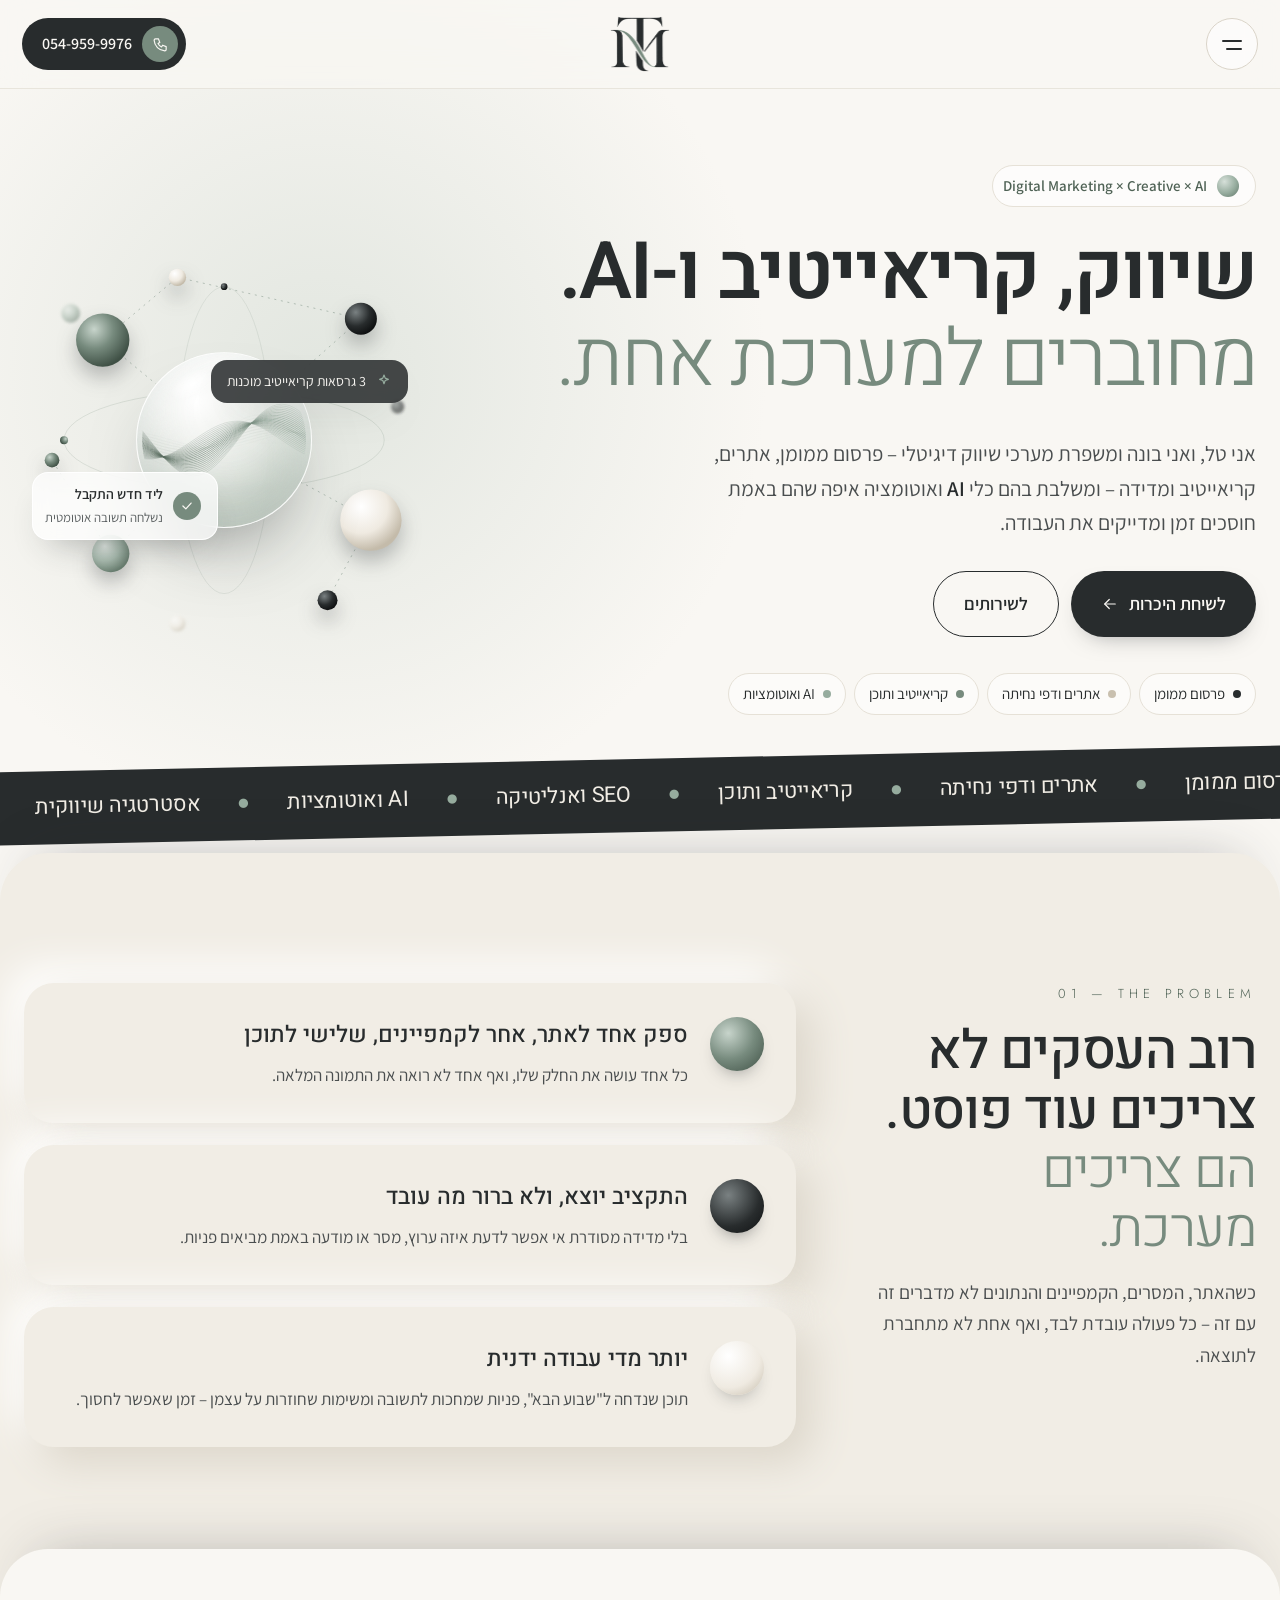
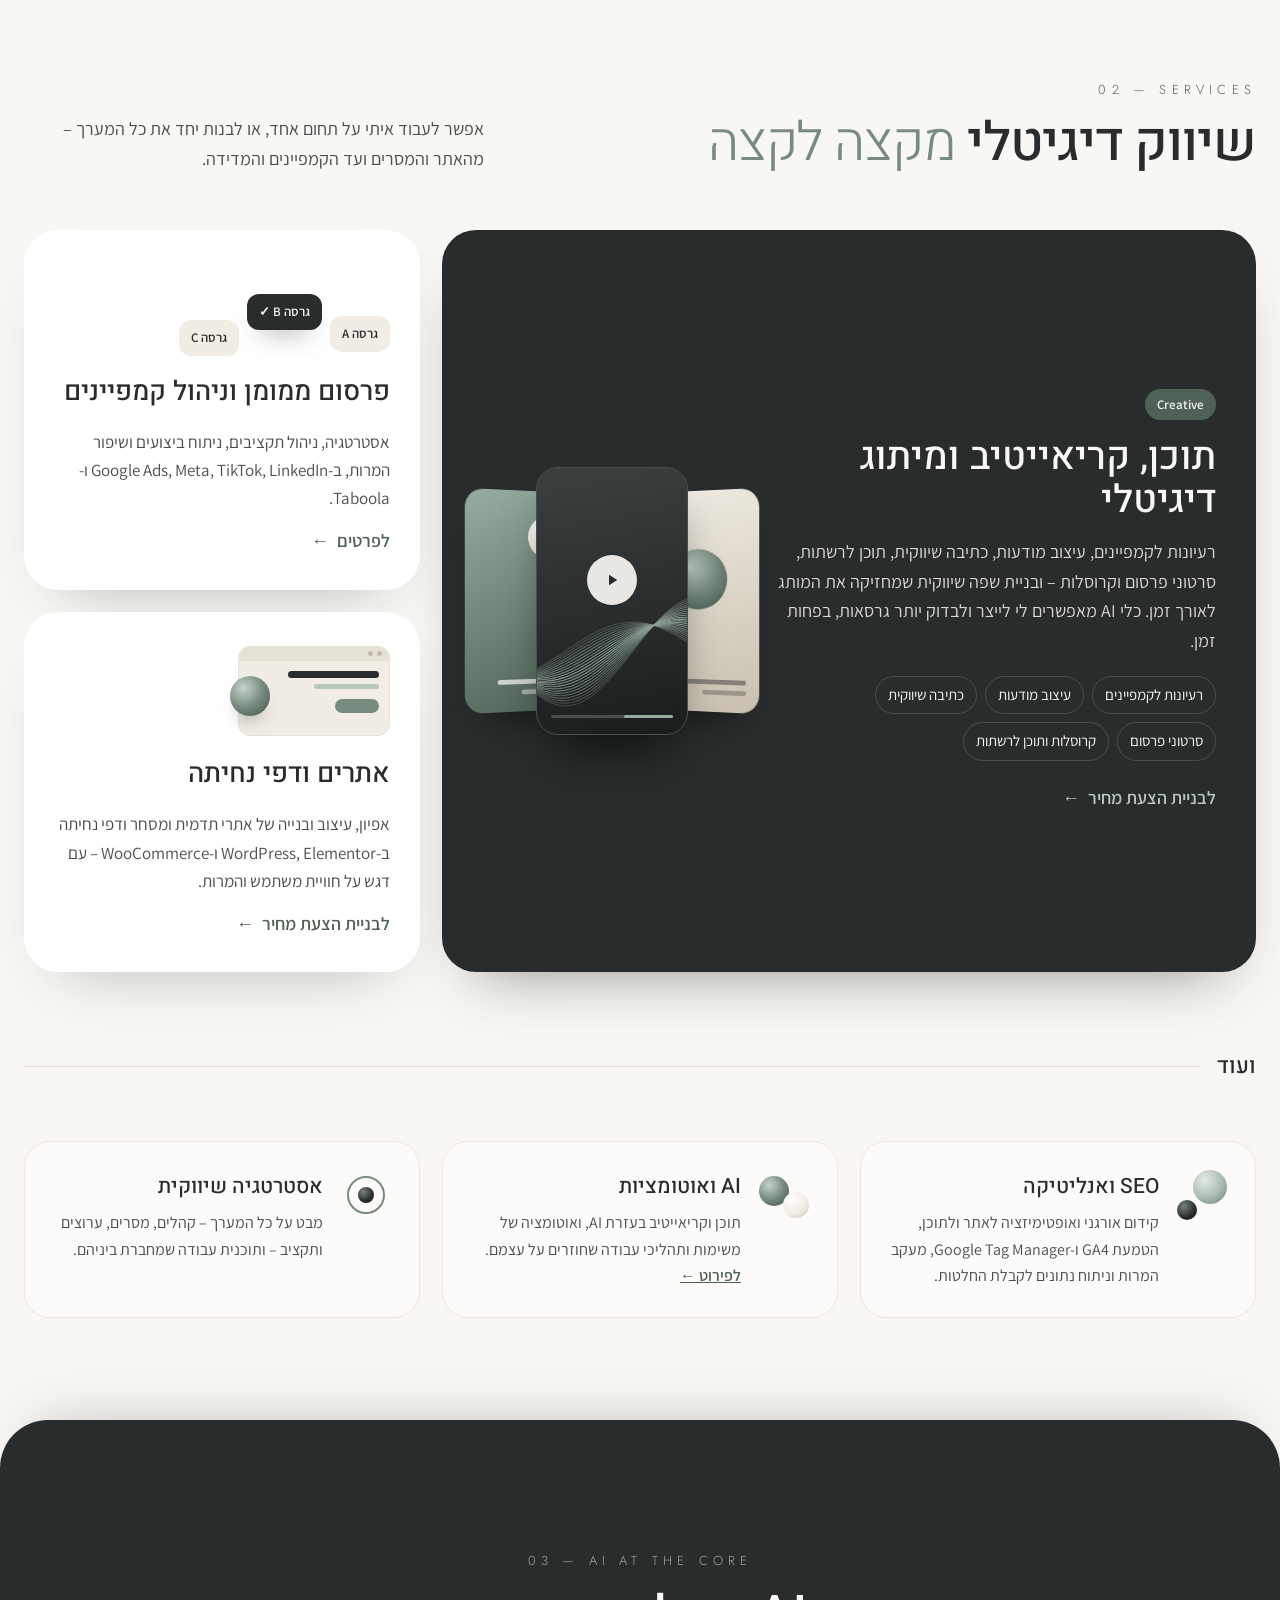
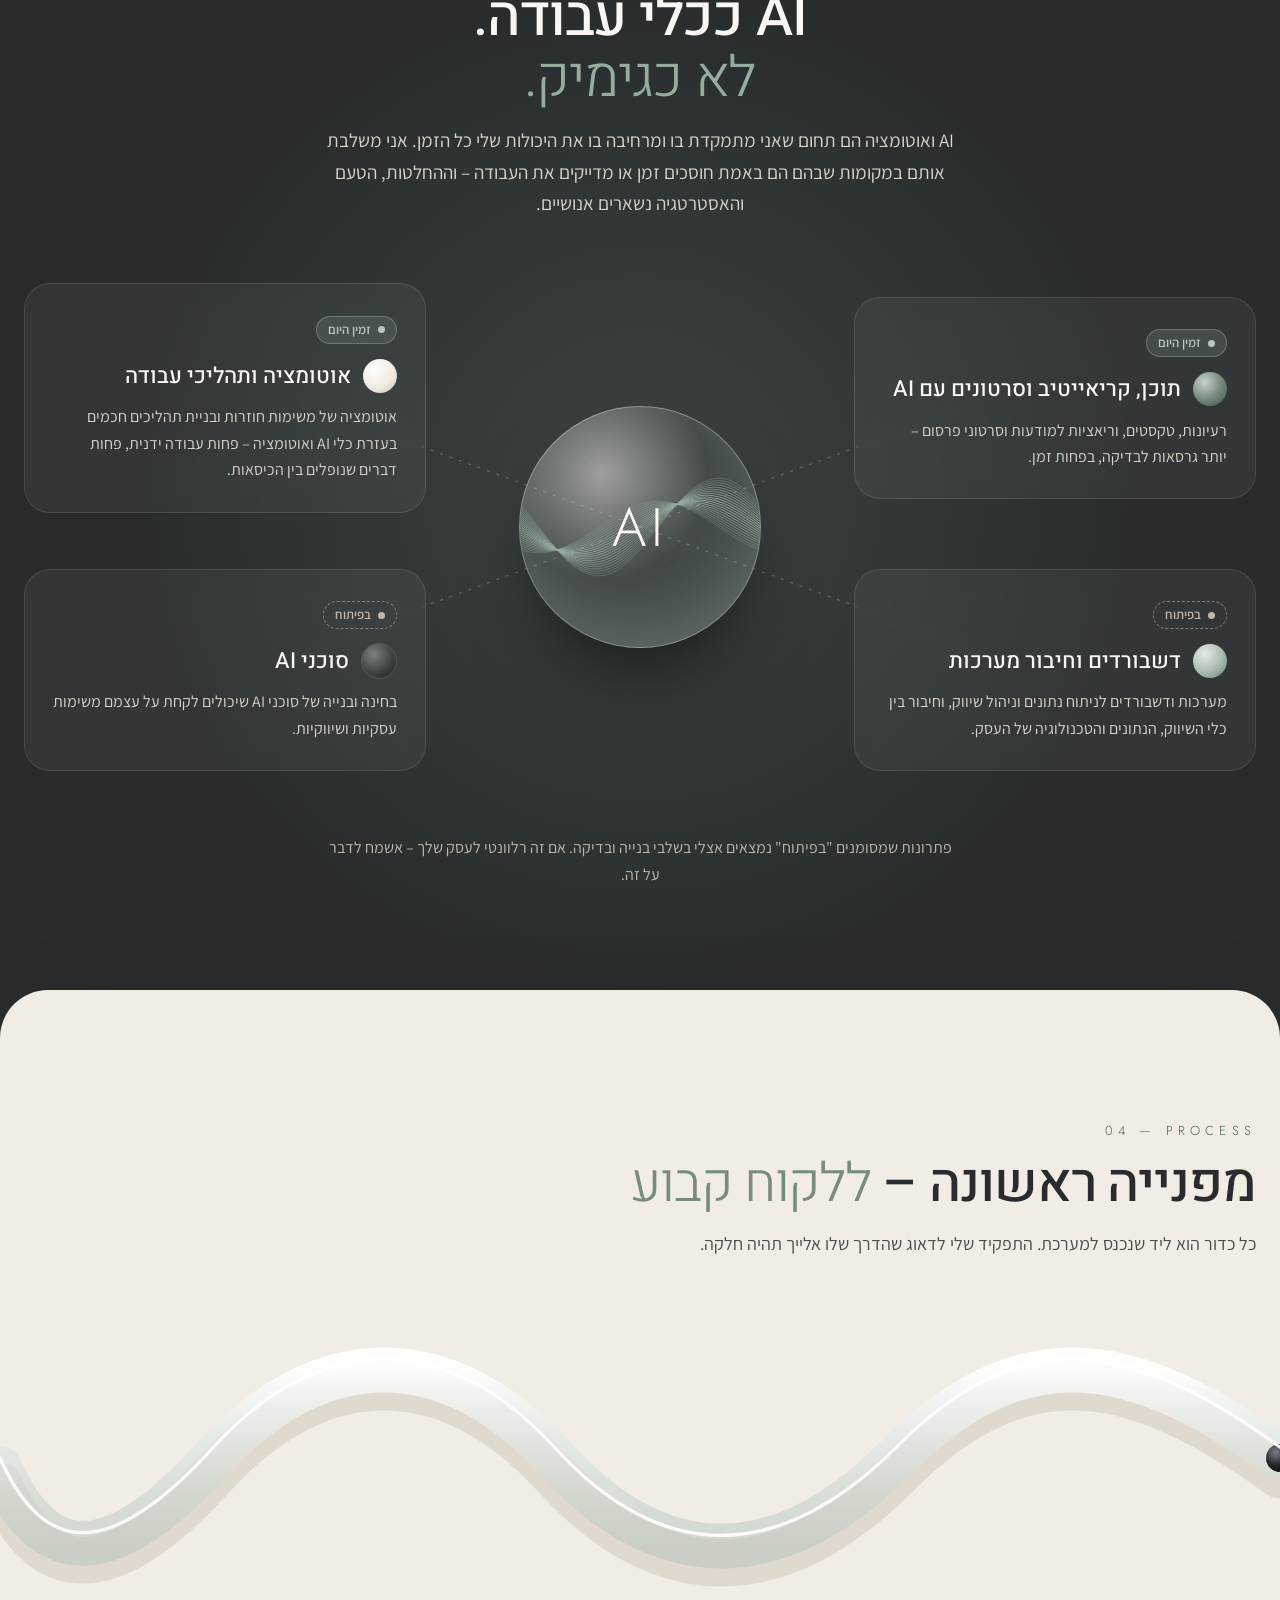
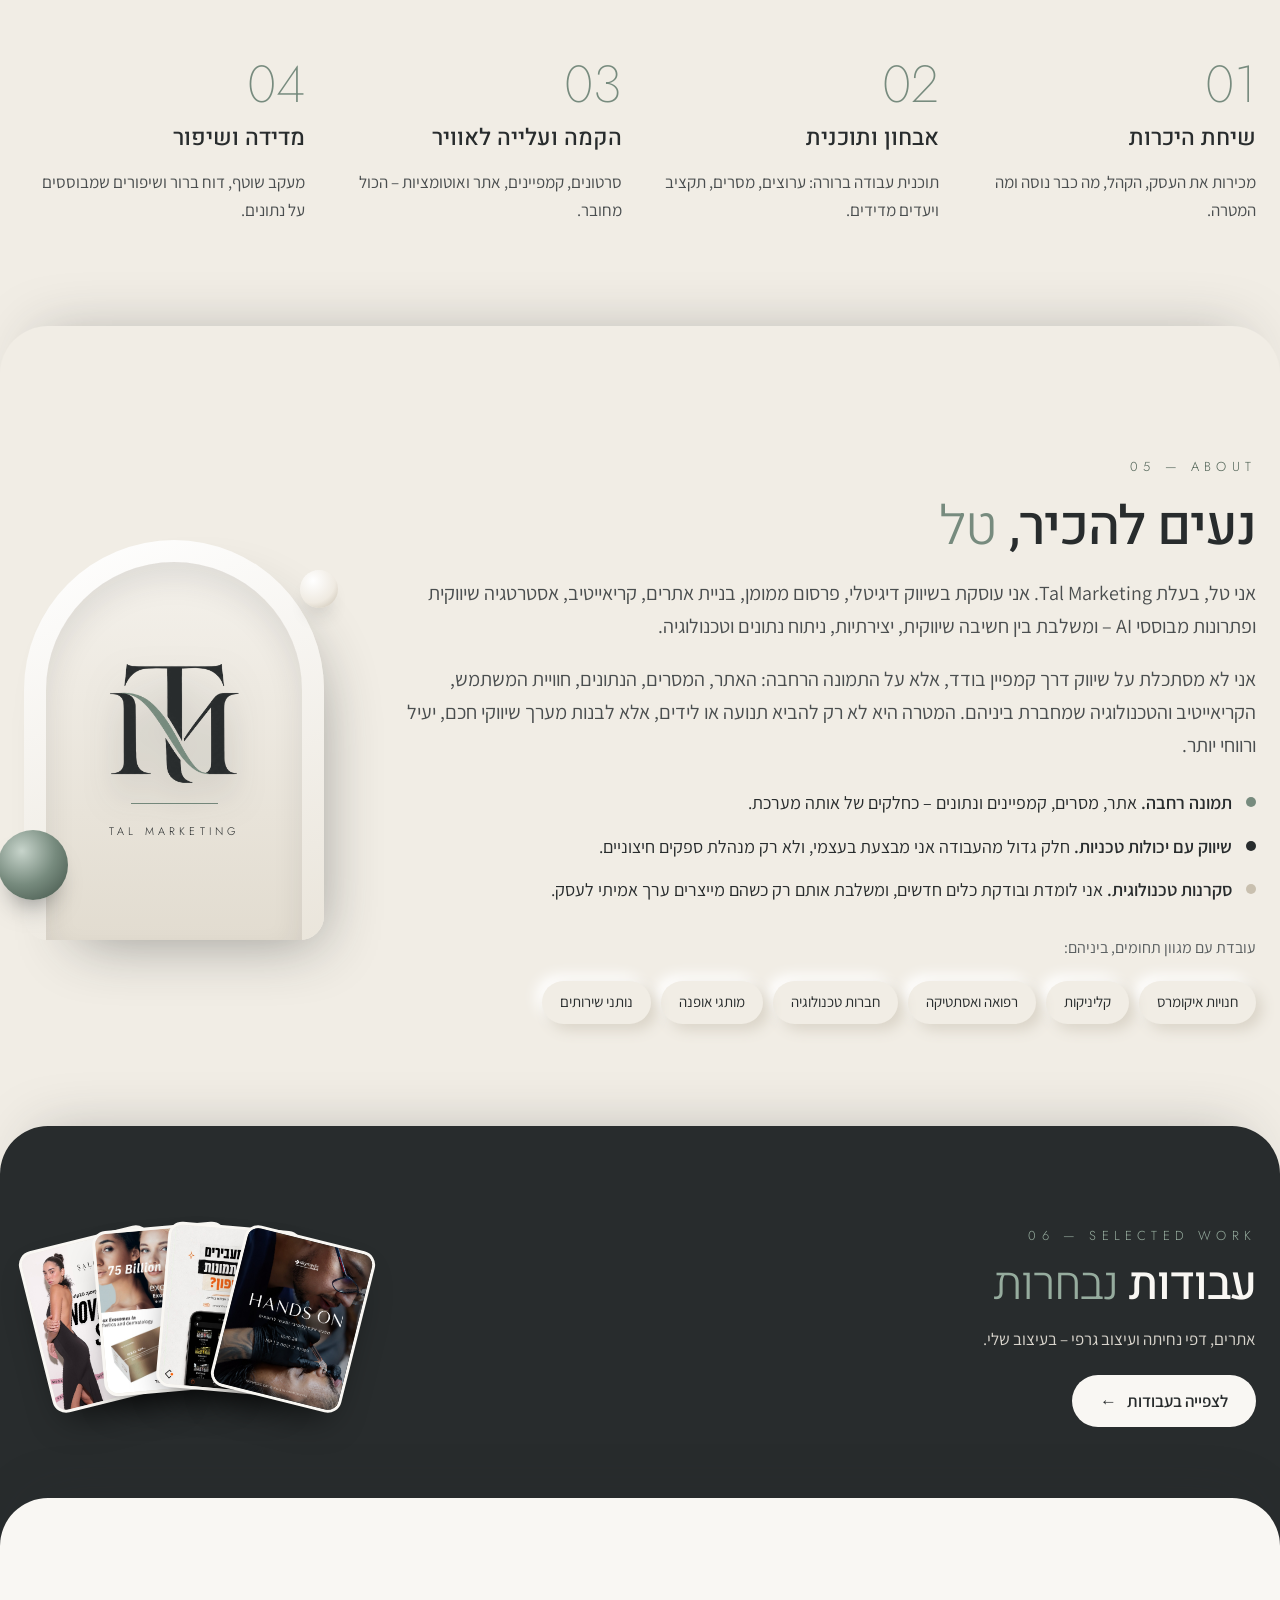
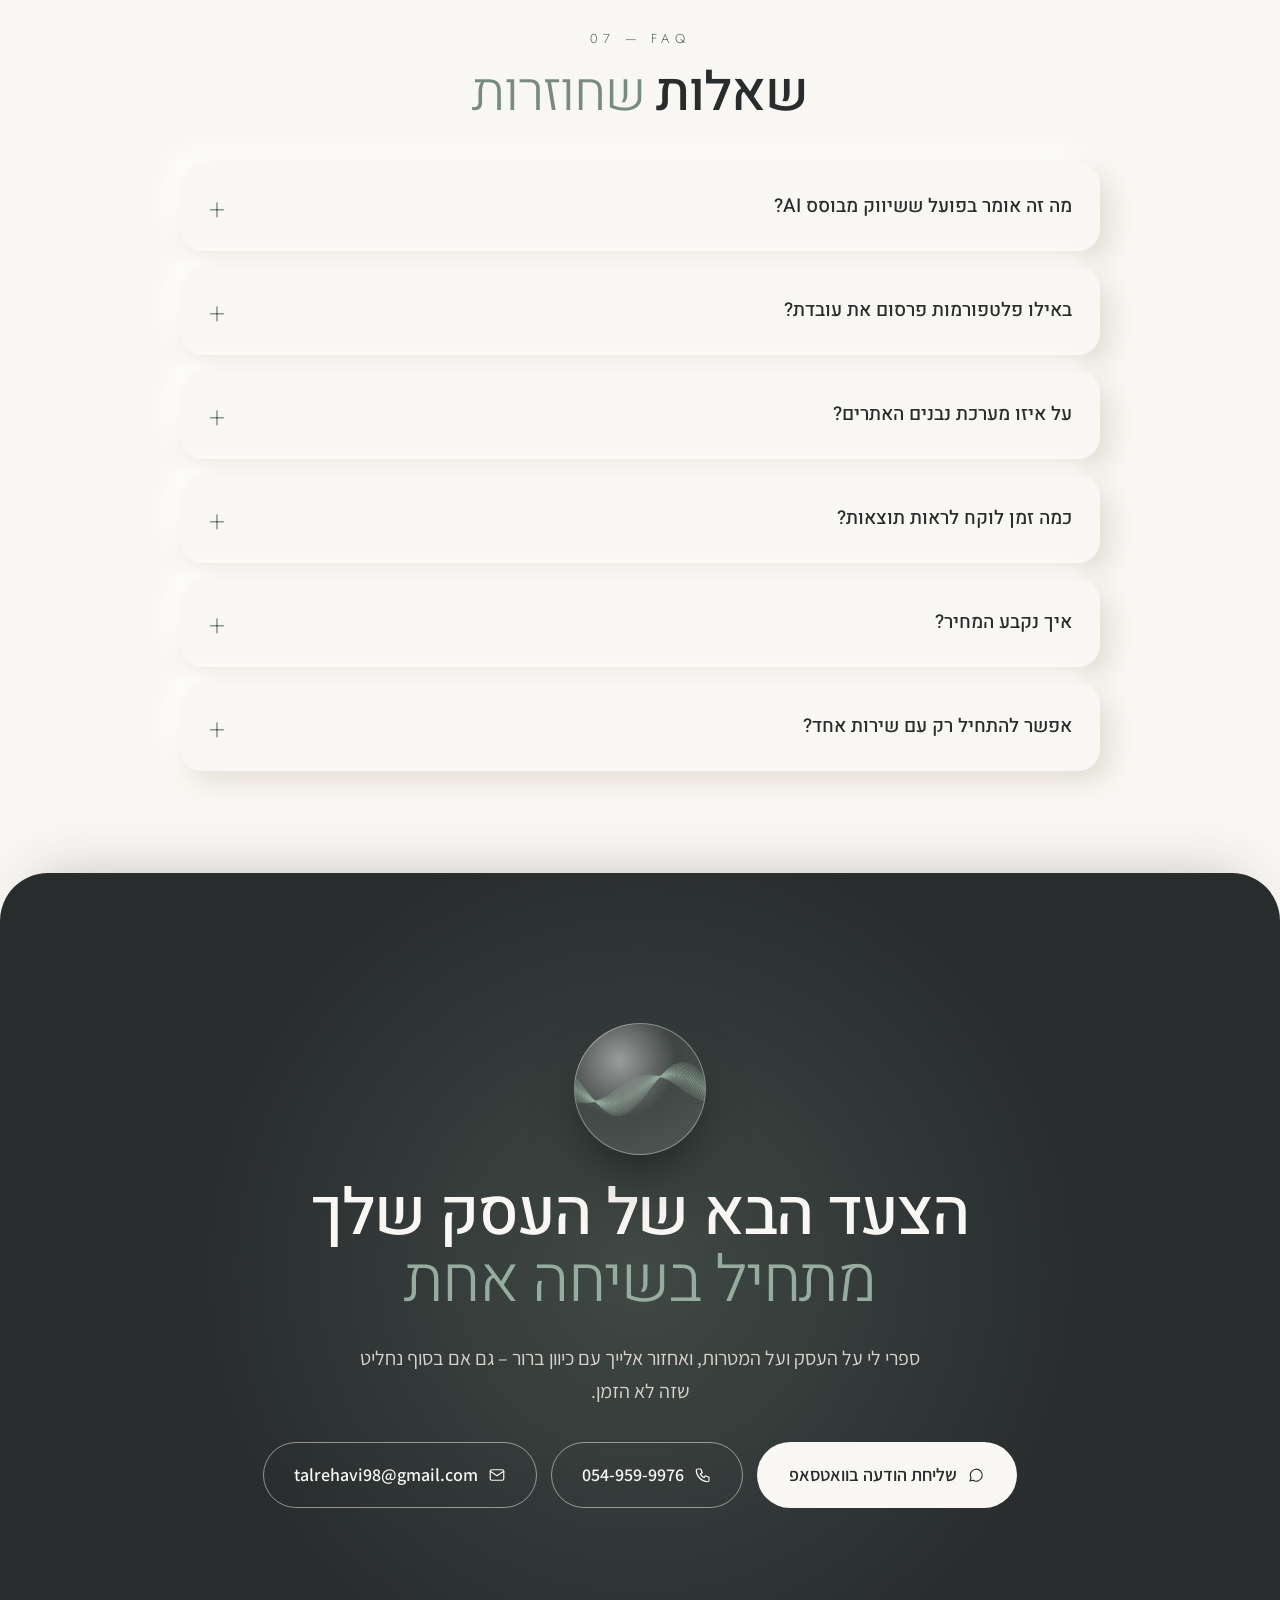
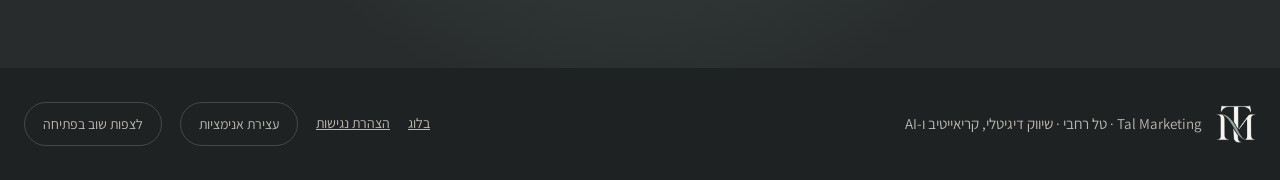
==== commit 864bbdd8: "Add blog with Markdown posts, matching the site design Posts live in content/blog/*.md; scripts/buil" ====
--- a/index.html
+++ b/index.html
@@ -65,7 +65,8 @@
 <a class="mlink" href="#work" style="--i:4"><span class="mlink-num" dir="ltr">05</span><span>עבודות</span></a>
 <a class="mlink" href="#about" style="--i:5"><span class="mlink-num" dir="ltr">06</span><span>עליי</span></a>
 <a class="mlink" href="#faq" style="--i:6"><span class="mlink-num" dir="ltr">07</span><span>שאלות</span></a>
-<a class="mlink" href="#contact" style="--i:7"><span class="mlink-num" dir="ltr">08</span><span>יצירת קשר</span></a>
+<a class="mlink" href="/blog" style="--i:7"><span class="mlink-num" dir="ltr">08</span><span>בלוג</span></a>
+<a class="mlink" href="#contact" style="--i:8"><span class="mlink-num" dir="ltr">09</span><span>יצירת קשר</span></a>
 </nav>
 <div class="menu-info" style="flex: 1 1 260px; display: flex; flex-direction: column; justify-content: flex-end; gap: 14px; font-size: 17px; transition: opacity .6s ease .5s">
 <span dir="ltr" style="font-family: 'Jost', sans-serif; font-weight: 300; font-size: 12px; letter-spacing: 0.34em; color: #4F6255; text-align: right">CONTACT</span>
@@ -485,6 +486,7 @@
 <span><span dir="ltr">Tal Marketing</span> · טל רחבי · שיווק דיגיטלי, קריאייטיב ו-AI</span>
 </div>
 <div style="display: flex; flex-wrap: wrap; align-items: center; gap: 10px 18px">
+<a href="/blog" style="color: #BDB8AF; font-size: 14px">בלוג</a>
 <a href="accessibility.html" style="color: #BDB8AF; font-size: 14px">הצהרת נגישות</a>
 <button type="button" id="motionBtn" class="foot-btn" aria-pressed="false">עצירת אנימציות</button>
 <button type="button" id="replayBtn" class="foot-btn">לצפות שוב בפתיחה</button>
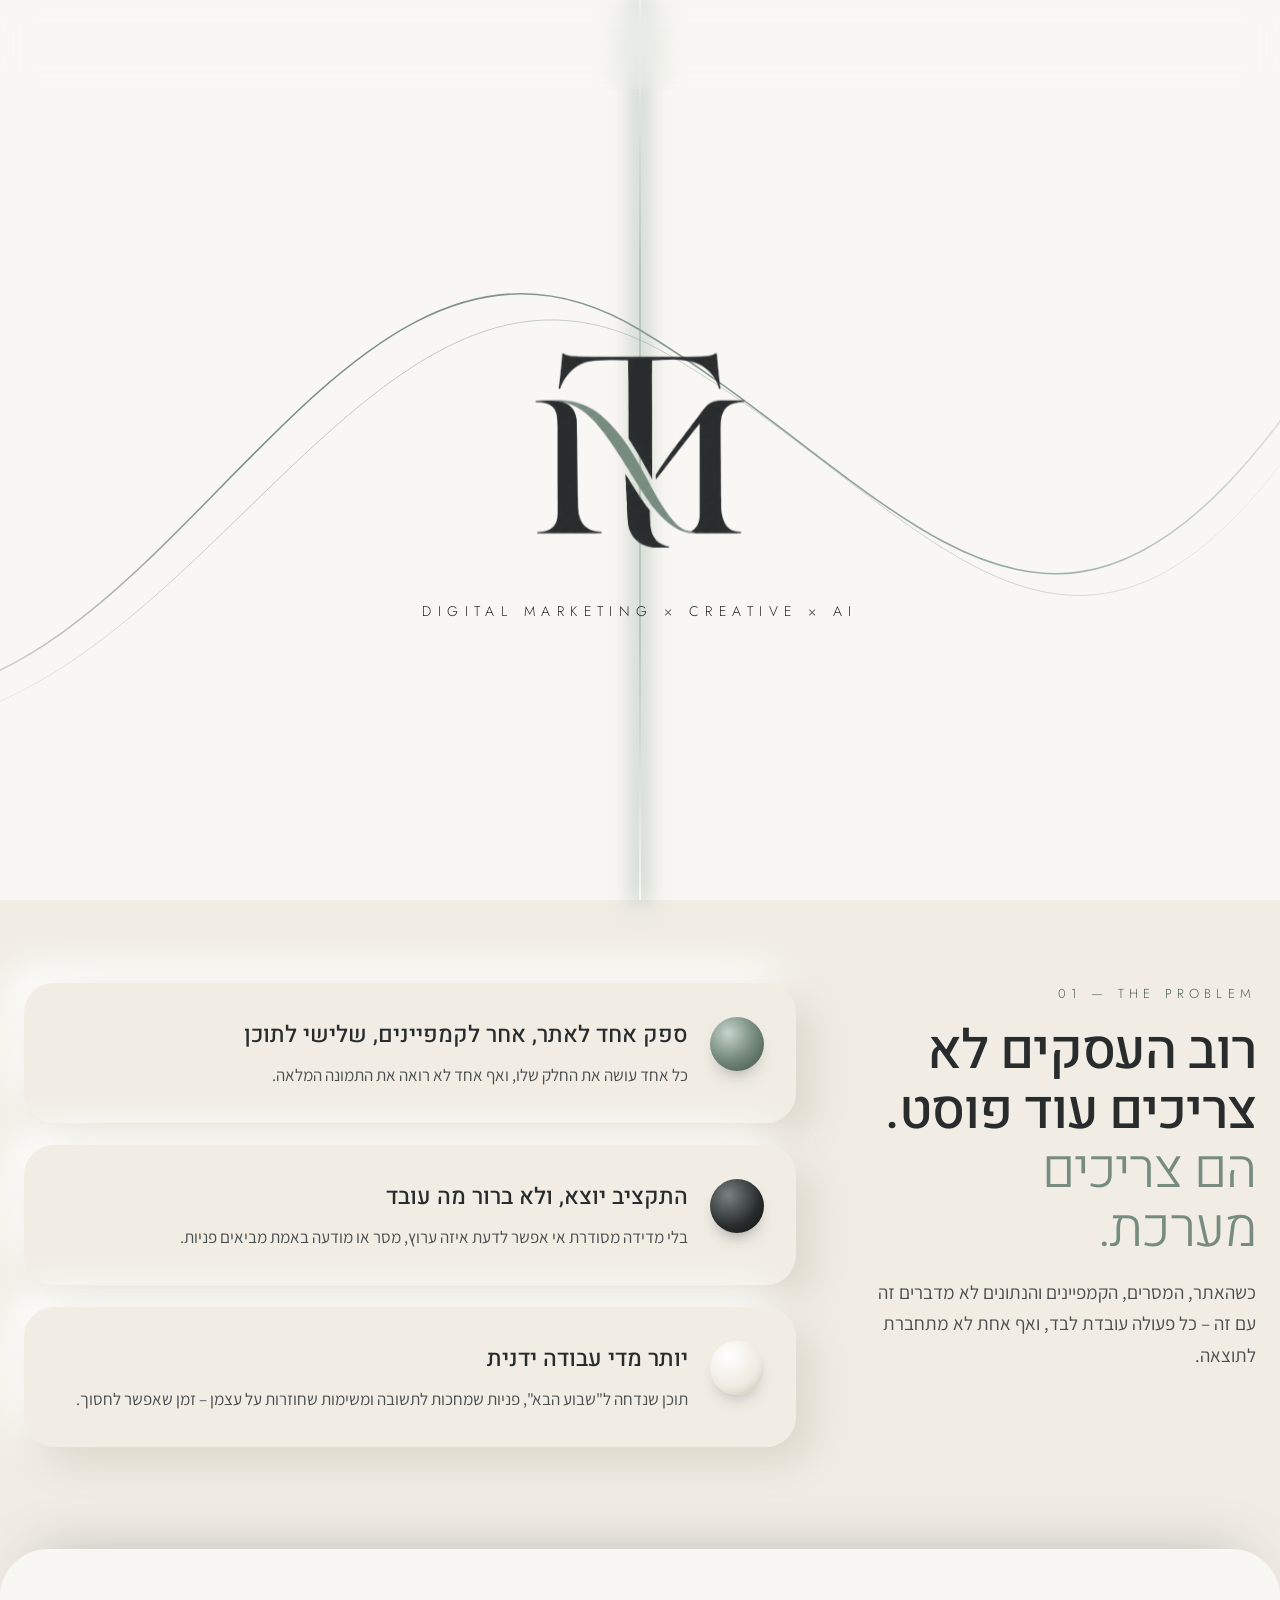
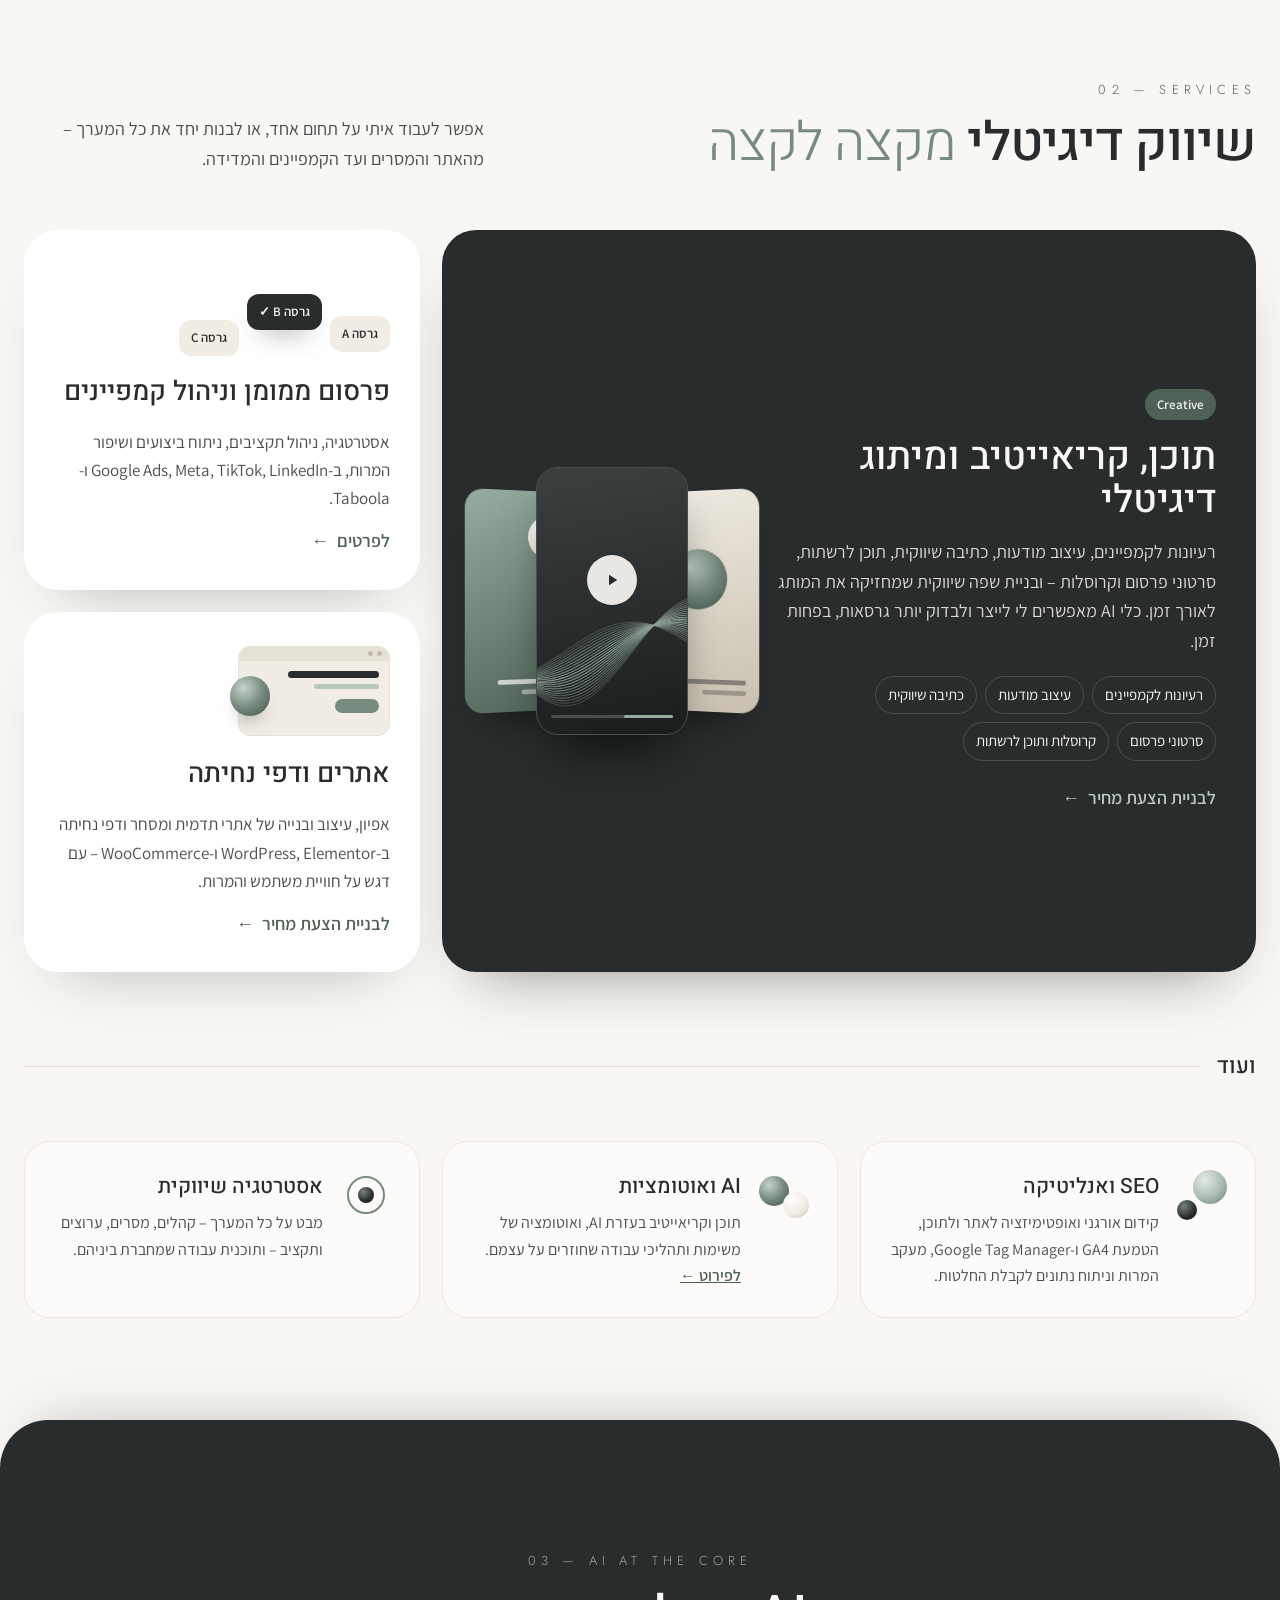
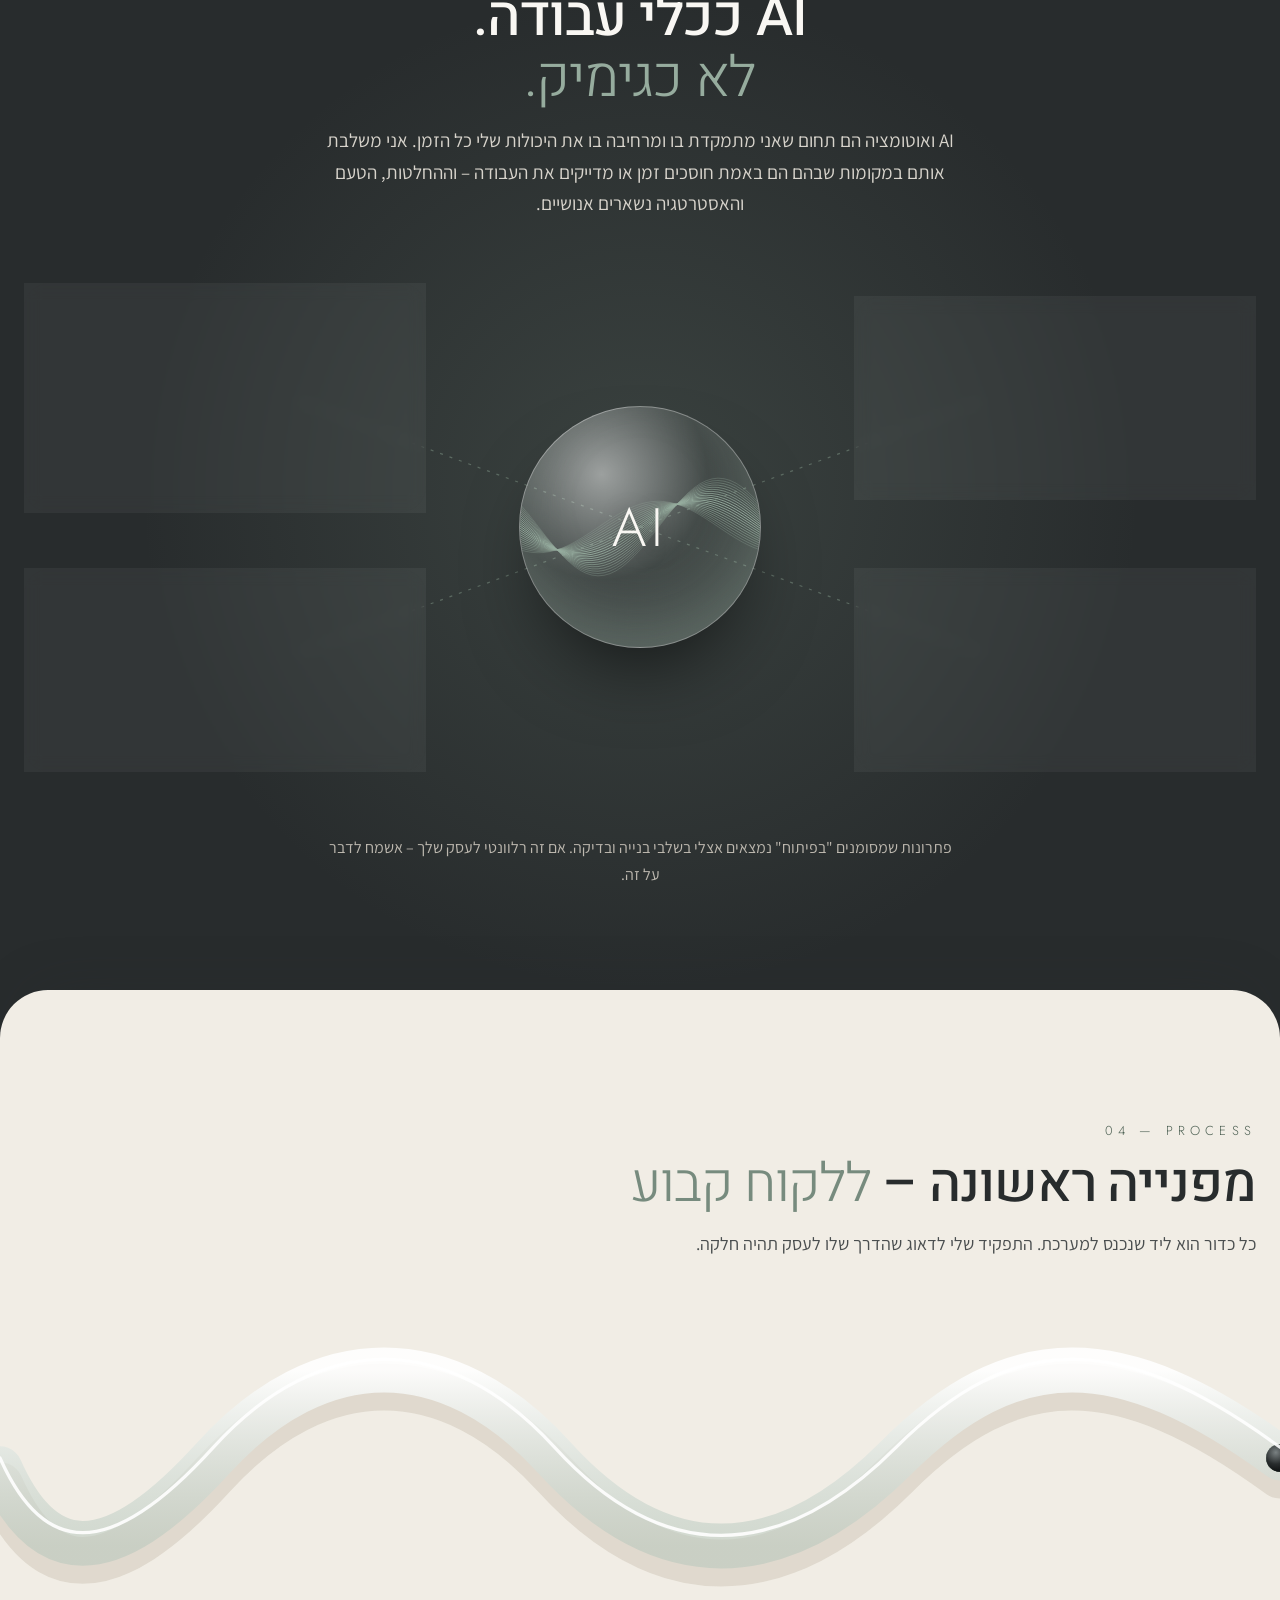
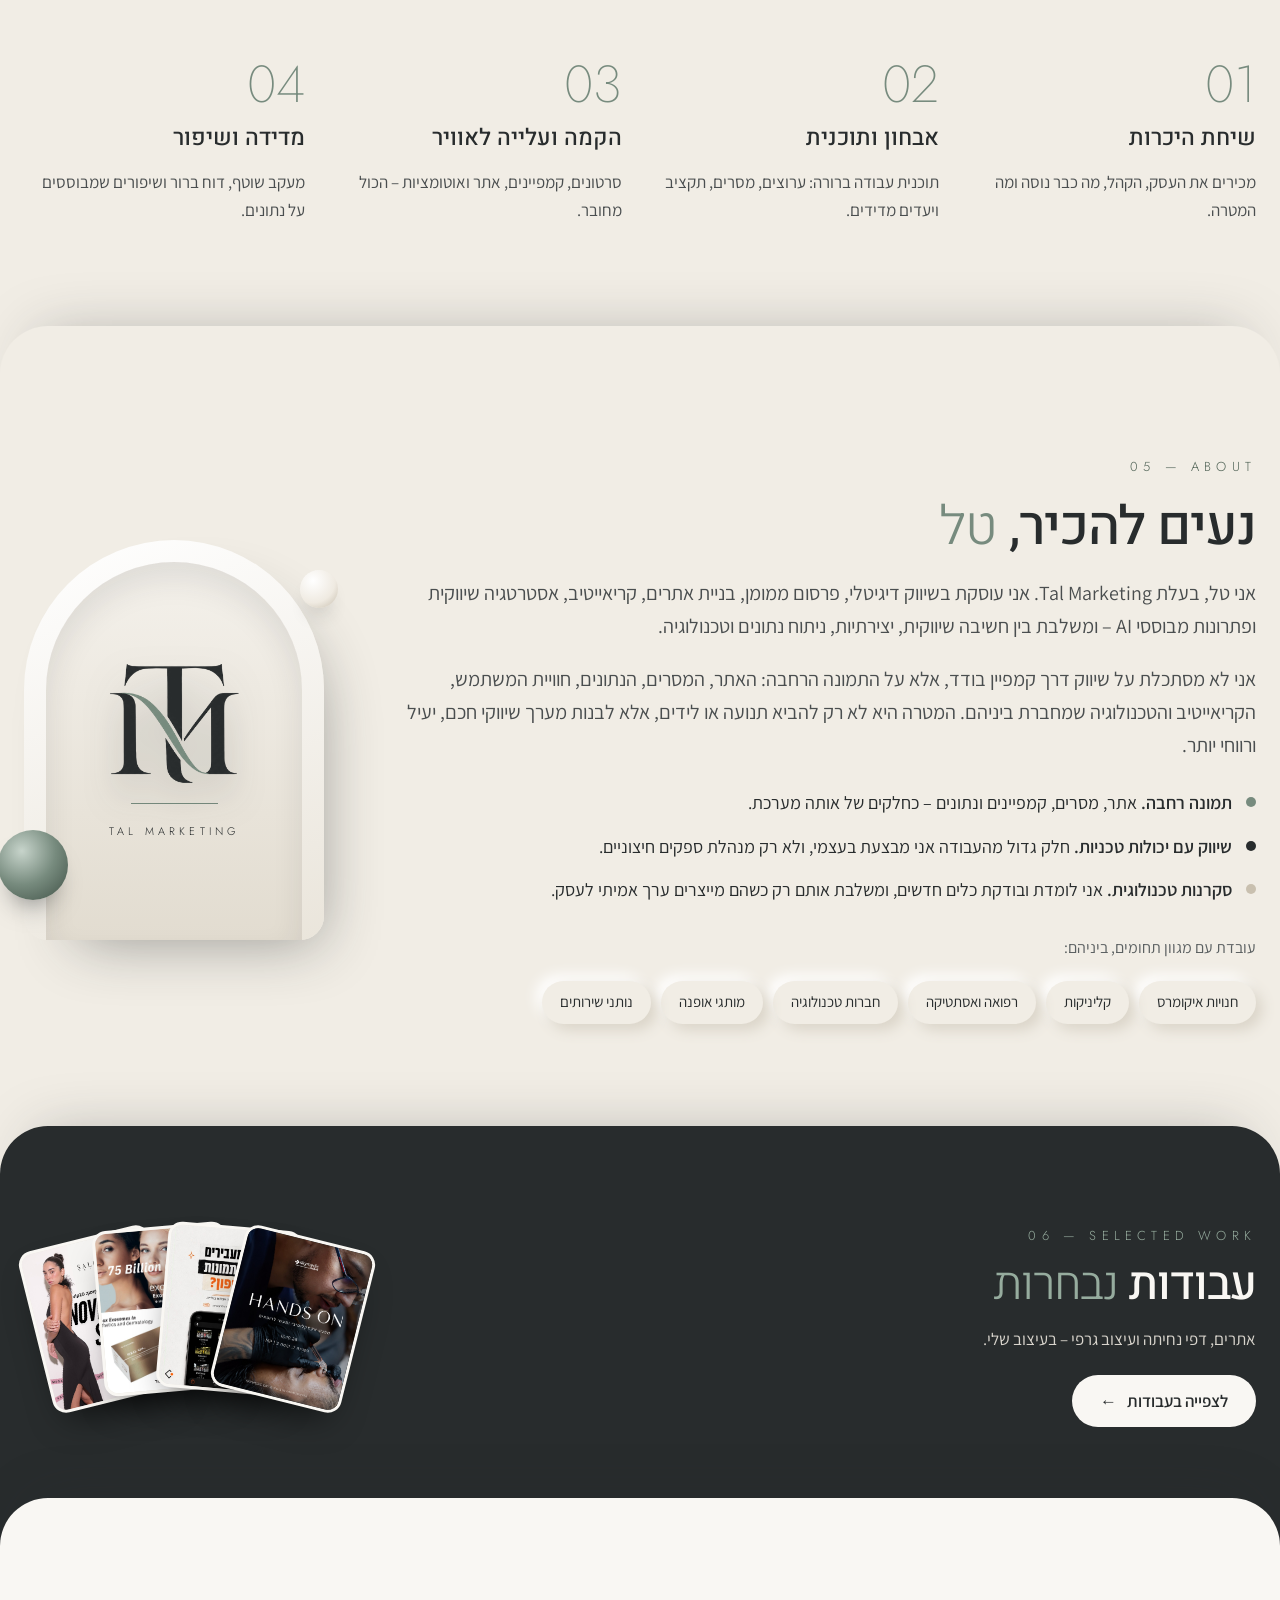
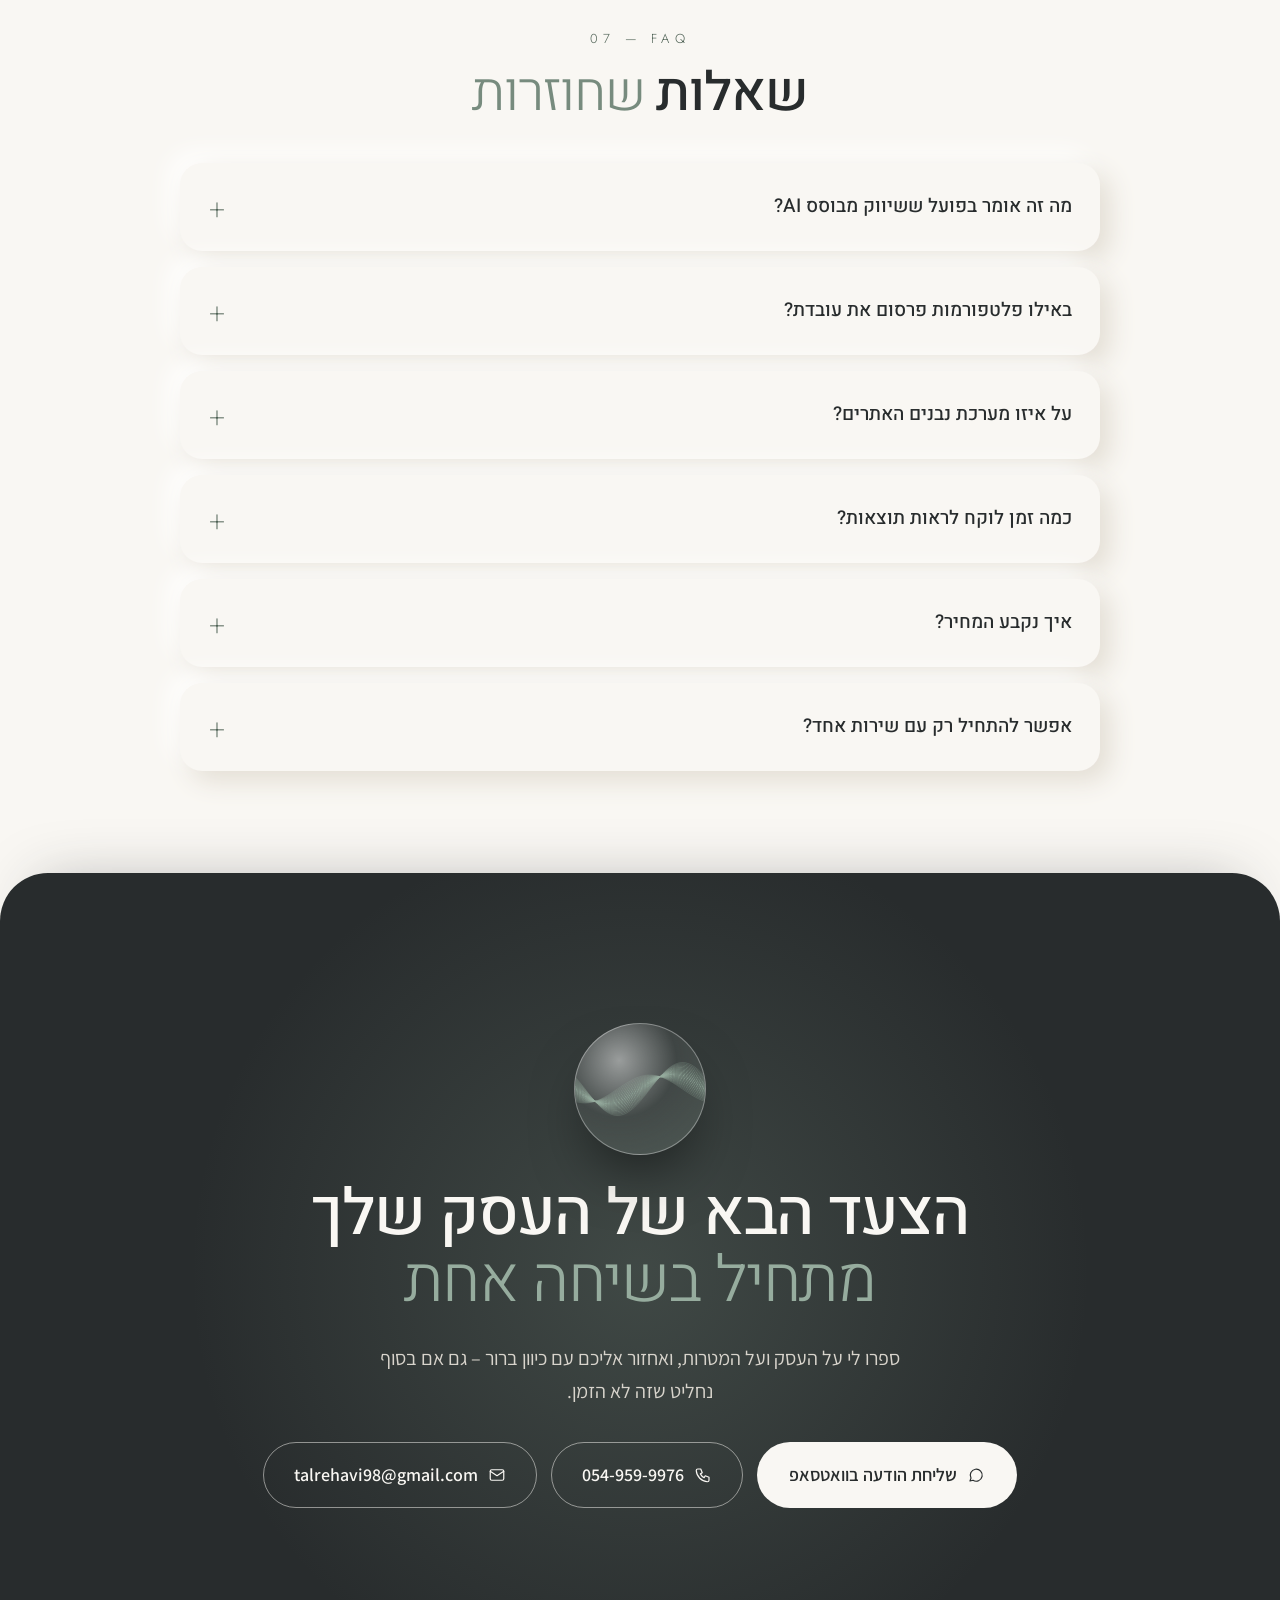
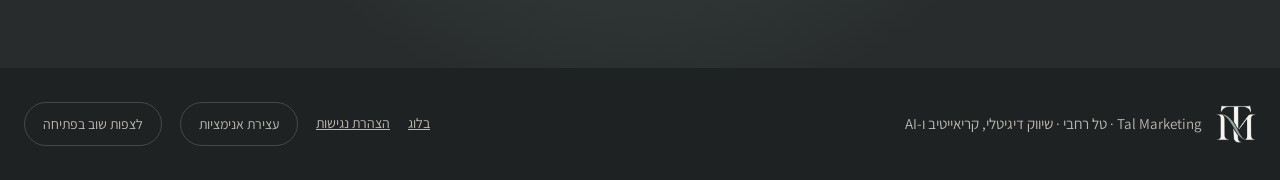
==== commit 79223966: "SEO basics, GA4-ready analytics, mobile hero and inclusive copy - Canonical, Open Graph share image " ====
--- a/index.html
+++ b/index.html
@@ -6,15 +6,30 @@
 <title>Tal Marketing – טל רחבי | שיווק דיגיטלי, קריאייטיב ו-AI</title>
 <meta name="description" content="Tal Marketing – פרסום ממומן, אתרים ודפי נחיתה, קריאייטיב, SEO ואנליטיקה, עם כלי AI ואוטומציה שמשולבים בעבודה. טל רחבי.">
 <meta name="theme-color" content="#F9F7F3">
+<link rel="canonical" href="https://talmarketing.co.il/">
+<meta name="robots" content="index, follow, max-image-preview:large">
 <meta property="og:type" content="website">
 <meta property="og:locale" content="he_IL">
 <meta property="og:title" content="Tal Marketing – שיווק דיגיטלי, קריאייטיב ו-AI">
 <meta property="og:description" content="שיווק, קריאייטיב ו-AI, מחוברים למערכת אחת. פרסום ממומן, אתרים, תוכן ומדידה – עם כלי AI ואוטומציה.">
+<meta property="og:url" content="https://talmarketing.co.il/">
+<meta property="og:site_name" content="Tal Marketing">
+<meta property="og:image" content="https://talmarketing.co.il/assets/og-image.png">
+<meta property="og:image:width" content="1200">
+<meta property="og:image:height" content="630">
+<meta property="og:image:alt" content="Tal Marketing – שיווק, קריאייטיב ו-AI">
+<meta name="twitter:card" content="summary_large_image">
 <link rel="icon" type="image/png" href="assets/logo.png">
+<link rel="apple-touch-icon" href="assets/logo.png">
+<link rel="alternate" type="application/rss+xml" title="בלוג Tal Marketing" href="/blog/rss.xml">
+<script type="application/ld+json">{"@context": "https://schema.org", "@type": "ProfessionalService", "@id": "https://talmarketing.co.il/#business", "name": "Tal Marketing – טל רחבי", "url": "https://talmarketing.co.il", "logo": "https://talmarketing.co.il/assets/logo.png", "image": "https://talmarketing.co.il/assets/og-image.png", "description": "שיווק דיגיטלי, פרסום ממומן, אתרים ודפי נחיתה, קריאייטיב, SEO ואנליטיקה, עם כלי AI ואוטומציה.", "telephone": "+972-54-959-9976", "email": "talrehavi98@gmail.com", "areaServed": "IL", "inLanguage": "he", "founder": {"@type": "Person", "name": "טל רחבי", "jobTitle": "משווקת דיגיטלית"}, "knowsAbout": ["פרסום ממומן", "Google Ads", "Meta Ads", "בניית אתרים", "דפי נחיתה", "SEO", "קריאייטיב", "AI", "אוטומציה שיווקית"]}</script>
+<script type="application/ld+json">{"@context": "https://schema.org", "@type": "WebSite", "name": "Tal Marketing", "url": "https://talmarketing.co.il", "inLanguage": "he"}</script>
+<script type="application/ld+json">{"@context": "https://schema.org", "@type": "FAQPage", "mainEntity": [{"@type": "Question", "name": "מה זה אומר בפועל ששיווק מבוסס AI?", "acceptedAnswer": {"@type": "Answer", "text": "אני משתמשת בכלי AI כדי לייצר רעיונות, תסריטים וגרסאות קריאייטיב, לנתח נתונים ולהקים אוטומציות. ההחלטות, הטעם והאסטרטגיה – נשארים אנושיים."}}, {"@type": "Question", "name": "באילו פלטפורמות פרסום את עובדת?", "acceptedAnswer": {"@type": "Answer", "text": "Google Ads, Meta (פייסבוק ואינסטגרם), TikTok, LinkedIn ו-Taboola. הבחירה בערוצים נעשית לפי הקהל, המוצר והמטרה של העסק."}}, {"@type": "Question", "name": "על איזו מערכת נבנים האתרים?", "acceptedAnswer": {"@type": "Answer", "text": "WordPress עם Elementor, ו-WooCommerce לחנויות אונליין – אתרי תדמית, אתרי מסחר ודפי נחיתה, עם דגש על חוויית משתמש והמרות."}}, {"@type": "Question", "name": "כמה זמן לוקח לראות תוצאות?", "acceptedAnswer": {"@type": "Answer", "text": "בקידום ממומן רואים פניות ראשונות כבר בשבועות הראשונים, ואז משפרים. קידום אורגני הוא השקעה לטווח ארוך יותר. בשיחה נגדיר ציפיות ברורות לפי העסק שלך."}}, {"@type": "Question", "name": "איך נקבע המחיר?", "acceptedAnswer": {"@type": "Answer", "text": "לפי השירות וההיקף – כמה סרטונים בחודש, איזה אתר, אילו ערוצי פרסום. אחרי שיחת ההיכרות תקבלו הצעה מסודרת ושקופה."}}, {"@type": "Question", "name": "אפשר להתחיל רק עם שירות אחד?", "acceptedAnswer": {"@type": "Answer", "text": "כן. אפשר להתחיל מסרטונים, מדף נחיתה או מקמפיין – ולהרחיב כשרואים שזה עובד."}}]}</script>
 <link rel="preconnect" href="https://fonts.googleapis.com">
 <link rel="preconnect" href="https://fonts.gstatic.com" crossorigin>
 <link href="https://fonts.googleapis.com/css2?family=Assistant:wght@300;400;600;700&amp;family=Heebo:wght@300;400;500;600&amp;family=Jost:wght@200;300;400&amp;display=swap" rel="stylesheet">
 <link rel="stylesheet" href="styles.css">
+<script src="/analytics.js" async></script>
 <script src="intro.js"></script>
 <script src="script.js" defer></script>
 </head>
@@ -88,7 +103,7 @@
 <span dir="ltr">Digital Marketing × Creative × AI</span>
 </div>
 <h1 style="margin: 0; font-family: 'Heebo', sans-serif; font-weight: 600; font-size: clamp(46px, 6.2vw, 92px); line-height: 1.02; letter-spacing: -0.025em">
-<span style="display: block; overflow: hidden; padding-bottom: 6px"><span class="h1-line" style="display: block; transition: transform 1.3s cubic-bezier(.2,.8,.2,1) 1.3s">שיווק, קריאייטיב ו-AI.</span></span>
+<span style="display: block; overflow: hidden; padding-bottom: 6px"><span class="h1-line" style="display: block; transition: transform 1.3s cubic-bezier(.2,.8,.2,1) 1.3s">שיווק, קריאייטיב <span style="white-space: nowrap">ו-AI.</span></span></span>
 <span style="display: block; overflow: hidden; padding-bottom: 10px"><span class="h1-line" style="display: block; font-weight: 300; color: #778B7E; transition: transform 1.3s cubic-bezier(.2,.8,.2,1) 1.45s">מחוברים למערכת אחת.</span></span>
 </h1>
 <p class="hero-in" style="margin: 0; font-size: 21px; line-height: 1.65; color: #4A4E4F; max-width: 580px; transition: opacity 1s ease 1.65s, transform 1.3s cubic-bezier(.2,.7,.2,1) 1.65s">אני טל, ואני בונה ומשפרת מערכי שיווק דיגיטלי – פרסום ממומן, אתרים, קריאייטיב ומדידה – ומשלבת בהם כלי <b style="font-weight: 600; color: #282C2D">AI</b> ואוטומציה איפה שהם באמת חוסכים זמן ומדייקים את העבודה.</p>
@@ -353,7 +368,7 @@
 <div class="rv" style="display: flex; flex-direction: column; gap: 14px">
 <span dir="ltr" style="font-family: 'Jost', sans-serif; font-weight: 300; font-size: 13px; letter-spacing: 0.4em; color: #4F6255; text-align: right">04 — PROCESS</span>
 <h2 id="process-h" style="margin: 0; font-family: 'Heebo', sans-serif; font-weight: 500; font-size: clamp(36px, 4.2vw, 56px); line-height: 1.1; letter-spacing: -0.02em">מפנייה ראשונה – <span style="font-weight: 300; color: #778B7E">ללקוח קבוע</span></h2>
-<p style="margin: 0; color: #4A4E4F; max-width: 560px">כל כדור הוא ליד שנכנס למערכת. התפקיד שלי לדאוג שהדרך שלו אלייך תהיה חלקה.</p>
+<p style="margin: 0; color: #4A4E4F; max-width: 560px">כל כדור הוא ליד שנכנס למערכת. התפקיד שלי לדאוג שהדרך שלו לעסק תהיה חלקה.</p>
 </div>
 <svg aria-hidden="true" viewBox="0 0 1200 300" style="width: 100vw; max-width: none; margin: 0 calc(50% - 50vw); height: auto; overflow: visible">
 <defs>
@@ -370,7 +385,7 @@
 <path class="tube" d="M1200 140 C 1050 30, 950 30, 840 140 S 620 250, 520 140 S 300 30, 200 140 S 40 240, 0 150" fill="none" stroke="#FFFFFF" stroke-opacity=".9" stroke-width="3" stroke-linecap="round"></path>
 </svg>
 <div style="display: grid; grid-template-columns: repeat(auto-fit, minmax(220px, 1fr)); gap: 36px">
-<div class="rv" style="display: flex; flex-direction: column; gap: 10px"><span style="font-family: 'Jost', sans-serif; font-weight: 200; font-size: 52px; line-height: 1; color: #778B7E">01</span><h3 style="margin: 0; font-family: 'Heebo', sans-serif; font-weight: 500; font-size: 23px">שיחת היכרות</h3><p style="margin: 0; font-size: 17px; color: #4A4E4F">מכירות את העסק, הקהל, מה כבר נוסה ומה המטרה.</p></div>
+<div class="rv" style="display: flex; flex-direction: column; gap: 10px"><span style="font-family: 'Jost', sans-serif; font-weight: 200; font-size: 52px; line-height: 1; color: #778B7E">01</span><h3 style="margin: 0; font-family: 'Heebo', sans-serif; font-weight: 500; font-size: 23px">שיחת היכרות</h3><p style="margin: 0; font-size: 17px; color: #4A4E4F">מכירים את העסק, הקהל, מה כבר נוסה ומה המטרה.</p></div>
 <div class="rv rv2" style="display: flex; flex-direction: column; gap: 10px"><span style="font-family: 'Jost', sans-serif; font-weight: 200; font-size: 52px; line-height: 1; color: #778B7E">02</span><h3 style="margin: 0; font-family: 'Heebo', sans-serif; font-weight: 500; font-size: 23px">אבחון ותוכנית</h3><p style="margin: 0; font-size: 17px; color: #4A4E4F">תוכנית עבודה ברורה: ערוצים, מסרים, תקציב ויעדים מדידים.</p></div>
 <div class="rv rv3" style="display: flex; flex-direction: column; gap: 10px"><span style="font-family: 'Jost', sans-serif; font-weight: 200; font-size: 52px; line-height: 1; color: #778B7E">03</span><h3 style="margin: 0; font-family: 'Heebo', sans-serif; font-weight: 500; font-size: 23px">הקמה ועלייה לאוויר</h3><p style="margin: 0; font-size: 17px; color: #4A4E4F">סרטונים, קמפיינים, אתר ואוטומציות – הכול מחובר.</p></div>
 <div class="rv rv3" style="display: flex; flex-direction: column; gap: 10px"><span style="font-family: 'Jost', sans-serif; font-weight: 200; font-size: 52px; line-height: 1; color: #778B7E">04</span><h3 style="margin: 0; font-family: 'Heebo', sans-serif; font-weight: 500; font-size: 23px">מדידה ושיפור</h3><p style="margin: 0; font-size: 17px; color: #4A4E4F">מעקב שוטף, דוח ברור ושיפורים שמבוססים על נתונים.</p></div>
@@ -452,7 +467,7 @@
 </details>
 <details class="rv rv2" style="background: #F9F7F3; border-radius: 22px; padding: 22px 28px; box-shadow: 10px 10px 26px #E3DED4, -10px -10px 26px #FFFFFF">
 <summary style="display: flex; justify-content: space-between; align-items: center; gap: 20px; font-family: 'Heebo', sans-serif; font-size: 19px; font-weight: 500; min-height: 44px">איך נקבע המחיר?<span class="plus" aria-hidden="true" style="font-family: 'Jost', sans-serif; font-weight: 200; font-size: 32px; color: #4F6255; line-height: 1">+</span></summary>
-<p style="margin: 12px 0 0; color: #4A4E4F">לפי השירות וההיקף – כמה סרטונים בחודש, איזה אתר, אילו ערוצי פרסום. אחרי שיחת ההיכרות תקבלי הצעה מסודרת ושקופה.</p>
+<p style="margin: 12px 0 0; color: #4A4E4F">לפי השירות וההיקף – כמה סרטונים בחודש, איזה אתר, אילו ערוצי פרסום. אחרי שיחת ההיכרות תקבלו הצעה מסודרת ושקופה.</p>
 </details>
 <details class="rv rv3" style="background: #F9F7F3; border-radius: 22px; padding: 22px 28px; box-shadow: 10px 10px 26px #E3DED4, -10px -10px 26px #FFFFFF">
 <summary style="display: flex; justify-content: space-between; align-items: center; gap: 20px; font-family: 'Heebo', sans-serif; font-size: 19px; font-weight: 500; min-height: 44px">אפשר להתחיל רק עם שירות אחד?<span class="plus" aria-hidden="true" style="font-family: 'Jost', sans-serif; font-weight: 200; font-size: 32px; color: #4F6255; line-height: 1">+</span></summary>
@@ -469,7 +484,7 @@
 <svg viewBox="0 0 400 400" style="width: 100%; height: 100%"><g class="wave" data-ribbon="1" data-stroke="#96AC9E" data-width="2.5"></g></svg>
 </div></div>
 <h2 id="contact-h" class="rv" style="margin: 0; font-family: 'Heebo', sans-serif; font-weight: 500; font-size: clamp(40px, 5vw, 68px); line-height: 1.06; letter-spacing: -0.02em; max-width: 880px">הצעד הבא של העסק שלך<br><span style="font-weight: 300; color: #96AC9E">מתחיל בשיחה אחת</span></h2>
-<p class="rv rv2" style="margin: 0; font-size: 20px; color: #D8D4CC; max-width: 560px">ספרי לי על העסק ועל המטרות, ואחזור אלייך עם כיוון ברור – גם אם בסוף נחליט שזה לא הזמן.</p>
+<p class="rv rv2" style="margin: 0; font-size: 20px; color: #D8D4CC; max-width: 560px">ספרו לי על העסק ועל המטרות, ואחזור אליכם עם כיוון ברור – גם אם בסוף נחליט שזה לא הזמן.</p>
 <div class="rv rv3" style="display: flex; flex-wrap: wrap; justify-content: center; gap: 14px; margin-top: 8px">
 <a class="btn-solid" href="https://wa.me/972549599976" style="text-decoration: none; background: #F9F7F3; color: #282C2D; padding: 17px 32px; border-radius: 999px; font-size: 18px; font-weight: 600; display: inline-flex; gap: 10px; align-items: center"><svg aria-hidden="true" width="18" height="18" viewBox="0 0 24 24" fill="none" stroke="currentColor" stroke-width="1.6" stroke-linecap="round" stroke-linejoin="round"><path d="M4 20l1.3-3.9A8 8 0 1 1 8 19z"></path></svg>שליחת הודעה בוואטסאפ</a>
 <a class="btn-ghost" href="tel:0549599976" style="text-decoration: none; color: #F9F7F3; border: 1px solid rgba(249,247,243,.5); padding: 17px 30px; border-radius: 999px; font-size: 18px; font-weight: 600; display: inline-flex; gap: 10px; align-items: center"><svg aria-hidden="true" width="18" height="18" viewBox="0 0 24 24" fill="none" stroke="currentColor" stroke-width="1.6" stroke-linecap="round" stroke-linejoin="round"><path d="M5 4h4l2 5-2.5 1.5a11 11 0 0 0 5 5L15 13l5 2v4a2 2 0 0 1-2 2A16 16 0 0 1 3 6a2 2 0 0 1 2-2"></path></svg><span dir="ltr">054-959-9976</span></a>
--- a/styles.css
+++ b/styles.css
@@ -59,7 +59,7 @@
 .aigrid{display:grid;grid-template-columns:minmax(0,1fr) 300px minmax(0,1fr);gap:56px 64px;align-items:center;position:relative}
 .ai1{grid-column:1;grid-row:1}.ai2{grid-column:3;grid-row:1}.ai3{grid-column:1;grid-row:2}.ai4{grid-column:3;grid-row:2}.ainuc{grid-column:2;grid-row:1 / span 2}
 @media (max-width:900px){.bento{grid-template-columns:1fr}.span4,.span2{grid-column:auto;grid-row:auto}.aigrid{grid-template-columns:1fr;gap:28px}.ai1,.ai2,.ai3,.ai4,.ainuc{grid-column:auto;grid-row:auto}.ainuc{order:-1}.aibonds{display:none}}
-@media (max-width:820px){.hero-vis{order:-1}}
+@media (max-width:820px){.hero-vis{max-width:340px;margin:-10px auto 0}.hero-vis .mol{width:min(340px,80vw) !important}}
 @media (max-width:640px){.hide-sm{display:none !important}.sec{border-radius:28px 28px 0 0;margin-top:-28px}}
 
 /* Scroll-driven reveals (browsers that support animation-timeline) */
@@ -165,3 +165,12 @@
 /* Same as reduced motion, toggled by the "stop animations" button in the footer */
 html.no-motion{scroll-behavior:auto}
 .no-motion .wave,.no-motion .bob,.no-motion .ball,.no-motion .marq,.no-motion .rv,.no-motion .rvt,.no-motion .sec-in,.no-motion .heroout,.no-motion .tube,.no-motion .atom,.no-motion .bond,.no-motion .e1,.no-motion .e2,.no-motion .nucin{animation:none !important}
+
+/* Mobile first screen: headline and call-to-action visible without scrolling */
+@media (max-width:640px){
+#top .heroout{padding-top:20px !important;gap:16px 40px !important}
+#top h1{font-size:40px !important}
+#top .heroout>div:first-child{gap:18px !important}
+#top .heroout>div:first-child>p{font-size:18px !important;line-height:1.6 !important}
+#top .btn-solid,#top .btn-line{padding:14px 24px !important;font-size:17px !important}
+}
